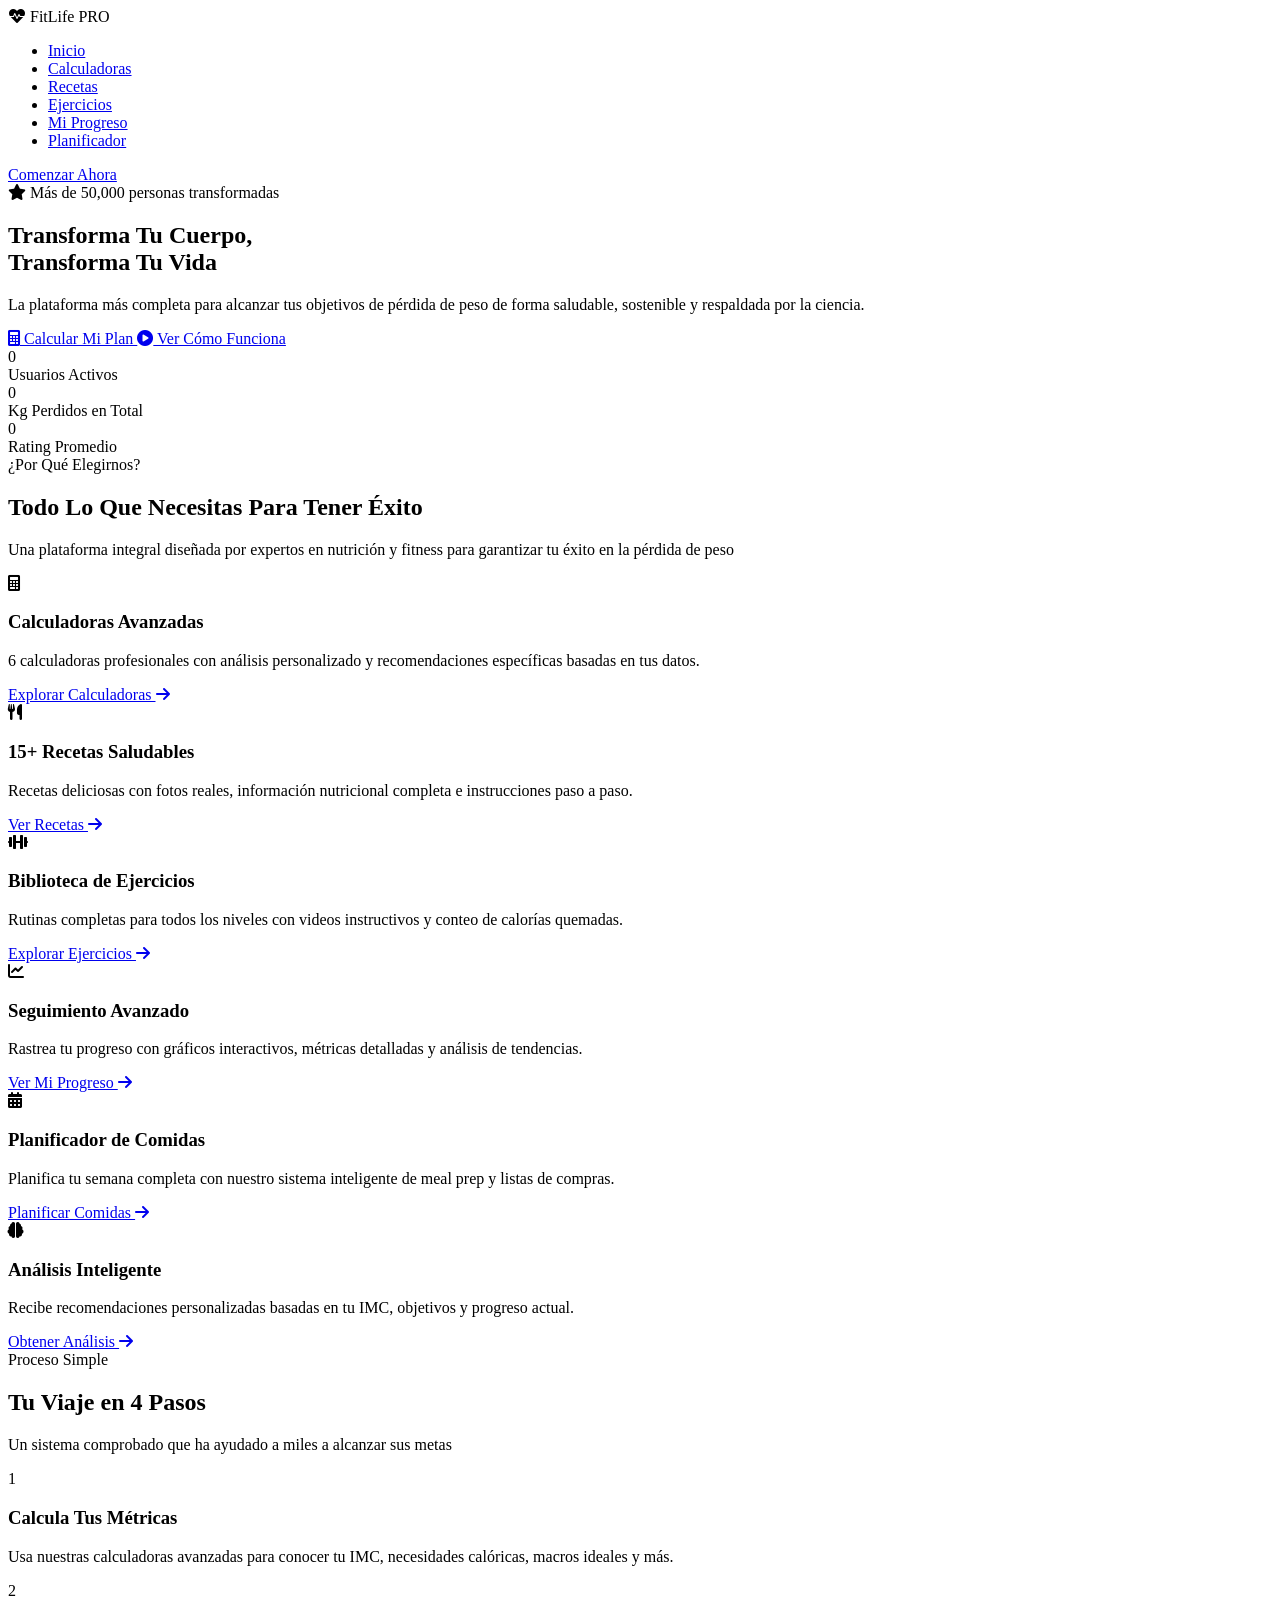
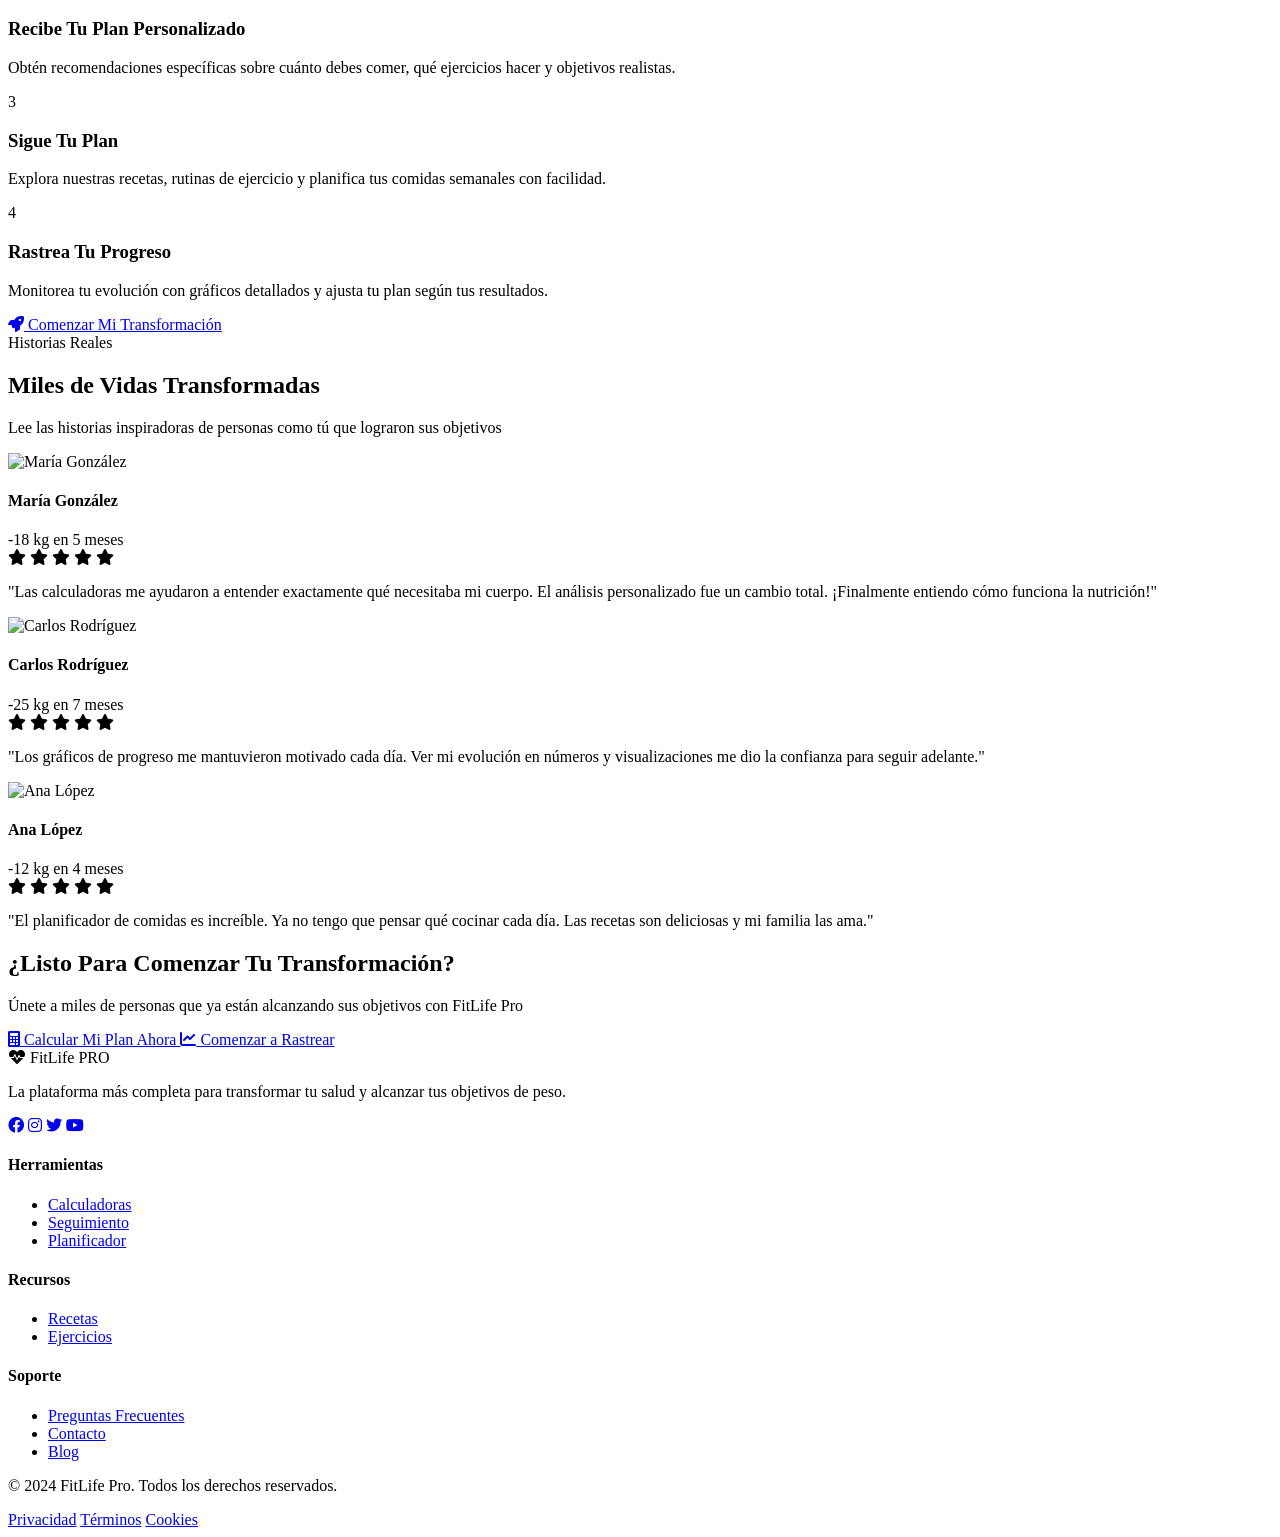
==== index.html @ 5fcda809 "Create professional multi-page weight loss platform foundation Landing Page (index.html): - Professi" ====
<!DOCTYPE html>
<html lang="es">
<head>
    <meta charset="UTF-8">
    <meta name="viewport" content="width=device-width, initial-scale=1.0">
    <title>FitLife Pro - Transforma Tu Vida | Sistema Completo de Pérdida de Peso</title>
    <meta name="description" content="La plataforma más completa para perder peso de forma saludable. Recetas, ejercicios, seguimiento y calculadoras personalizadas.">
    <link rel="stylesheet" href="styles.css">
    <link rel="stylesheet" href="https://cdnjs.cloudflare.com/ajax/libs/font-awesome/6.0.0/css/all.min.css">
</head>
<body>
    <!-- Navigation -->
    <nav class="navbar">
        <div class="nav-container">
            <div class="nav-logo">
                <i class="fas fa-heartbeat"></i>
                <span>FitLife <span class="pro-badge">PRO</span></span>
            </div>
            <ul class="nav-menu">
                <li><a href="index.html" class="active">Inicio</a></li>
                <li><a href="calculators.html">Calculadoras</a></li>
                <li><a href="recipes.html">Recetas</a></li>
                <li><a href="exercises.html">Ejercicios</a></li>
                <li><a href="tracker.html">Mi Progreso</a></li>
                <li><a href="meal-planner.html">Planificador</a></li>
            </ul>
            <div class="nav-cta">
                <a href="tracker.html" class="btn-primary">Comenzar Ahora</a>
            </div>
            <div class="hamburger">
                <span></span>
                <span></span>
                <span></span>
            </div>
        </div>
    </nav>

    <!-- Hero Section -->
    <section class="hero">
        <div class="hero-background"></div>
        <div class="hero-content">
            <div class="hero-badge">
                <i class="fas fa-star"></i>
                <span>Más de 50,000 personas transformadas</span>
            </div>
            <h1 class="hero-title">
                Transforma Tu Cuerpo,<br>
                <span class="gradient-text">Transforma Tu Vida</span>
            </h1>
            <p class="hero-subtitle">
                La plataforma más completa para alcanzar tus objetivos de pérdida de peso de forma saludable,
                sostenible y respaldada por la ciencia.
            </p>
            <div class="hero-cta">
                <a href="calculators.html" class="btn-large btn-primary">
                    <i class="fas fa-calculator"></i>
                    Calcular Mi Plan
                </a>
                <a href="#features" class="btn-large btn-secondary">
                    <i class="fas fa-play-circle"></i>
                    Ver Cómo Funciona
                </a>
            </div>
            <div class="hero-stats">
                <div class="stat-item">
                    <div class="stat-number" data-target="50000">0</div>
                    <div class="stat-label">Usuarios Activos</div>
                </div>
                <div class="stat-item">
                    <div class="stat-number" data-target="2500000">0</div>
                    <div class="stat-label">Kg Perdidos en Total</div>
                </div>
                <div class="stat-item">
                    <div class="stat-number" data-target="4.9">0</div>
                    <div class="stat-label">Rating Promedio</div>
                </div>
            </div>
        </div>
    </section>

    <!-- Features Section -->
    <section id="features" class="features">
        <div class="container">
            <div class="section-header">
                <span class="section-badge">¿Por Qué Elegirnos?</span>
                <h2 class="section-title">Todo Lo Que Necesitas Para Tener Éxito</h2>
                <p class="section-subtitle">
                    Una plataforma integral diseñada por expertos en nutrición y fitness para garantizar
                    tu éxito en la pérdida de peso
                </p>
            </div>

            <div class="features-grid">
                <div class="feature-card">
                    <div class="feature-icon">
                        <i class="fas fa-calculator"></i>
                    </div>
                    <h3>Calculadoras Avanzadas</h3>
                    <p>6 calculadoras profesionales con análisis personalizado y recomendaciones específicas basadas en tus datos.</p>
                    <a href="calculators.html" class="feature-link">
                        Explorar Calculadoras <i class="fas fa-arrow-right"></i>
                    </a>
                </div>

                <div class="feature-card">
                    <div class="feature-icon">
                        <i class="fas fa-utensils"></i>
                    </div>
                    <h3>15+ Recetas Saludables</h3>
                    <p>Recetas deliciosas con fotos reales, información nutricional completa e instrucciones paso a paso.</p>
                    <a href="recipes.html" class="feature-link">
                        Ver Recetas <i class="fas fa-arrow-right"></i>
                    </a>
                </div>

                <div class="feature-card">
                    <div class="feature-icon">
                        <i class="fas fa-dumbbell"></i>
                    </div>
                    <h3>Biblioteca de Ejercicios</h3>
                    <p>Rutinas completas para todos los niveles con videos instructivos y conteo de calorías quemadas.</p>
                    <a href="exercises.html" class="feature-link">
                        Explorar Ejercicios <i class="fas fa-arrow-right"></i>
                    </a>
                </div>

                <div class="feature-card">
                    <div class="feature-icon">
                        <i class="fas fa-chart-line"></i>
                    </div>
                    <h3>Seguimiento Avanzado</h3>
                    <p>Rastrea tu progreso con gráficos interactivos, métricas detalladas y análisis de tendencias.</p>
                    <a href="tracker.html" class="feature-link">
                        Ver Mi Progreso <i class="fas fa-arrow-right"></i>
                    </a>
                </div>

                <div class="feature-card">
                    <div class="feature-icon">
                        <i class="fas fa-calendar-alt"></i>
                    </div>
                    <h3>Planificador de Comidas</h3>
                    <p>Planifica tu semana completa con nuestro sistema inteligente de meal prep y listas de compras.</p>
                    <a href="meal-planner.html" class="feature-link">
                        Planificar Comidas <i class="fas fa-arrow-right"></i>
                    </a>
                </div>

                <div class="feature-card">
                    <div class="feature-icon">
                        <i class="fas fa-brain"></i>
                    </div>
                    <h3>Análisis Inteligente</h3>
                    <p>Recibe recomendaciones personalizadas basadas en tu IMC, objetivos y progreso actual.</p>
                    <a href="calculators.html" class="feature-link">
                        Obtener Análisis <i class="fas fa-arrow-right"></i>
                    </a>
                </div>
            </div>
        </div>
    </section>

    <!-- How It Works -->
    <section class="how-it-works">
        <div class="container">
            <div class="section-header">
                <span class="section-badge">Proceso Simple</span>
                <h2 class="section-title">Tu Viaje en 4 Pasos</h2>
                <p class="section-subtitle">
                    Un sistema comprobado que ha ayudado a miles a alcanzar sus metas
                </p>
            </div>

            <div class="steps">
                <div class="step">
                    <div class="step-number">1</div>
                    <div class="step-content">
                        <h3>Calcula Tus Métricas</h3>
                        <p>Usa nuestras calculadoras avanzadas para conocer tu IMC, necesidades calóricas, macros ideales y más.</p>
                    </div>
                </div>

                <div class="step">
                    <div class="step-number">2</div>
                    <div class="step-content">
                        <h3>Recibe Tu Plan Personalizado</h3>
                        <p>Obtén recomendaciones específicas sobre cuánto debes comer, qué ejercicios hacer y objetivos realistas.</p>
                    </div>
                </div>

                <div class="step">
                    <div class="step-number">3</div>
                    <div class="step-content">
                        <h3>Sigue Tu Plan</h3>
                        <p>Explora nuestras recetas, rutinas de ejercicio y planifica tus comidas semanales con facilidad.</p>
                    </div>
                </div>

                <div class="step">
                    <div class="step-number">4</div>
                    <div class="step-content">
                        <h3>Rastrea Tu Progreso</h3>
                        <p>Monitorea tu evolución con gráficos detallados y ajusta tu plan según tus resultados.</p>
                    </div>
                </div>
            </div>

            <div class="cta-center">
                <a href="calculators.html" class="btn-large btn-primary">
                    <i class="fas fa-rocket"></i>
                    Comenzar Mi Transformación
                </a>
            </div>
        </div>
    </section>

    <!-- Testimonials -->
    <section class="testimonials">
        <div class="container">
            <div class="section-header">
                <span class="section-badge">Historias Reales</span>
                <h2 class="section-title">Miles de Vidas Transformadas</h2>
                <p class="section-subtitle">
                    Lee las historias inspiradoras de personas como tú que lograron sus objetivos
                </p>
            </div>

            <div class="testimonials-grid">
                <div class="testimonial">
                    <div class="testimonial-header">
                        <img src="https://i.pravatar.cc/100?img=5" alt="María González" class="testimonial-avatar">
                        <div class="testimonial-info">
                            <h4>María González</h4>
                            <div class="testimonial-weight">
                                <span class="weight-lost">-18 kg</span>
                                <span class="weight-time">en 5 meses</span>
                            </div>
                        </div>
                        <div class="testimonial-rating">
                            <i class="fas fa-star"></i>
                            <i class="fas fa-star"></i>
                            <i class="fas fa-star"></i>
                            <i class="fas fa-star"></i>
                            <i class="fas fa-star"></i>
                        </div>
                    </div>
                    <p class="testimonial-text">
                        "Las calculadoras me ayudaron a entender exactamente qué necesitaba mi cuerpo.
                        El análisis personalizado fue un cambio total. ¡Finalmente entiendo cómo funciona la nutrición!"
                    </p>
                </div>

                <div class="testimonial">
                    <div class="testimonial-header">
                        <img src="https://i.pravatar.cc/100?img=12" alt="Carlos Rodríguez" class="testimonial-avatar">
                        <div class="testimonial-info">
                            <h4>Carlos Rodríguez</h4>
                            <div class="testimonial-weight">
                                <span class="weight-lost">-25 kg</span>
                                <span class="weight-time">en 7 meses</span>
                            </div>
                        </div>
                        <div class="testimonial-rating">
                            <i class="fas fa-star"></i>
                            <i class="fas fa-star"></i>
                            <i class="fas fa-star"></i>
                            <i class="fas fa-star"></i>
                            <i class="fas fa-star"></i>
                        </div>
                    </div>
                    <p class="testimonial-text">
                        "Los gráficos de progreso me mantuvieron motivado cada día. Ver mi evolución en números
                        y visualizaciones me dio la confianza para seguir adelante."
                    </p>
                </div>

                <div class="testimonial">
                    <div class="testimonial-header">
                        <img src="https://i.pravatar.cc/100?img=20" alt="Ana López" class="testimonial-avatar">
                        <div class="testimonial-info">
                            <h4>Ana López</h4>
                            <div class="testimonial-weight">
                                <span class="weight-lost">-12 kg</span>
                                <span class="weight-time">en 4 meses</span>
                            </div>
                        </div>
                        <div class="testimonial-rating">
                            <i class="fas fa-star"></i>
                            <i class="fas fa-star"></i>
                            <i class="fas fa-star"></i>
                            <i class="fas fa-star"></i>
                            <i class="fas fa-star"></i>
                        </div>
                    </div>
                    <p class="testimonial-text">
                        "El planificador de comidas es increíble. Ya no tengo que pensar qué cocinar cada día.
                        Las recetas son deliciosas y mi familia las ama."
                    </p>
                </div>
            </div>
        </div>
    </section>

    <!-- CTA Section -->
    <section class="cta-section">
        <div class="container">
            <div class="cta-content">
                <h2>¿Listo Para Comenzar Tu Transformación?</h2>
                <p>Únete a miles de personas que ya están alcanzando sus objetivos con FitLife Pro</p>
                <div class="cta-buttons">
                    <a href="calculators.html" class="btn-large btn-primary">
                        <i class="fas fa-calculator"></i>
                        Calcular Mi Plan Ahora
                    </a>
                    <a href="tracker.html" class="btn-large btn-outline">
                        <i class="fas fa-chart-line"></i>
                        Comenzar a Rastrear
                    </a>
                </div>
            </div>
        </div>
    </section>

    <!-- Footer -->
    <footer class="footer">
        <div class="container">
            <div class="footer-grid">
                <div class="footer-col">
                    <div class="footer-logo">
                        <i class="fas fa-heartbeat"></i>
                        <span>FitLife <span class="pro-badge">PRO</span></span>
                    </div>
                    <p>La plataforma más completa para transformar tu salud y alcanzar tus objetivos de peso.</p>
                    <div class="social-links">
                        <a href="#"><i class="fab fa-facebook"></i></a>
                        <a href="#"><i class="fab fa-instagram"></i></a>
                        <a href="#"><i class="fab fa-twitter"></i></a>
                        <a href="#"><i class="fab fa-youtube"></i></a>
                    </div>
                </div>

                <div class="footer-col">
                    <h4>Herramientas</h4>
                    <ul>
                        <li><a href="calculators.html">Calculadoras</a></li>
                        <li><a href="tracker.html">Seguimiento</a></li>
                        <li><a href="meal-planner.html">Planificador</a></li>
                    </ul>
                </div>

                <div class="footer-col">
                    <h4>Recursos</h4>
                    <ul>
                        <li><a href="recipes.html">Recetas</a></li>
                        <li><a href="exercises.html">Ejercicios</a></li>
                    </ul>
                </div>

                <div class="footer-col">
                    <h4>Soporte</h4>
                    <ul>
                        <li><a href="#">Preguntas Frecuentes</a></li>
                        <li><a href="#">Contacto</a></li>
                        <li><a href="#">Blog</a></li>
                    </ul>
                </div>
            </div>

            <div class="footer-bottom">
                <p>&copy; 2024 FitLife Pro. Todos los derechos reservados.</p>
                <div class="footer-links">
                    <a href="#">Privacidad</a>
                    <a href="#">Términos</a>
                    <a href="#">Cookies</a>
                </div>
            </div>
        </div>
    </footer>

    <script src="main.js"></script>
</body>
</html>
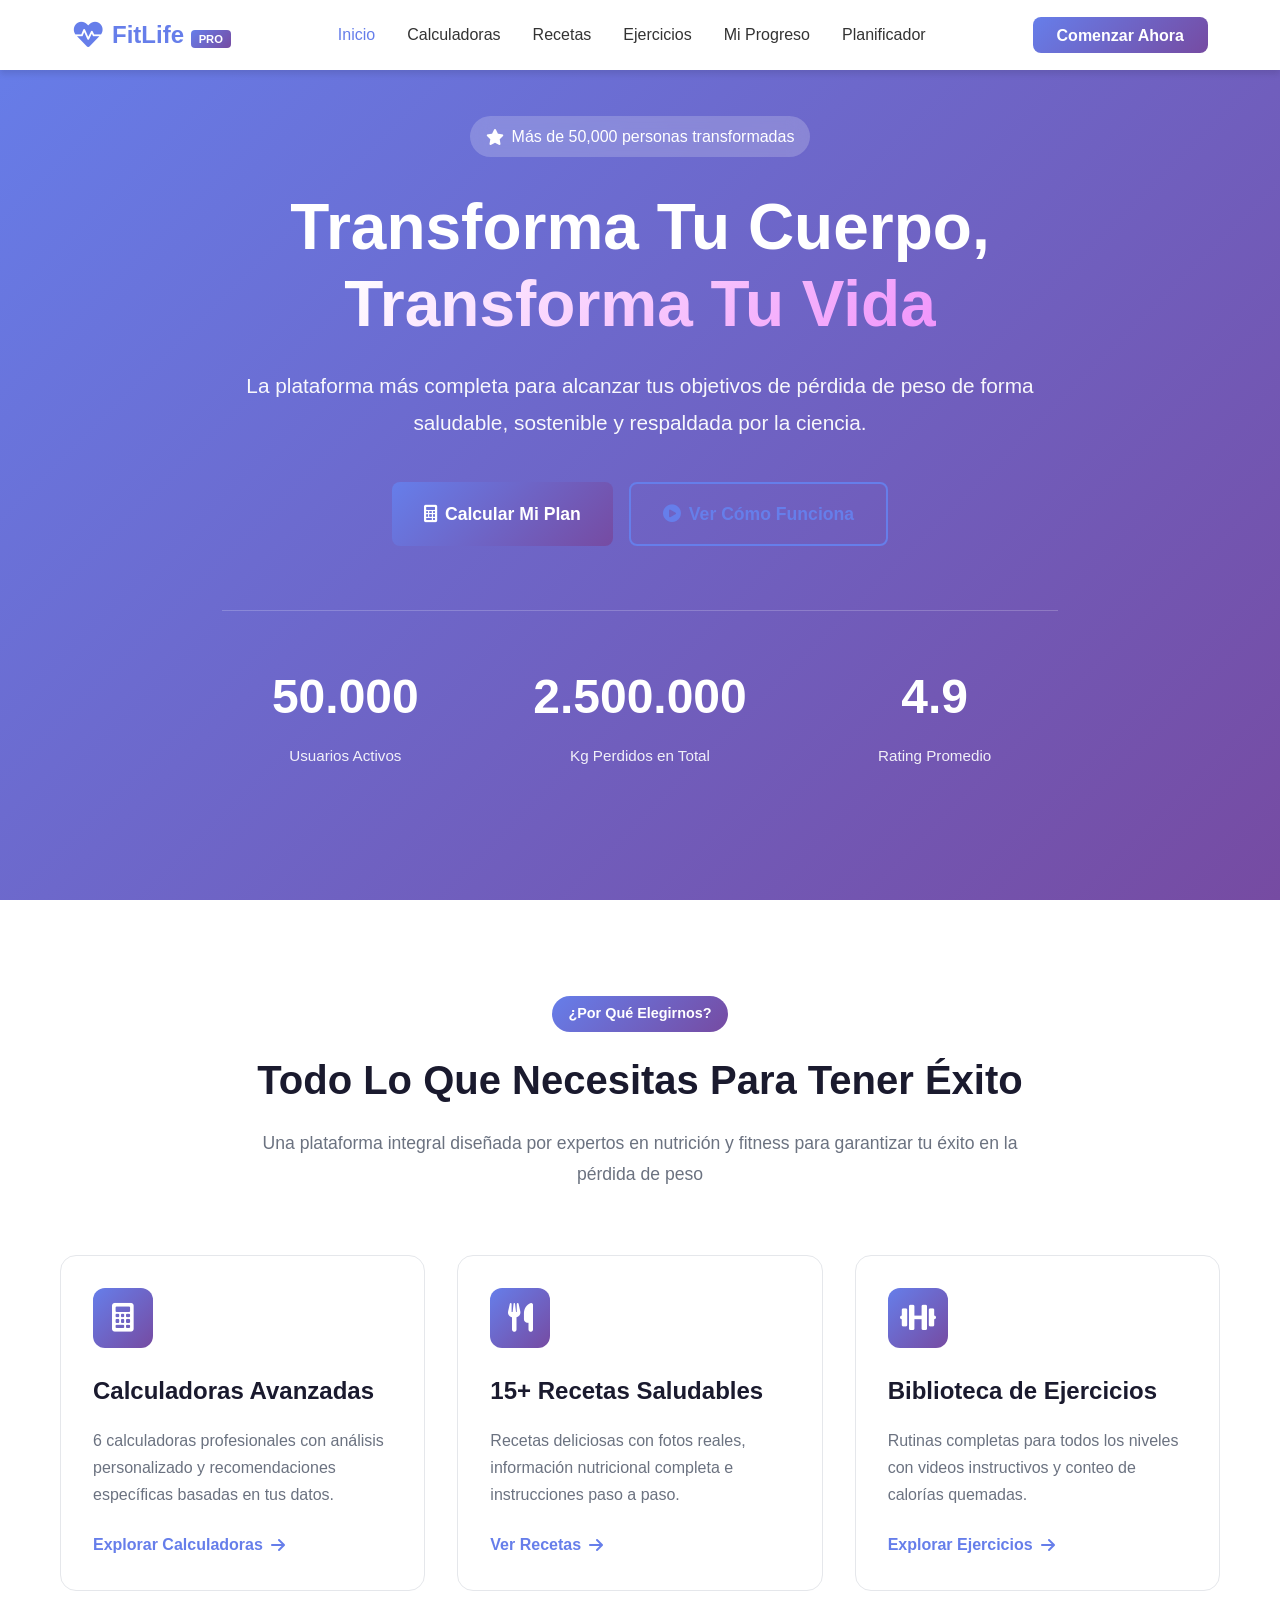
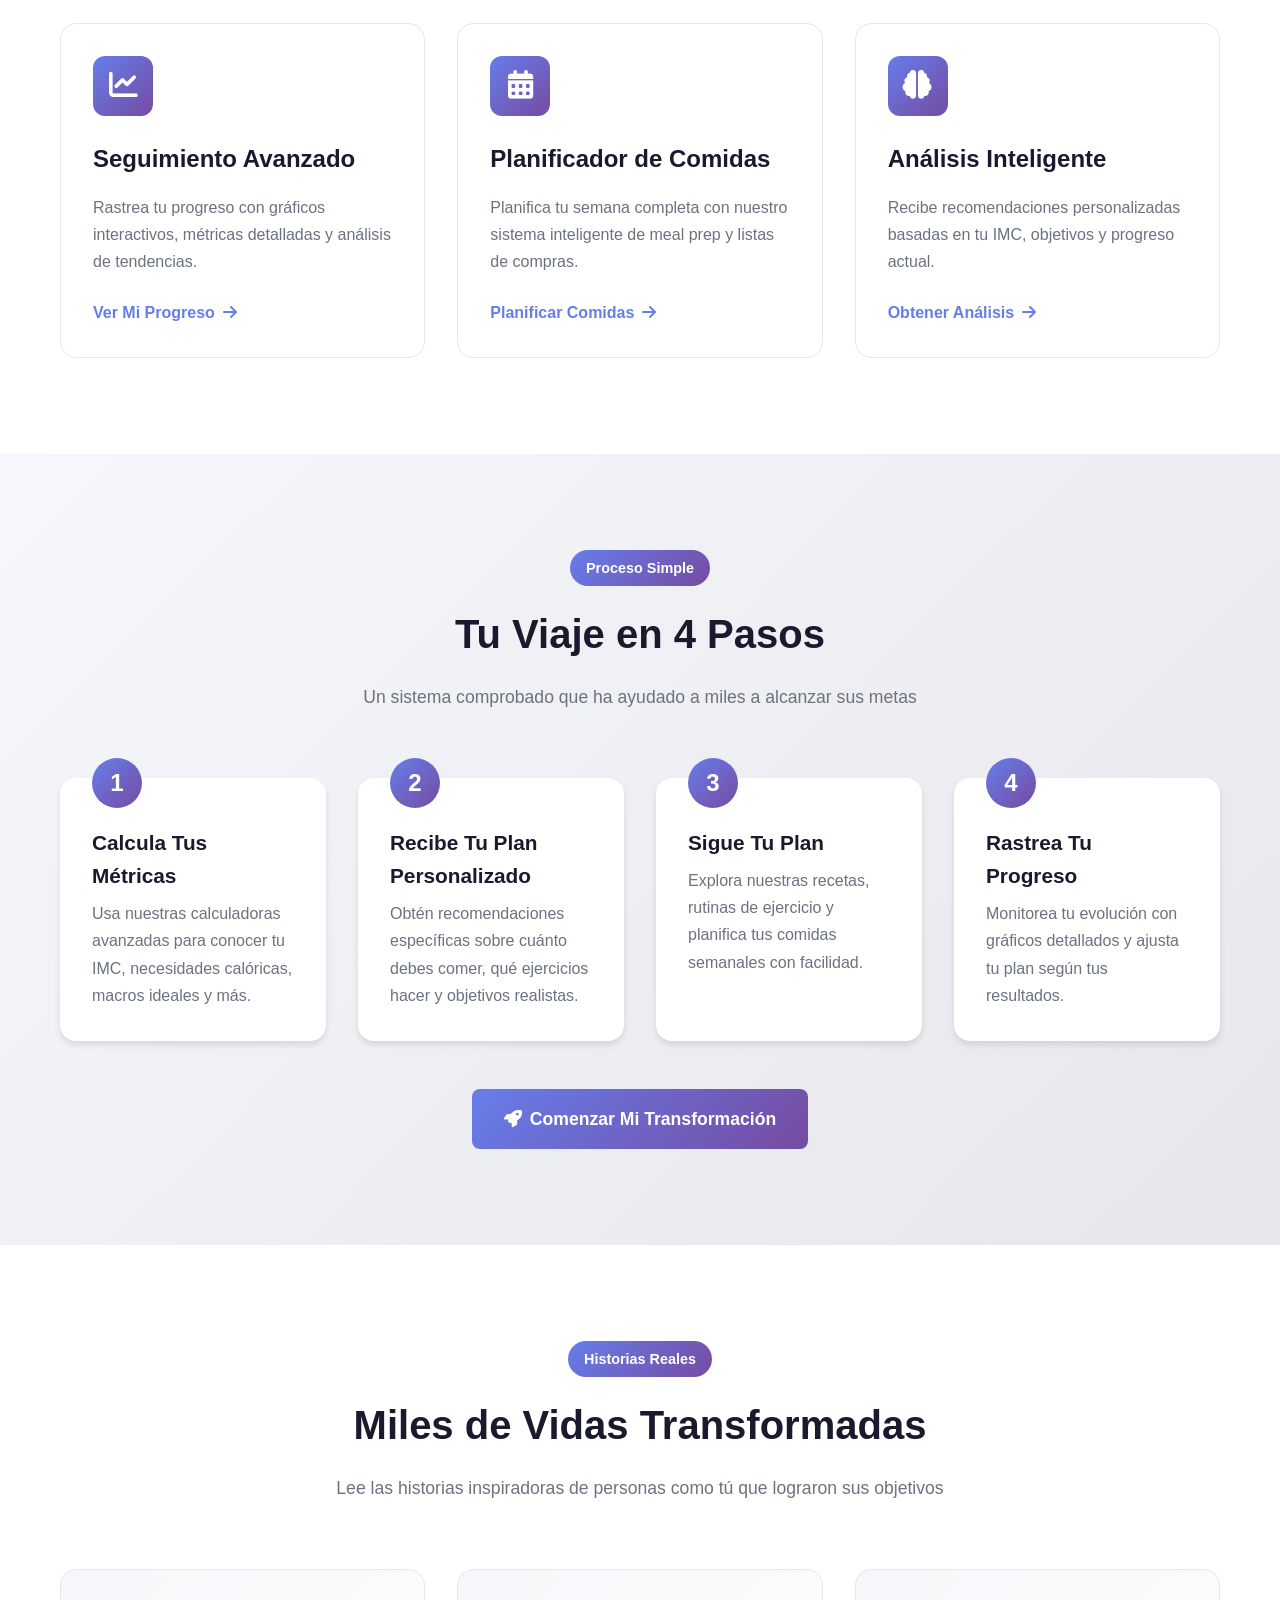
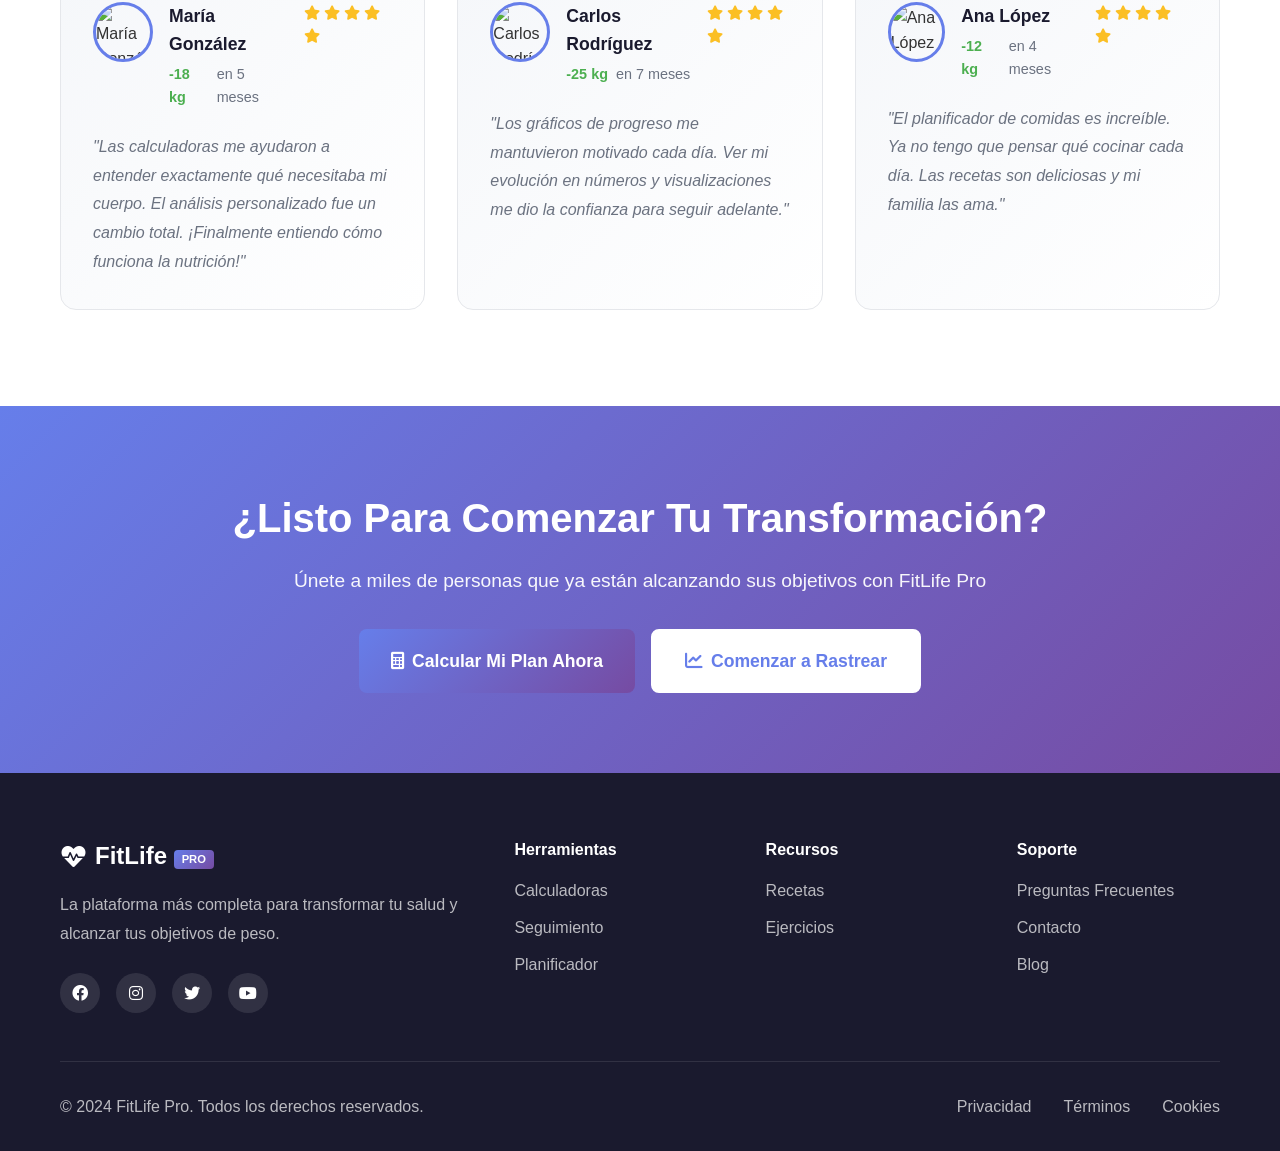
==== commit 65c05f46: "Fix CSS and JS loading issues - embed all assets - Embedded complete CSS from styles.css into calcul" ====
--- a/index.html
+++ b/index.html
@@ -5,8 +5,584 @@
     <meta name="viewport" content="width=device-width, initial-scale=1.0">
     <title>FitLife Pro - Transforma Tu Vida | Sistema Completo de Pérdida de Peso</title>
     <meta name="description" content="La plataforma más completa para perder peso de forma saludable. Recetas, ejercicios, seguimiento y calculadoras personalizadas.">
-    <link rel="stylesheet" href="styles.css">
     <link rel="stylesheet" href="https://cdnjs.cloudflare.com/ajax/libs/font-awesome/6.0.0/css/all.min.css">
+    <style>
+        * {
+            margin: 0;
+            padding: 0;
+            box-sizing: border-box;
+        }
+
+        :root {
+            --primary: #667eea;
+            --secondary: #764ba2;
+            --accent: #f093fb;
+            --success: #4caf50;
+            --warning: #ff9800;
+            --danger: #f5576c;
+            --dark: #1a1a2e;
+            --light: #f5f7fa;
+            --text: #333;
+            --text-light: #6b7280;
+            --border: #e5e7eb;
+        }
+
+        html {
+            scroll-behavior: smooth;
+            font-size: 16px;
+        }
+
+        body {
+            font-family: -apple-system, BlinkMacSystemFont, 'Segoe UI', Roboto, sans-serif;
+            line-height: 1.6;
+            color: var(--text);
+            background: var(--light);
+        }
+
+        .container {
+            max-width: 1200px;
+            margin: 0 auto;
+            padding: 0 20px;
+        }
+
+        /* Navigation */
+        .navbar {
+            position: fixed;
+            top: 0;
+            left: 0;
+            right: 0;
+            background: white;
+            box-shadow: 0 4px 6px rgba(0, 0, 0, 0.1);
+            z-index: 1000;
+        }
+
+        .nav-container {
+            max-width: 1200px;
+            margin: 0 auto;
+            padding: 1rem 2rem;
+            display: flex;
+            justify-content: space-between;
+            align-items: center;
+        }
+
+        .nav-logo {
+            display: flex;
+            align-items: center;
+            gap: 0.5rem;
+            font-size: 1.5rem;
+            font-weight: 700;
+            color: var(--primary);
+        }
+
+        .nav-logo i {
+            font-size: 1.8rem;
+        }
+
+        .pro-badge {
+            background: linear-gradient(135deg, var(--primary), var(--secondary));
+            color: white;
+            padding: 0.2rem 0.5rem;
+            border-radius: 4px;
+            font-size: 0.7rem;
+            font-weight: 700;
+        }
+
+        .nav-menu {
+            display: flex;
+            list-style: none;
+            gap: 2rem;
+        }
+
+        .nav-menu a {
+            color: var(--text);
+            text-decoration: none;
+            font-weight: 500;
+            transition: color 0.3s;
+        }
+
+        .nav-menu a:hover,
+        .nav-menu a.active {
+            color: var(--primary);
+        }
+
+        .btn-primary {
+            padding: 0.6rem 1.5rem;
+            background: linear-gradient(135deg, var(--primary), var(--secondary));
+            color: white;
+            border-radius: 8px;
+            text-decoration: none;
+            font-weight: 600;
+            transition: transform 0.3s;
+        }
+
+        .btn-primary:hover {
+            transform: translateY(-2px);
+        }
+
+        .btn-large {
+            padding: 1rem 2rem;
+            font-size: 1.1rem;
+            display: inline-flex;
+            align-items: center;
+            gap: 0.5rem;
+        }
+
+        .btn-secondary {
+            background: transparent;
+            color: var(--primary);
+            border: 2px solid var(--primary);
+        }
+
+        .btn-secondary:hover {
+            background: var(--primary);
+            color: white;
+        }
+
+        /* Hero */
+        .hero {
+            min-height: 100vh;
+            display: flex;
+            align-items: center;
+            background: linear-gradient(135deg, var(--primary) 0%, var(--secondary) 100%);
+            padding-top: 80px;
+            position: relative;
+            overflow: hidden;
+        }
+
+        .hero-content {
+            position: relative;
+            z-index: 1;
+            text-align: center;
+            color: white;
+            max-width: 900px;
+            margin: 0 auto;
+            padding: 2rem;
+        }
+
+        .hero-badge {
+            display: inline-flex;
+            align-items: center;
+            gap: 0.5rem;
+            background: rgba(255, 255, 255, 0.2);
+            backdrop-filter: blur(10px);
+            padding: 0.5rem 1rem;
+            border-radius: 50px;
+            margin-bottom: 2rem;
+        }
+
+        .hero-title {
+            font-size: 4rem;
+            font-weight: 800;
+            margin-bottom: 1.5rem;
+            line-height: 1.2;
+        }
+
+        .gradient-text {
+            background: linear-gradient(135deg, #fff 0%, #f093fb 100%);
+            -webkit-background-clip: text;
+            -webkit-text-fill-color: transparent;
+            background-clip: text;
+        }
+
+        .hero-subtitle {
+            font-size: 1.3rem;
+            margin-bottom: 2.5rem;
+            opacity: 0.95;
+            line-height: 1.8;
+        }
+
+        .hero-cta {
+            display: flex;
+            gap: 1rem;
+            justify-content: center;
+            flex-wrap: wrap;
+        }
+
+        .hero-stats {
+            display: grid;
+            grid-template-columns: repeat(3, 1fr);
+            gap: 3rem;
+            margin-top: 4rem;
+            padding-top: 3rem;
+            border-top: 1px solid rgba(255, 255, 255, 0.2);
+        }
+
+        .stat-item {
+            text-align: center;
+        }
+
+        .stat-number {
+            font-size: 3rem;
+            font-weight: 800;
+            margin-bottom: 0.5rem;
+        }
+
+        .stat-label {
+            font-size: 0.95rem;
+            opacity: 0.9;
+        }
+
+        /* Sections */
+        section {
+            padding: 6rem 0;
+        }
+
+        .section-header {
+            text-align: center;
+            max-width: 800px;
+            margin: 0 auto 4rem;
+        }
+
+        .section-badge {
+            display: inline-block;
+            background: linear-gradient(135deg, var(--primary), var(--secondary));
+            color: white;
+            padding: 0.4rem 1rem;
+            border-radius: 50px;
+            font-size: 0.9rem;
+            font-weight: 600;
+            margin-bottom: 1rem;
+        }
+
+        .section-title {
+            font-size: 2.5rem;
+            font-weight: 700;
+            color: var(--dark);
+            margin-bottom: 1rem;
+        }
+
+        .section-subtitle {
+            font-size: 1.1rem;
+            color: var(--text-light);
+            line-height: 1.8;
+        }
+
+        /* Features */
+        .features {
+            background: white;
+        }
+
+        .features-grid {
+            display: grid;
+            grid-template-columns: repeat(auto-fit, minmax(350px, 1fr));
+            gap: 2rem;
+        }
+
+        .feature-card {
+            background: white;
+            border: 1px solid var(--border);
+            border-radius: 16px;
+            padding: 2rem;
+            transition: all 0.3s;
+        }
+
+        .feature-card:hover {
+            transform: translateY(-8px);
+            box-shadow: 0 10px 30px rgba(0, 0, 0, 0.15);
+        }
+
+        .feature-icon {
+            width: 60px;
+            height: 60px;
+            border-radius: 12px;
+            background: linear-gradient(135deg, var(--primary), var(--secondary));
+            display: flex;
+            align-items: center;
+            justify-content: center;
+            margin-bottom: 1.5rem;
+            font-size: 1.8rem;
+            color: white;
+        }
+
+        .feature-card h3 {
+            font-size: 1.5rem;
+            margin-bottom: 1rem;
+            color: var(--dark);
+        }
+
+        .feature-card p {
+            color: var(--text-light);
+            margin-bottom: 1.5rem;
+            line-height: 1.7;
+        }
+
+        .feature-link {
+            color: var(--primary);
+            text-decoration: none;
+            font-weight: 600;
+            display: inline-flex;
+            align-items: center;
+            gap: 0.5rem;
+        }
+
+        /* Steps */
+        .how-it-works {
+            background: linear-gradient(135deg, #f5f7fa 0%, #e5e7eb 100%);
+        }
+
+        .steps {
+            display: grid;
+            grid-template-columns: repeat(auto-fit, minmax(250px, 1fr));
+            gap: 2rem;
+            margin-bottom: 3rem;
+        }
+
+        .step {
+            background: white;
+            border-radius: 16px;
+            padding: 2rem;
+            position: relative;
+            box-shadow: 0 4px 6px rgba(0, 0, 0, 0.1);
+        }
+
+        .step-number {
+            position: absolute;
+            top: -20px;
+            left: 2rem;
+            width: 50px;
+            height: 50px;
+            border-radius: 50%;
+            background: linear-gradient(135deg, var(--primary), var(--secondary));
+            color: white;
+            display: flex;
+            align-items: center;
+            justify-content: center;
+            font-size: 1.5rem;
+            font-weight: 700;
+        }
+
+        .step-content h3 {
+            font-size: 1.3rem;
+            margin-bottom: 0.5rem;
+            margin-top: 1rem;
+            color: var(--dark);
+        }
+
+        .step-content p {
+            color: var(--text-light);
+            line-height: 1.7;
+        }
+
+        .cta-center {
+            text-align: center;
+            margin-top: 3rem;
+        }
+
+        /* Testimonials */
+        .testimonials {
+            background: white;
+        }
+
+        .testimonials-grid {
+            display: grid;
+            grid-template-columns: repeat(auto-fit, minmax(350px, 1fr));
+            gap: 2rem;
+        }
+
+        .testimonial {
+            background: linear-gradient(135deg, #f5f7fa 0%, #ffffff 100%);
+            border-radius: 16px;
+            padding: 2rem;
+            border: 1px solid var(--border);
+        }
+
+        .testimonial-header {
+            display: flex;
+            align-items: flex-start;
+            gap: 1rem;
+            margin-bottom: 1.5rem;
+        }
+
+        .testimonial-avatar {
+            width: 60px;
+            height: 60px;
+            border-radius: 50%;
+            border: 3px solid var(--primary);
+        }
+
+        .testimonial-info h4 {
+            font-size: 1.1rem;
+            margin-bottom: 0.3rem;
+            color: var(--dark);
+        }
+
+        .testimonial-weight {
+            display: flex;
+            gap: 0.5rem;
+            font-size: 0.9rem;
+        }
+
+        .weight-lost {
+            color: var(--success);
+            font-weight: 700;
+        }
+
+        .weight-time {
+            color: var(--text-light);
+        }
+
+        .testimonial-rating {
+            color: #fbbf24;
+            font-size: 0.9rem;
+        }
+
+        .testimonial-text {
+            color: var(--text-light);
+            line-height: 1.8;
+            font-style: italic;
+        }
+
+        /* CTA Section */
+        .cta-section {
+            background: linear-gradient(135deg, var(--primary) 0%, var(--secondary) 100%);
+            color: white;
+            text-align: center;
+            padding: 5rem 2rem;
+        }
+
+        .cta-content h2 {
+            font-size: 2.5rem;
+            margin-bottom: 1rem;
+        }
+
+        .cta-content p {
+            font-size: 1.2rem;
+            margin-bottom: 2rem;
+            opacity: 0.95;
+        }
+
+        .cta-buttons {
+            display: flex;
+            gap: 1rem;
+            justify-content: center;
+            flex-wrap: wrap;
+        }
+
+        .btn-outline {
+            background: white;
+            color: var(--primary);
+            border: 2px solid white;
+        }
+
+        /* Footer */
+        .footer {
+            background: var(--dark);
+            color: white;
+            padding: 4rem 0 2rem;
+        }
+
+        .footer-grid {
+            display: grid;
+            grid-template-columns: 2fr 1fr 1fr 1fr;
+            gap: 3rem;
+            margin-bottom: 3rem;
+        }
+
+        .footer-logo {
+            display: flex;
+            align-items: center;
+            gap: 0.5rem;
+            font-size: 1.5rem;
+            font-weight: 700;
+            margin-bottom: 1rem;
+        }
+
+        .footer-col p {
+            color: rgba(255, 255, 255, 0.7);
+            line-height: 1.8;
+            margin-bottom: 1.5rem;
+        }
+
+        .social-links {
+            display: flex;
+            gap: 1rem;
+        }
+
+        .social-links a {
+            width: 40px;
+            height: 40px;
+            border-radius: 50%;
+            background: rgba(255, 255, 255, 0.1);
+            display: flex;
+            align-items: center;
+            justify-content: center;
+            color: white;
+            text-decoration: none;
+            transition: all 0.3s;
+        }
+
+        .social-links a:hover {
+            background: var(--primary);
+            transform: translateY(-3px);
+        }
+
+        .footer-col h4 {
+            margin-bottom: 1rem;
+        }
+
+        .footer-col ul {
+            list-style: none;
+        }
+
+        .footer-col ul li {
+            margin-bottom: 0.7rem;
+        }
+
+        .footer-col ul a {
+            color: rgba(255, 255, 255, 0.7);
+            text-decoration: none;
+        }
+
+        .footer-col ul a:hover {
+            color: white;
+        }
+
+        .footer-bottom {
+            padding-top: 2rem;
+            border-top: 1px solid rgba(255, 255, 255, 0.1);
+            display: flex;
+            justify-content: space-between;
+            align-items: center;
+            flex-wrap: wrap;
+        }
+
+        .footer-bottom p {
+            color: rgba(255, 255, 255, 0.7);
+        }
+
+        .footer-links {
+            display: flex;
+            gap: 2rem;
+        }
+
+        .footer-links a {
+            color: rgba(255, 255, 255, 0.7);
+            text-decoration: none;
+        }
+
+        @media (max-width: 968px) {
+            .nav-menu {
+                display: none;
+            }
+
+            .hero-title {
+                font-size: 2.5rem;
+            }
+
+            .hero-stats {
+                grid-template-columns: 1fr;
+                gap: 2rem;
+            }
+
+            .features-grid {
+                grid-template-columns: 1fr;
+            }
+
+            .footer-grid {
+                grid-template-columns: 1fr;
+            }
+        }
+    </style>
 </head>
 <body>
     <!-- Navigation -->
@@ -27,17 +603,11 @@
             <div class="nav-cta">
                 <a href="tracker.html" class="btn-primary">Comenzar Ahora</a>
             </div>
-            <div class="hamburger">
-                <span></span>
-                <span></span>
-                <span></span>
-            </div>
         </div>
     </nav>
 
     <!-- Hero Section -->
     <section class="hero">
-        <div class="hero-background"></div>
         <div class="hero-content">
             <div class="hero-badge">
                 <i class="fas fa-star"></i>
@@ -56,22 +626,22 @@
                     <i class="fas fa-calculator"></i>
                     Calcular Mi Plan
                 </a>
-                <a href="#features" class="btn-large btn-secondary">
+                <a href="#features" class="btn-large btn-primary btn-secondary">
                     <i class="fas fa-play-circle"></i>
                     Ver Cómo Funciona
                 </a>
             </div>
             <div class="hero-stats">
                 <div class="stat-item">
-                    <div class="stat-number" data-target="50000">0</div>
+                    <div class="stat-number" id="stat1">50,000</div>
                     <div class="stat-label">Usuarios Activos</div>
                 </div>
                 <div class="stat-item">
-                    <div class="stat-number" data-target="2500000">0</div>
+                    <div class="stat-number" id="stat2">2,500,000</div>
                     <div class="stat-label">Kg Perdidos en Total</div>
                 </div>
                 <div class="stat-item">
-                    <div class="stat-number" data-target="4.9">0</div>
+                    <div class="stat-number" id="stat3">4.9</div>
                     <div class="stat-label">Rating Promedio</div>
                 </div>
             </div>
@@ -312,7 +882,7 @@
                         <i class="fas fa-calculator"></i>
                         Calcular Mi Plan Ahora
                     </a>
-                    <a href="tracker.html" class="btn-large btn-outline">
+                    <a href="tracker.html" class="btn-large btn-primary btn-outline">
                         <i class="fas fa-chart-line"></i>
                         Comenzar a Rastrear
                     </a>
@@ -377,6 +947,18 @@
         </div>
     </footer>
 
-    <script src="main.js"></script>
+    <script>
+        // Formato de números para las estadísticas
+        function formatNumber(num) {
+            return num.toLocaleString('es-ES');
+        }
+
+        // Mostrar estadísticas inmediatamente
+        document.getElementById('stat1').textContent = formatNumber(50000);
+        document.getElementById('stat2').textContent = formatNumber(2500000);
+        document.getElementById('stat3').textContent = '4.9';
+
+        console.log('✅ FitLife Pro cargado correctamente');
+    </script>
 </body>
 </html>
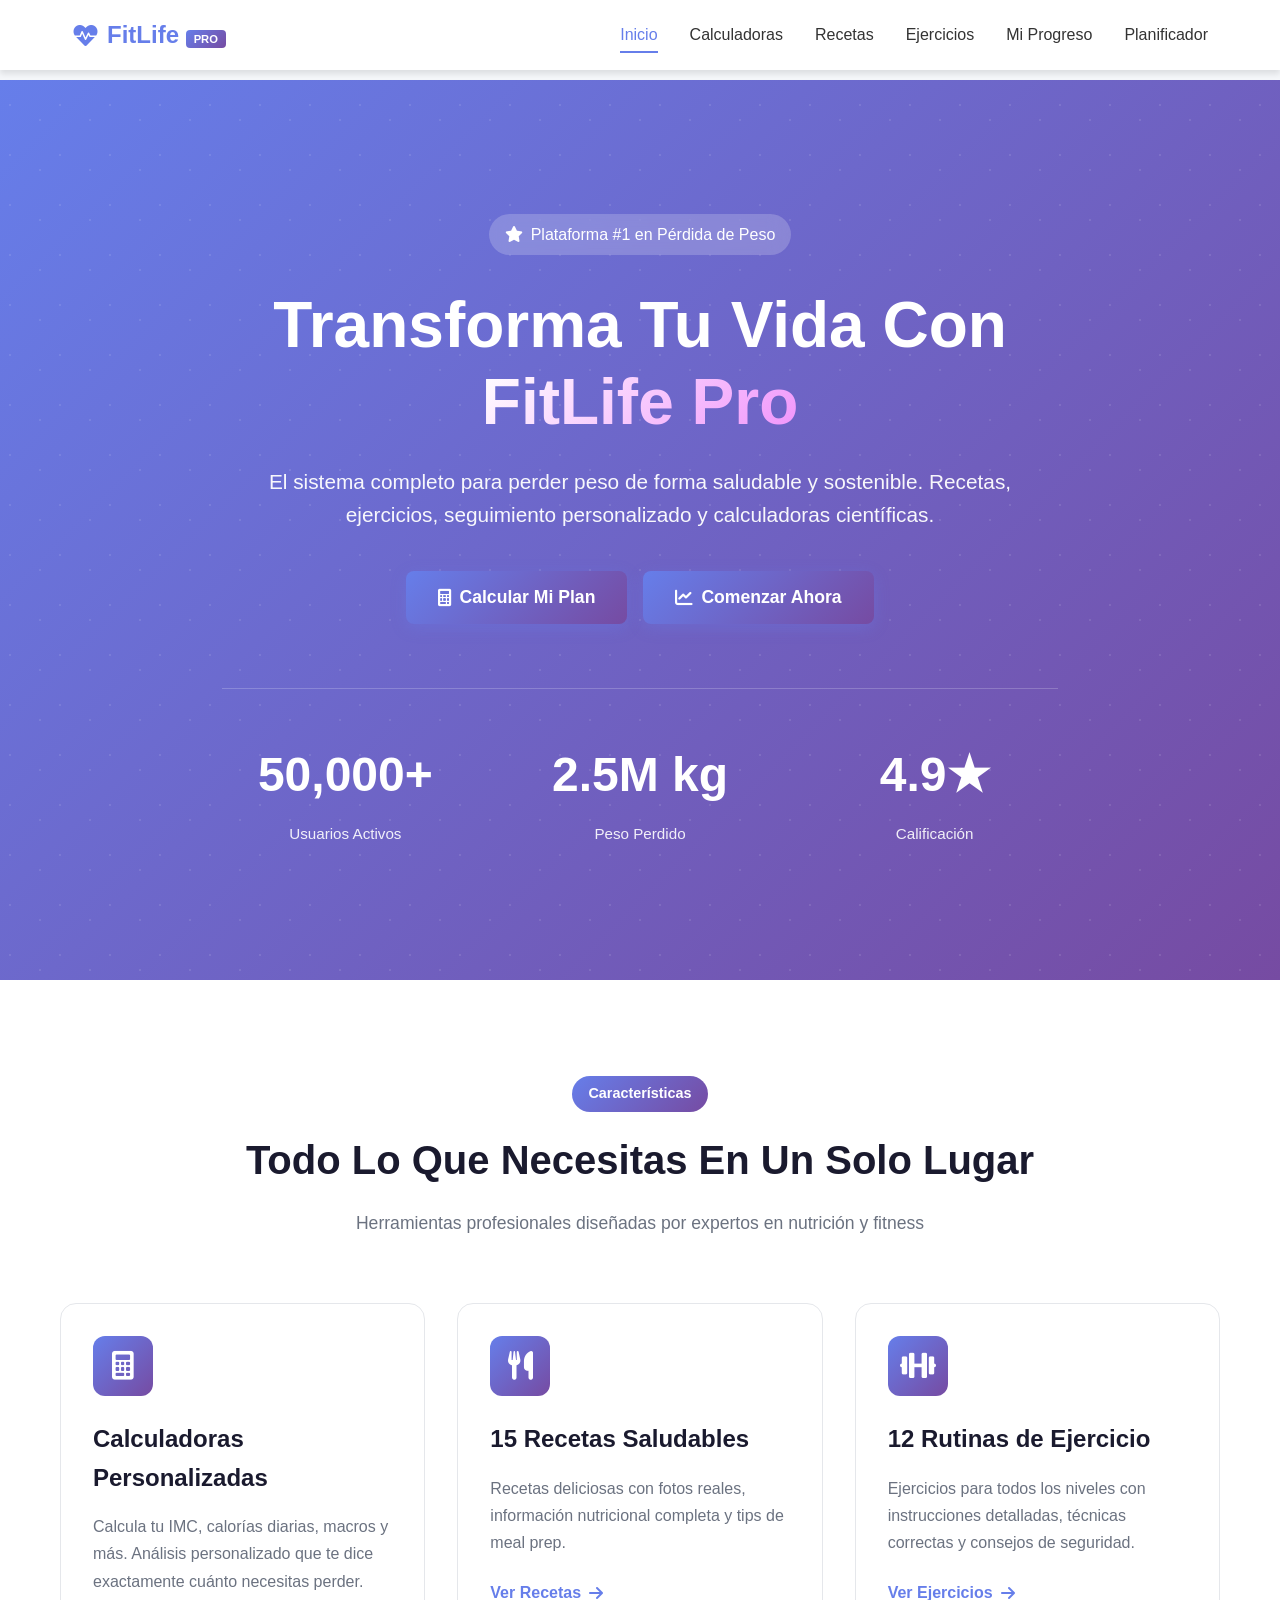
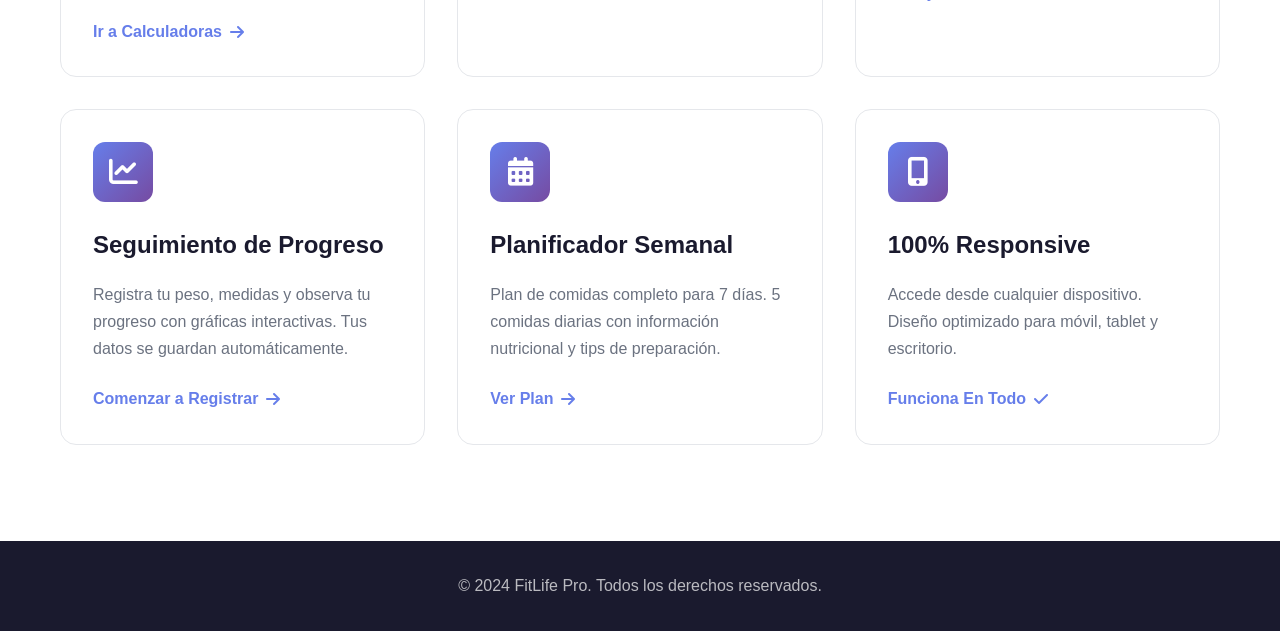
==== commit 87c93e06: "Create single-page app structure with tab navigation" ====
--- a/index.html
+++ b/index.html
@@ -3,8 +3,7 @@
 <head>
     <meta charset="UTF-8">
     <meta name="viewport" content="width=device-width, initial-scale=1.0">
-    <title>FitLife Pro - Transforma Tu Vida | Sistema Completo de Pérdida de Peso</title>
-    <meta name="description" content="La plataforma más completa para perder peso de forma saludable. Recetas, ejercicios, seguimiento y calculadoras personalizadas.">
+    <title>FitLife Pro - Plataforma Completa de Pérdida de Peso</title>
     <link rel="stylesheet" href="https://cdnjs.cloudflare.com/ajax/libs/font-awesome/6.0.0/css/all.min.css">
     <style>
         * {
@@ -25,11 +24,12 @@
             --text: #333;
             --text-light: #6b7280;
             --border: #e5e7eb;
+            --shadow: 0 4px 6px rgba(0, 0, 0, 0.1);
+            --shadow-lg: 0 10px 30px rgba(0, 0, 0, 0.15);
         }
 
         html {
             scroll-behavior: smooth;
-            font-size: 16px;
         }
 
         body {
@@ -52,7 +52,7 @@
             left: 0;
             right: 0;
             background: white;
-            box-shadow: 0 4px 6px rgba(0, 0, 0, 0.1);
+            box-shadow: var(--shadow);
             z-index: 1000;
         }
 
@@ -72,10 +72,7 @@
             font-size: 1.5rem;
             font-weight: 700;
             color: var(--primary);
-        }
-
-        .nav-logo i {
-            font-size: 1.8rem;
+            cursor: pointer;
         }
 
         .pro-badge {
@@ -93,67 +90,106 @@
             gap: 2rem;
         }
 
-        .nav-menu a {
+        .nav-menu li {
+            cursor: pointer;
             color: var(--text);
-            text-decoration: none;
             font-weight: 500;
             transition: color 0.3s;
-        }
-
-        .nav-menu a:hover,
-        .nav-menu a.active {
+            position: relative;
+        }
+
+        .nav-menu li:after {
+            content: '';
+            position: absolute;
+            bottom: -5px;
+            left: 0;
+            width: 0;
+            height: 2px;
+            background: var(--primary);
+            transition: width 0.3s;
+        }
+
+        .nav-menu li:hover,
+        .nav-menu li.active {
             color: var(--primary);
         }
 
+        .nav-menu li:hover:after,
+        .nav-menu li.active:after {
+            width: 100%;
+        }
+
+        /* Page Sections */
+        .page-section {
+            display: none;
+            min-height: 100vh;
+            padding-top: 80px;
+        }
+
+        .page-section.active {
+            display: block;
+        }
+
+        /* Buttons */
+        .btn-primary,
+        .btn-secondary {
+            display: inline-flex;
+            align-items: center;
+            gap: 0.5rem;
+            padding: 0.75rem 1.5rem;
+            border-radius: 8px;
+            font-weight: 600;
+            text-decoration: none;
+            transition: all 0.3s;
+            cursor: pointer;
+            border: none;
+            font-size: 1rem;
+        }
+
         .btn-primary {
-            padding: 0.6rem 1.5rem;
             background: linear-gradient(135deg, var(--primary), var(--secondary));
             color: white;
-            border-radius: 8px;
-            text-decoration: none;
-            font-weight: 600;
-            transition: transform 0.3s;
+            box-shadow: 0 4px 15px rgba(102, 126, 234, 0.3);
         }
 
         .btn-primary:hover {
             transform: translateY(-2px);
+            box-shadow: 0 6px 20px rgba(102, 126, 234, 0.4);
         }
 
         .btn-large {
             padding: 1rem 2rem;
             font-size: 1.1rem;
-            display: inline-flex;
-            align-items: center;
-            gap: 0.5rem;
-        }
-
-        .btn-secondary {
-            background: transparent;
-            color: var(--primary);
-            border: 2px solid var(--primary);
-        }
-
-        .btn-secondary:hover {
-            background: var(--primary);
-            color: white;
-        }
-
-        /* Hero */
+        }
+
+        /* Hero Section */
         .hero {
             min-height: 100vh;
             display: flex;
             align-items: center;
             background: linear-gradient(135deg, var(--primary) 0%, var(--secondary) 100%);
-            padding-top: 80px;
+            color: white;
             position: relative;
             overflow: hidden;
+        }
+
+        .hero-background {
+            position: absolute;
+            top: 0;
+            left: 0;
+            right: 0;
+            bottom: 0;
+            opacity: 0.1;
+            background-image:
+                radial-gradient(circle at 20% 50%, white 1px, transparent 1px),
+                radial-gradient(circle at 80% 80%, white 1px, transparent 1px);
+            background-size: 50px 50px;
         }
 
         .hero-content {
             position: relative;
             z-index: 1;
             text-align: center;
-            color: white;
             max-width: 900px;
             margin: 0 auto;
             padding: 2rem;
@@ -168,6 +204,7 @@
             padding: 0.5rem 1rem;
             border-radius: 50px;
             margin-bottom: 2rem;
+            animation: fadeInDown 0.8s ease;
         }
 
         .hero-title {
@@ -175,6 +212,7 @@
             font-weight: 800;
             margin-bottom: 1.5rem;
             line-height: 1.2;
+            animation: fadeInUp 0.8s ease 0.2s backwards;
         }
 
         .gradient-text {
@@ -188,7 +226,7 @@
             font-size: 1.3rem;
             margin-bottom: 2.5rem;
             opacity: 0.95;
-            line-height: 1.8;
+            animation: fadeInUp 0.8s ease 0.4s backwards;
         }
 
         .hero-cta {
@@ -196,6 +234,7 @@
             gap: 1rem;
             justify-content: center;
             flex-wrap: wrap;
+            animation: fadeInUp 0.8s ease 0.6s backwards;
         }
 
         .hero-stats {
@@ -205,6 +244,7 @@
             margin-top: 4rem;
             padding-top: 3rem;
             border-top: 1px solid rgba(255, 255, 255, 0.2);
+            animation: fadeInUp 0.8s ease 0.8s backwards;
         }
 
         .stat-item {
@@ -222,8 +262,9 @@
             opacity: 0.9;
         }
 
-        /* Sections */
-        section {
+        /* Features Section */
+        .features {
+            background: white;
             padding: 6rem 0;
         }
 
@@ -257,11 +298,6 @@
             line-height: 1.8;
         }
 
-        /* Features */
-        .features {
-            background: white;
-        }
-
         .features-grid {
             display: grid;
             grid-template-columns: repeat(auto-fit, minmax(350px, 1fr));
@@ -274,11 +310,29 @@
             border-radius: 16px;
             padding: 2rem;
             transition: all 0.3s;
+            position: relative;
+            overflow: hidden;
+        }
+
+        .feature-card:before {
+            content: '';
+            position: absolute;
+            top: 0;
+            left: 0;
+            width: 100%;
+            height: 4px;
+            background: linear-gradient(90deg, var(--primary), var(--secondary));
+            transform: scaleX(0);
+            transition: transform 0.3s;
         }
 
         .feature-card:hover {
             transform: translateY(-8px);
-            box-shadow: 0 10px 30px rgba(0, 0, 0, 0.15);
+            box-shadow: var(--shadow-lg);
+        }
+
+        .feature-card:hover:before {
+            transform: scaleX(1);
         }
 
         .feature-icon {
@@ -313,274 +367,66 @@
             display: inline-flex;
             align-items: center;
             gap: 0.5rem;
-        }
-
-        /* Steps */
-        .how-it-works {
-            background: linear-gradient(135deg, #f5f7fa 0%, #e5e7eb 100%);
-        }
-
-        .steps {
-            display: grid;
-            grid-template-columns: repeat(auto-fit, minmax(250px, 1fr));
-            gap: 2rem;
-            margin-bottom: 3rem;
-        }
-
-        .step {
-            background: white;
-            border-radius: 16px;
-            padding: 2rem;
-            position: relative;
-            box-shadow: 0 4px 6px rgba(0, 0, 0, 0.1);
-        }
-
-        .step-number {
-            position: absolute;
-            top: -20px;
-            left: 2rem;
-            width: 50px;
-            height: 50px;
-            border-radius: 50%;
-            background: linear-gradient(135deg, var(--primary), var(--secondary));
-            color: white;
-            display: flex;
-            align-items: center;
-            justify-content: center;
-            font-size: 1.5rem;
-            font-weight: 700;
-        }
-
-        .step-content h3 {
-            font-size: 1.3rem;
-            margin-bottom: 0.5rem;
-            margin-top: 1rem;
-            color: var(--dark);
-        }
-
-        .step-content p {
-            color: var(--text-light);
-            line-height: 1.7;
-        }
-
-        .cta-center {
-            text-align: center;
-            margin-top: 3rem;
-        }
-
-        /* Testimonials */
-        .testimonials {
-            background: white;
-        }
-
-        .testimonials-grid {
-            display: grid;
-            grid-template-columns: repeat(auto-fit, minmax(350px, 1fr));
-            gap: 2rem;
-        }
-
-        .testimonial {
-            background: linear-gradient(135deg, #f5f7fa 0%, #ffffff 100%);
-            border-radius: 16px;
-            padding: 2rem;
-            border: 1px solid var(--border);
-        }
-
-        .testimonial-header {
-            display: flex;
-            align-items: flex-start;
+            cursor: pointer;
+            transition: gap 0.3s;
+        }
+
+        .feature-link:hover {
             gap: 1rem;
-            margin-bottom: 1.5rem;
-        }
-
-        .testimonial-avatar {
-            width: 60px;
-            height: 60px;
-            border-radius: 50%;
-            border: 3px solid var(--primary);
-        }
-
-        .testimonial-info h4 {
-            font-size: 1.1rem;
-            margin-bottom: 0.3rem;
-            color: var(--dark);
-        }
-
-        .testimonial-weight {
-            display: flex;
-            gap: 0.5rem;
-            font-size: 0.9rem;
-        }
-
-        .weight-lost {
-            color: var(--success);
-            font-weight: 700;
-        }
-
-        .weight-time {
-            color: var(--text-light);
-        }
-
-        .testimonial-rating {
-            color: #fbbf24;
-            font-size: 0.9rem;
-        }
-
-        .testimonial-text {
-            color: var(--text-light);
-            line-height: 1.8;
-            font-style: italic;
-        }
-
-        /* CTA Section */
-        .cta-section {
-            background: linear-gradient(135deg, var(--primary) 0%, var(--secondary) 100%);
-            color: white;
-            text-align: center;
-            padding: 5rem 2rem;
-        }
-
-        .cta-content h2 {
-            font-size: 2.5rem;
-            margin-bottom: 1rem;
-        }
-
-        .cta-content p {
-            font-size: 1.2rem;
-            margin-bottom: 2rem;
-            opacity: 0.95;
-        }
-
-        .cta-buttons {
-            display: flex;
-            gap: 1rem;
-            justify-content: center;
-            flex-wrap: wrap;
-        }
-
-        .btn-outline {
-            background: white;
-            color: var(--primary);
-            border: 2px solid white;
+        }
+
+        @keyframes fadeInUp {
+            from {
+                opacity: 0;
+                transform: translateY(30px);
+            }
+            to {
+                opacity: 1;
+                transform: translateY(0);
+            }
+        }
+
+        @keyframes fadeInDown {
+            from {
+                opacity: 0;
+                transform: translateY(-30px);
+            }
+            to {
+                opacity: 1;
+                transform: translateY(0);
+            }
+        }
+
+        /* Responsive */
+        @media (max-width: 968px) {
+            .nav-menu {
+                display: none;
+            }
+
+            .hero-title {
+                font-size: 2.5rem;
+            }
+
+            .hero-stats {
+                grid-template-columns: 1fr;
+                gap: 2rem;
+            }
+
+            .features-grid {
+                grid-template-columns: 1fr;
+            }
         }
 
         /* Footer */
         .footer {
             background: var(--dark);
             color: white;
-            padding: 4rem 0 2rem;
-        }
-
-        .footer-grid {
-            display: grid;
-            grid-template-columns: 2fr 1fr 1fr 1fr;
-            gap: 3rem;
-            margin-bottom: 3rem;
-        }
-
-        .footer-logo {
-            display: flex;
-            align-items: center;
-            gap: 0.5rem;
-            font-size: 1.5rem;
-            font-weight: 700;
-            margin-bottom: 1rem;
-        }
-
-        .footer-col p {
+            padding: 2rem 0;
+            text-align: center;
+        }
+
+        .footer p {
             color: rgba(255, 255, 255, 0.7);
-            line-height: 1.8;
-            margin-bottom: 1.5rem;
-        }
-
-        .social-links {
-            display: flex;
-            gap: 1rem;
-        }
-
-        .social-links a {
-            width: 40px;
-            height: 40px;
-            border-radius: 50%;
-            background: rgba(255, 255, 255, 0.1);
-            display: flex;
-            align-items: center;
-            justify-content: center;
-            color: white;
-            text-decoration: none;
-            transition: all 0.3s;
-        }
-
-        .social-links a:hover {
-            background: var(--primary);
-            transform: translateY(-3px);
-        }
-
-        .footer-col h4 {
-            margin-bottom: 1rem;
-        }
-
-        .footer-col ul {
-            list-style: none;
-        }
-
-        .footer-col ul li {
-            margin-bottom: 0.7rem;
-        }
-
-        .footer-col ul a {
-            color: rgba(255, 255, 255, 0.7);
-            text-decoration: none;
-        }
-
-        .footer-col ul a:hover {
-            color: white;
-        }
-
-        .footer-bottom {
-            padding-top: 2rem;
-            border-top: 1px solid rgba(255, 255, 255, 0.1);
-            display: flex;
-            justify-content: space-between;
-            align-items: center;
-            flex-wrap: wrap;
-        }
-
-        .footer-bottom p {
-            color: rgba(255, 255, 255, 0.7);
-        }
-
-        .footer-links {
-            display: flex;
-            gap: 2rem;
-        }
-
-        .footer-links a {
-            color: rgba(255, 255, 255, 0.7);
-            text-decoration: none;
-        }
-
-        @media (max-width: 968px) {
-            .nav-menu {
-                display: none;
-            }
-
-            .hero-title {
-                font-size: 2.5rem;
-            }
-
-            .hero-stats {
-                grid-template-columns: 1fr;
-                gap: 2rem;
-            }
-
-            .features-grid {
-                grid-template-columns: 1fr;
-            }
-
-            .footer-grid {
-                grid-template-columns: 1fr;
-            }
         }
     </style>
 </head>
@@ -588,377 +434,255 @@
     <!-- Navigation -->
     <nav class="navbar">
         <div class="nav-container">
-            <div class="nav-logo">
+            <div class="nav-logo" onclick="showSection('home')">
                 <i class="fas fa-heartbeat"></i>
                 <span>FitLife <span class="pro-badge">PRO</span></span>
             </div>
             <ul class="nav-menu">
-                <li><a href="index.html" class="active">Inicio</a></li>
-                <li><a href="calculators.html">Calculadoras</a></li>
-                <li><a href="recipes.html">Recetas</a></li>
-                <li><a href="exercises.html">Ejercicios</a></li>
-                <li><a href="tracker.html">Mi Progreso</a></li>
-                <li><a href="meal-planner.html">Planificador</a></li>
+                <li class="active" onclick="showSection('home')" data-section="home">Inicio</li>
+                <li onclick="showSection('calculators')" data-section="calculators">Calculadoras</li>
+                <li onclick="showSection('recipes')" data-section="recipes">Recetas</li>
+                <li onclick="showSection('exercises')" data-section="exercises">Ejercicios</li>
+                <li onclick="showSection('tracker')" data-section="tracker">Mi Progreso</li>
+                <li onclick="showSection('planner')" data-section="planner">Planificador</li>
             </ul>
-            <div class="nav-cta">
-                <a href="tracker.html" class="btn-primary">Comenzar Ahora</a>
-            </div>
         </div>
     </nav>
 
-    <!-- Hero Section -->
-    <section class="hero">
-        <div class="hero-content">
-            <div class="hero-badge">
-                <i class="fas fa-star"></i>
-                <span>Más de 50,000 personas transformadas</span>
-            </div>
-            <h1 class="hero-title">
-                Transforma Tu Cuerpo,<br>
-                <span class="gradient-text">Transforma Tu Vida</span>
-            </h1>
-            <p class="hero-subtitle">
-                La plataforma más completa para alcanzar tus objetivos de pérdida de peso de forma saludable,
-                sostenible y respaldada por la ciencia.
-            </p>
-            <div class="hero-cta">
-                <a href="calculators.html" class="btn-large btn-primary">
-                    <i class="fas fa-calculator"></i>
-                    Calcular Mi Plan
-                </a>
-                <a href="#features" class="btn-large btn-primary btn-secondary">
-                    <i class="fas fa-play-circle"></i>
-                    Ver Cómo Funciona
-                </a>
-            </div>
-            <div class="hero-stats">
-                <div class="stat-item">
-                    <div class="stat-number" id="stat1">50,000</div>
-                    <div class="stat-label">Usuarios Activos</div>
+    <!-- HOME SECTION -->
+    <div id="home-section" class="page-section active">
+        <!-- Hero -->
+        <section class="hero">
+            <div class="hero-background"></div>
+            <div class="hero-content">
+                <div class="hero-badge">
+                    <i class="fas fa-star"></i>
+                    <span>Plataforma #1 en Pérdida de Peso</span>
                 </div>
-                <div class="stat-item">
-                    <div class="stat-number" id="stat2">2,500,000</div>
-                    <div class="stat-label">Kg Perdidos en Total</div>
+                <h1 class="hero-title">
+                    Transforma Tu Vida Con<br>
+                    <span class="gradient-text">FitLife Pro</span>
+                </h1>
+                <p class="hero-subtitle">
+                    El sistema completo para perder peso de forma saludable y sostenible.
+                    Recetas, ejercicios, seguimiento personalizado y calculadoras científicas.
+                </p>
+                <div class="hero-cta">
+                    <button class="btn-primary btn-large" onclick="showSection('calculators')">
+                        <i class="fas fa-calculator"></i>
+                        Calcular Mi Plan
+                    </button>
+                    <button class="btn-primary btn-large" onclick="showSection('tracker')">
+                        <i class="fas fa-chart-line"></i>
+                        Comenzar Ahora
+                    </button>
                 </div>
-                <div class="stat-item">
-                    <div class="stat-number" id="stat3">4.9</div>
-                    <div class="stat-label">Rating Promedio</div>
+                <div class="hero-stats">
+                    <div class="stat-item">
+                        <div class="stat-number">50,000+</div>
+                        <div class="stat-label">Usuarios Activos</div>
+                    </div>
+                    <div class="stat-item">
+                        <div class="stat-number">2.5M kg</div>
+                        <div class="stat-label">Peso Perdido</div>
+                    </div>
+                    <div class="stat-item">
+                        <div class="stat-number">4.9★</div>
+                        <div class="stat-label">Calificación</div>
+                    </div>
                 </div>
             </div>
-        </div>
-    </section>
-
-    <!-- Features Section -->
-    <section id="features" class="features">
-        <div class="container">
-            <div class="section-header">
-                <span class="section-badge">¿Por Qué Elegirnos?</span>
-                <h2 class="section-title">Todo Lo Que Necesitas Para Tener Éxito</h2>
-                <p class="section-subtitle">
-                    Una plataforma integral diseñada por expertos en nutrición y fitness para garantizar
-                    tu éxito en la pérdida de peso
-                </p>
-            </div>
-
-            <div class="features-grid">
-                <div class="feature-card">
-                    <div class="feature-icon">
-                        <i class="fas fa-calculator"></i>
-                    </div>
-                    <h3>Calculadoras Avanzadas</h3>
-                    <p>6 calculadoras profesionales con análisis personalizado y recomendaciones específicas basadas en tus datos.</p>
-                    <a href="calculators.html" class="feature-link">
-                        Explorar Calculadoras <i class="fas fa-arrow-right"></i>
-                    </a>
+        </section>
+
+        <!-- Features -->
+        <section class="features">
+            <div class="container">
+                <div class="section-header">
+                    <div class="section-badge">Características</div>
+                    <h2 class="section-title">Todo Lo Que Necesitas En Un Solo Lugar</h2>
+                    <p class="section-subtitle">
+                        Herramientas profesionales diseñadas por expertos en nutrición y fitness
+                    </p>
                 </div>
-
-                <div class="feature-card">
-                    <div class="feature-icon">
-                        <i class="fas fa-utensils"></i>
-                    </div>
-                    <h3>15+ Recetas Saludables</h3>
-                    <p>Recetas deliciosas con fotos reales, información nutricional completa e instrucciones paso a paso.</p>
-                    <a href="recipes.html" class="feature-link">
-                        Ver Recetas <i class="fas fa-arrow-right"></i>
-                    </a>
-                </div>
-
-                <div class="feature-card">
-                    <div class="feature-icon">
-                        <i class="fas fa-dumbbell"></i>
-                    </div>
-                    <h3>Biblioteca de Ejercicios</h3>
-                    <p>Rutinas completas para todos los niveles con videos instructivos y conteo de calorías quemadas.</p>
-                    <a href="exercises.html" class="feature-link">
-                        Explorar Ejercicios <i class="fas fa-arrow-right"></i>
-                    </a>
-                </div>
-
-                <div class="feature-card">
-                    <div class="feature-icon">
-                        <i class="fas fa-chart-line"></i>
-                    </div>
-                    <h3>Seguimiento Avanzado</h3>
-                    <p>Rastrea tu progreso con gráficos interactivos, métricas detalladas y análisis de tendencias.</p>
-                    <a href="tracker.html" class="feature-link">
-                        Ver Mi Progreso <i class="fas fa-arrow-right"></i>
-                    </a>
-                </div>
-
-                <div class="feature-card">
-                    <div class="feature-icon">
-                        <i class="fas fa-calendar-alt"></i>
-                    </div>
-                    <h3>Planificador de Comidas</h3>
-                    <p>Planifica tu semana completa con nuestro sistema inteligente de meal prep y listas de compras.</p>
-                    <a href="meal-planner.html" class="feature-link">
-                        Planificar Comidas <i class="fas fa-arrow-right"></i>
-                    </a>
-                </div>
-
-                <div class="feature-card">
-                    <div class="feature-icon">
-                        <i class="fas fa-brain"></i>
-                    </div>
-                    <h3>Análisis Inteligente</h3>
-                    <p>Recibe recomendaciones personalizadas basadas en tu IMC, objetivos y progreso actual.</p>
-                    <a href="calculators.html" class="feature-link">
-                        Obtener Análisis <i class="fas fa-arrow-right"></i>
-                    </a>
+                <div class="features-grid">
+                    <div class="feature-card">
+                        <div class="feature-icon">
+                            <i class="fas fa-calculator"></i>
+                        </div>
+                        <h3>Calculadoras Personalizadas</h3>
+                        <p>Calcula tu IMC, calorías diarias, macros y más. Análisis personalizado que te dice exactamente cuánto necesitas perder.</p>
+                        <span class="feature-link" onclick="showSection('calculators')">
+                            Ir a Calculadoras <i class="fas fa-arrow-right"></i>
+                        </span>
+                    </div>
+                    <div class="feature-card">
+                        <div class="feature-icon">
+                            <i class="fas fa-utensils"></i>
+                        </div>
+                        <h3>15 Recetas Saludables</h3>
+                        <p>Recetas deliciosas con fotos reales, información nutricional completa y tips de meal prep.</p>
+                        <span class="feature-link" onclick="showSection('recipes')">
+                            Ver Recetas <i class="fas fa-arrow-right"></i>
+                        </span>
+                    </div>
+                    <div class="feature-card">
+                        <div class="feature-icon">
+                            <i class="fas fa-dumbbell"></i>
+                        </div>
+                        <h3>12 Rutinas de Ejercicio</h3>
+                        <p>Ejercicios para todos los niveles con instrucciones detalladas, técnicas correctas y consejos de seguridad.</p>
+                        <span class="feature-link" onclick="showSection('exercises')">
+                            Ver Ejercicios <i class="fas fa-arrow-right"></i>
+                        </span>
+                    </div>
+                    <div class="feature-card">
+                        <div class="feature-icon">
+                            <i class="fas fa-chart-line"></i>
+                        </div>
+                        <h3>Seguimiento de Progreso</h3>
+                        <p>Registra tu peso, medidas y observa tu progreso con gráficas interactivas. Tus datos se guardan automáticamente.</p>
+                        <span class="feature-link" onclick="showSection('tracker')">
+                            Comenzar a Registrar <i class="fas fa-arrow-right"></i>
+                        </span>
+                    </div>
+                    <div class="feature-card">
+                        <div class="feature-icon">
+                            <i class="fas fa-calendar-alt"></i>
+                        </div>
+                        <h3>Planificador Semanal</h3>
+                        <p>Plan de comidas completo para 7 días. 5 comidas diarias con información nutricional y tips de preparación.</p>
+                        <span class="feature-link" onclick="showSection('planner')">
+                            Ver Plan <i class="fas fa-arrow-right"></i>
+                        </span>
+                    </div>
+                    <div class="feature-card">
+                        <div class="feature-icon">
+                            <i class="fas fa-mobile-alt"></i>
+                        </div>
+                        <h3>100% Responsive</h3>
+                        <p>Accede desde cualquier dispositivo. Diseño optimizado para móvil, tablet y escritorio.</p>
+                        <span class="feature-link">
+                            Funciona En Todo <i class="fas fa-check"></i>
+                        </span>
+                    </div>
                 </div>
             </div>
-        </div>
-    </section>
-
-    <!-- How It Works -->
-    <section class="how-it-works">
-        <div class="container">
-            <div class="section-header">
-                <span class="section-badge">Proceso Simple</span>
-                <h2 class="section-title">Tu Viaje en 4 Pasos</h2>
-                <p class="section-subtitle">
-                    Un sistema comprobado que ha ayudado a miles a alcanzar sus metas
-                </p>
-            </div>
-
-            <div class="steps">
-                <div class="step">
-                    <div class="step-number">1</div>
-                    <div class="step-content">
-                        <h3>Calcula Tus Métricas</h3>
-                        <p>Usa nuestras calculadoras avanzadas para conocer tu IMC, necesidades calóricas, macros ideales y más.</p>
-                    </div>
-                </div>
-
-                <div class="step">
-                    <div class="step-number">2</div>
-                    <div class="step-content">
-                        <h3>Recibe Tu Plan Personalizado</h3>
-                        <p>Obtén recomendaciones específicas sobre cuánto debes comer, qué ejercicios hacer y objetivos realistas.</p>
-                    </div>
-                </div>
-
-                <div class="step">
-                    <div class="step-number">3</div>
-                    <div class="step-content">
-                        <h3>Sigue Tu Plan</h3>
-                        <p>Explora nuestras recetas, rutinas de ejercicio y planifica tus comidas semanales con facilidad.</p>
-                    </div>
-                </div>
-
-                <div class="step">
-                    <div class="step-number">4</div>
-                    <div class="step-content">
-                        <h3>Rastrea Tu Progreso</h3>
-                        <p>Monitorea tu evolución con gráficos detallados y ajusta tu plan según tus resultados.</p>
-                    </div>
-                </div>
-            </div>
-
-            <div class="cta-center">
-                <a href="calculators.html" class="btn-large btn-primary">
-                    <i class="fas fa-rocket"></i>
-                    Comenzar Mi Transformación
-                </a>
-            </div>
-        </div>
-    </section>
-
-    <!-- Testimonials -->
-    <section class="testimonials">
-        <div class="container">
-            <div class="section-header">
-                <span class="section-badge">Historias Reales</span>
-                <h2 class="section-title">Miles de Vidas Transformadas</h2>
-                <p class="section-subtitle">
-                    Lee las historias inspiradoras de personas como tú que lograron sus objetivos
-                </p>
-            </div>
-
-            <div class="testimonials-grid">
-                <div class="testimonial">
-                    <div class="testimonial-header">
-                        <img src="https://i.pravatar.cc/100?img=5" alt="María González" class="testimonial-avatar">
-                        <div class="testimonial-info">
-                            <h4>María González</h4>
-                            <div class="testimonial-weight">
-                                <span class="weight-lost">-18 kg</span>
-                                <span class="weight-time">en 5 meses</span>
-                            </div>
-                        </div>
-                        <div class="testimonial-rating">
-                            <i class="fas fa-star"></i>
-                            <i class="fas fa-star"></i>
-                            <i class="fas fa-star"></i>
-                            <i class="fas fa-star"></i>
-                            <i class="fas fa-star"></i>
-                        </div>
-                    </div>
-                    <p class="testimonial-text">
-                        "Las calculadoras me ayudaron a entender exactamente qué necesitaba mi cuerpo.
-                        El análisis personalizado fue un cambio total. ¡Finalmente entiendo cómo funciona la nutrición!"
-                    </p>
-                </div>
-
-                <div class="testimonial">
-                    <div class="testimonial-header">
-                        <img src="https://i.pravatar.cc/100?img=12" alt="Carlos Rodríguez" class="testimonial-avatar">
-                        <div class="testimonial-info">
-                            <h4>Carlos Rodríguez</h4>
-                            <div class="testimonial-weight">
-                                <span class="weight-lost">-25 kg</span>
-                                <span class="weight-time">en 7 meses</span>
-                            </div>
-                        </div>
-                        <div class="testimonial-rating">
-                            <i class="fas fa-star"></i>
-                            <i class="fas fa-star"></i>
-                            <i class="fas fa-star"></i>
-                            <i class="fas fa-star"></i>
-                            <i class="fas fa-star"></i>
-                        </div>
-                    </div>
-                    <p class="testimonial-text">
-                        "Los gráficos de progreso me mantuvieron motivado cada día. Ver mi evolución en números
-                        y visualizaciones me dio la confianza para seguir adelante."
-                    </p>
-                </div>
-
-                <div class="testimonial">
-                    <div class="testimonial-header">
-                        <img src="https://i.pravatar.cc/100?img=20" alt="Ana López" class="testimonial-avatar">
-                        <div class="testimonial-info">
-                            <h4>Ana López</h4>
-                            <div class="testimonial-weight">
-                                <span class="weight-lost">-12 kg</span>
-                                <span class="weight-time">en 4 meses</span>
-                            </div>
-                        </div>
-                        <div class="testimonial-rating">
-                            <i class="fas fa-star"></i>
-                            <i class="fas fa-star"></i>
-                            <i class="fas fa-star"></i>
-                            <i class="fas fa-star"></i>
-                            <i class="fas fa-star"></i>
-                        </div>
-                    </div>
-                    <p class="testimonial-text">
-                        "El planificador de comidas es increíble. Ya no tengo que pensar qué cocinar cada día.
-                        Las recetas son deliciosas y mi familia las ama."
-                    </p>
-                </div>
-            </div>
-        </div>
-    </section>
-
-    <!-- CTA Section -->
-    <section class="cta-section">
-        <div class="container">
-            <div class="cta-content">
-                <h2>¿Listo Para Comenzar Tu Transformación?</h2>
-                <p>Únete a miles de personas que ya están alcanzando sus objetivos con FitLife Pro</p>
-                <div class="cta-buttons">
-                    <a href="calculators.html" class="btn-large btn-primary">
-                        <i class="fas fa-calculator"></i>
-                        Calcular Mi Plan Ahora
-                    </a>
-                    <a href="tracker.html" class="btn-large btn-primary btn-outline">
-                        <i class="fas fa-chart-line"></i>
-                        Comenzar a Rastrear
-                    </a>
-                </div>
-            </div>
-        </div>
-    </section>
+        </section>
+    </div>
+
+    <!-- CALCULATORS SECTION -->
+    <div id="calculators-section" class="page-section">
+        <p style="padding: 100px 20px; text-align: center; font-size: 24px;">
+            <i class="fas fa-spinner fa-spin"></i> Cargando Calculadoras...
+        </p>
+    </div>
+
+    <!-- RECIPES SECTION -->
+    <div id="recipes-section" class="page-section">
+        <p style="padding: 100px 20px; text-align: center; font-size: 24px;">
+            <i class="fas fa-spinner fa-spin"></i> Cargando Recetas...
+        </p>
+    </div>
+
+    <!-- EXERCISES SECTION -->
+    <div id="exercises-section" class="page-section">
+        <p style="padding: 100px 20px; text-align: center; font-size: 24px;">
+            <i class="fas fa-spinner fa-spin"></i> Cargando Ejercicios...
+        </p>
+    </div>
+
+    <!-- TRACKER SECTION -->
+    <div id="tracker-section" class="page-section">
+        <p style="padding: 100px 20px; text-align: center; font-size: 24px;">
+            <i class="fas fa-spinner fa-spin"></i> Cargando Tracker...
+        </p>
+    </div>
+
+    <!-- PLANNER SECTION -->
+    <div id="planner-section" class="page-section">
+        <p style="padding: 100px 20px; text-align: center; font-size: 24px;">
+            <i class="fas fa-spinner fa-spin"></i> Cargando Planificador...
+        </p>
+    </div>
 
     <!-- Footer -->
     <footer class="footer">
         <div class="container">
-            <div class="footer-grid">
-                <div class="footer-col">
-                    <div class="footer-logo">
-                        <i class="fas fa-heartbeat"></i>
-                        <span>FitLife <span class="pro-badge">PRO</span></span>
-                    </div>
-                    <p>La plataforma más completa para transformar tu salud y alcanzar tus objetivos de peso.</p>
-                    <div class="social-links">
-                        <a href="#"><i class="fab fa-facebook"></i></a>
-                        <a href="#"><i class="fab fa-instagram"></i></a>
-                        <a href="#"><i class="fab fa-twitter"></i></a>
-                        <a href="#"><i class="fab fa-youtube"></i></a>
-                    </div>
-                </div>
-
-                <div class="footer-col">
-                    <h4>Herramientas</h4>
-                    <ul>
-                        <li><a href="calculators.html">Calculadoras</a></li>
-                        <li><a href="tracker.html">Seguimiento</a></li>
-                        <li><a href="meal-planner.html">Planificador</a></li>
-                    </ul>
-                </div>
-
-                <div class="footer-col">
-                    <h4>Recursos</h4>
-                    <ul>
-                        <li><a href="recipes.html">Recetas</a></li>
-                        <li><a href="exercises.html">Ejercicios</a></li>
-                    </ul>
-                </div>
-
-                <div class="footer-col">
-                    <h4>Soporte</h4>
-                    <ul>
-                        <li><a href="#">Preguntas Frecuentes</a></li>
-                        <li><a href="#">Contacto</a></li>
-                        <li><a href="#">Blog</a></li>
-                    </ul>
-                </div>
-            </div>
-
-            <div class="footer-bottom">
-                <p>&copy; 2024 FitLife Pro. Todos los derechos reservados.</p>
-                <div class="footer-links">
-                    <a href="#">Privacidad</a>
-                    <a href="#">Términos</a>
-                    <a href="#">Cookies</a>
-                </div>
-            </div>
+            <p>&copy; 2024 FitLife Pro. Todos los derechos reservados.</p>
         </div>
     </footer>
 
     <script>
-        // Formato de números para las estadísticas
-        function formatNumber(num) {
-            return num.toLocaleString('es-ES');
-        }
-
-        // Mostrar estadísticas inmediatamente
-        document.getElementById('stat1').textContent = formatNumber(50000);
-        document.getElementById('stat2').textContent = formatNumber(2500000);
-        document.getElementById('stat3').textContent = '4.9';
-
-        console.log('✅ FitLife Pro cargado correctamente');
+        // Navigation System
+        function showSection(sectionName) {
+            // Hide all sections
+            document.querySelectorAll('.page-section').forEach(section => {
+                section.classList.remove('active');
+            });
+
+            // Remove active class from all menu items
+            document.querySelectorAll('.nav-menu li').forEach(item => {
+                item.classList.remove('active');
+            });
+
+            // Show selected section
+            document.getElementById(sectionName + '-section').classList.add('active');
+
+            // Add active class to selected menu item
+            document.querySelector(`[data-section="${sectionName}"]`)?.classList.add('active');
+
+            // Scroll to top
+            window.scrollTo({ top: 0, behavior: 'smooth' });
+
+            // Load section content if not loaded
+            loadSectionContent(sectionName);
+        }
+
+        // Lazy load section content
+        function loadSectionContent(sectionName) {
+            const section = document.getElementById(sectionName + '-section');
+
+            // Check if already loaded
+            if (section.dataset.loaded === 'true') return;
+
+            // Load appropriate content
+            if (sectionName === 'calculators') {
+                loadCalculators();
+            } else if (sectionName === 'recipes') {
+                loadRecipes();
+            } else if (sectionName === 'exercises') {
+                loadExercises();
+            } else if (sectionName === 'tracker') {
+                loadTracker();
+            } else if (sectionName === 'planner') {
+                loadPlanner();
+            }
+
+            section.dataset.loaded = 'true';
+        }
+
+        function loadCalculators() {
+            // Content will be loaded dynamically
+            document.getElementById('calculators-section').innerHTML = '<div style="padding: 100px 20px; text-align: center;"><h2>Calculadoras cargándose...</h2></div>';
+        }
+
+        function loadRecipes() {
+            document.getElementById('recipes-section').innerHTML = '<div style="padding: 100px 20px; text-align: center;"><h2>Recetas cargándose...</h2></div>';
+        }
+
+        function loadExercises() {
+            document.getElementById('exercises-section').innerHTML = '<div style="padding: 100px 20px; text-align: center;"><h2>Ejercicios cargándose...</h2></div>';
+        }
+
+        function loadTracker() {
+            document.getElementById('tracker-section').innerHTML = '<div style="padding: 100px 20px; text-align: center;"><h2>Tracker cargándose...</h2></div>';
+        }
+
+        function loadPlanner() {
+            document.getElementById('planner-section').innerHTML = '<div style="padding: 100px 20px; text-align: center;"><h2>Planificador cargándose...</h2></div>';
+        }
+
+        console.log('✅ FitLife Pro - Single Page App Loaded!');
     </script>
 </body>
-</html>+</html>
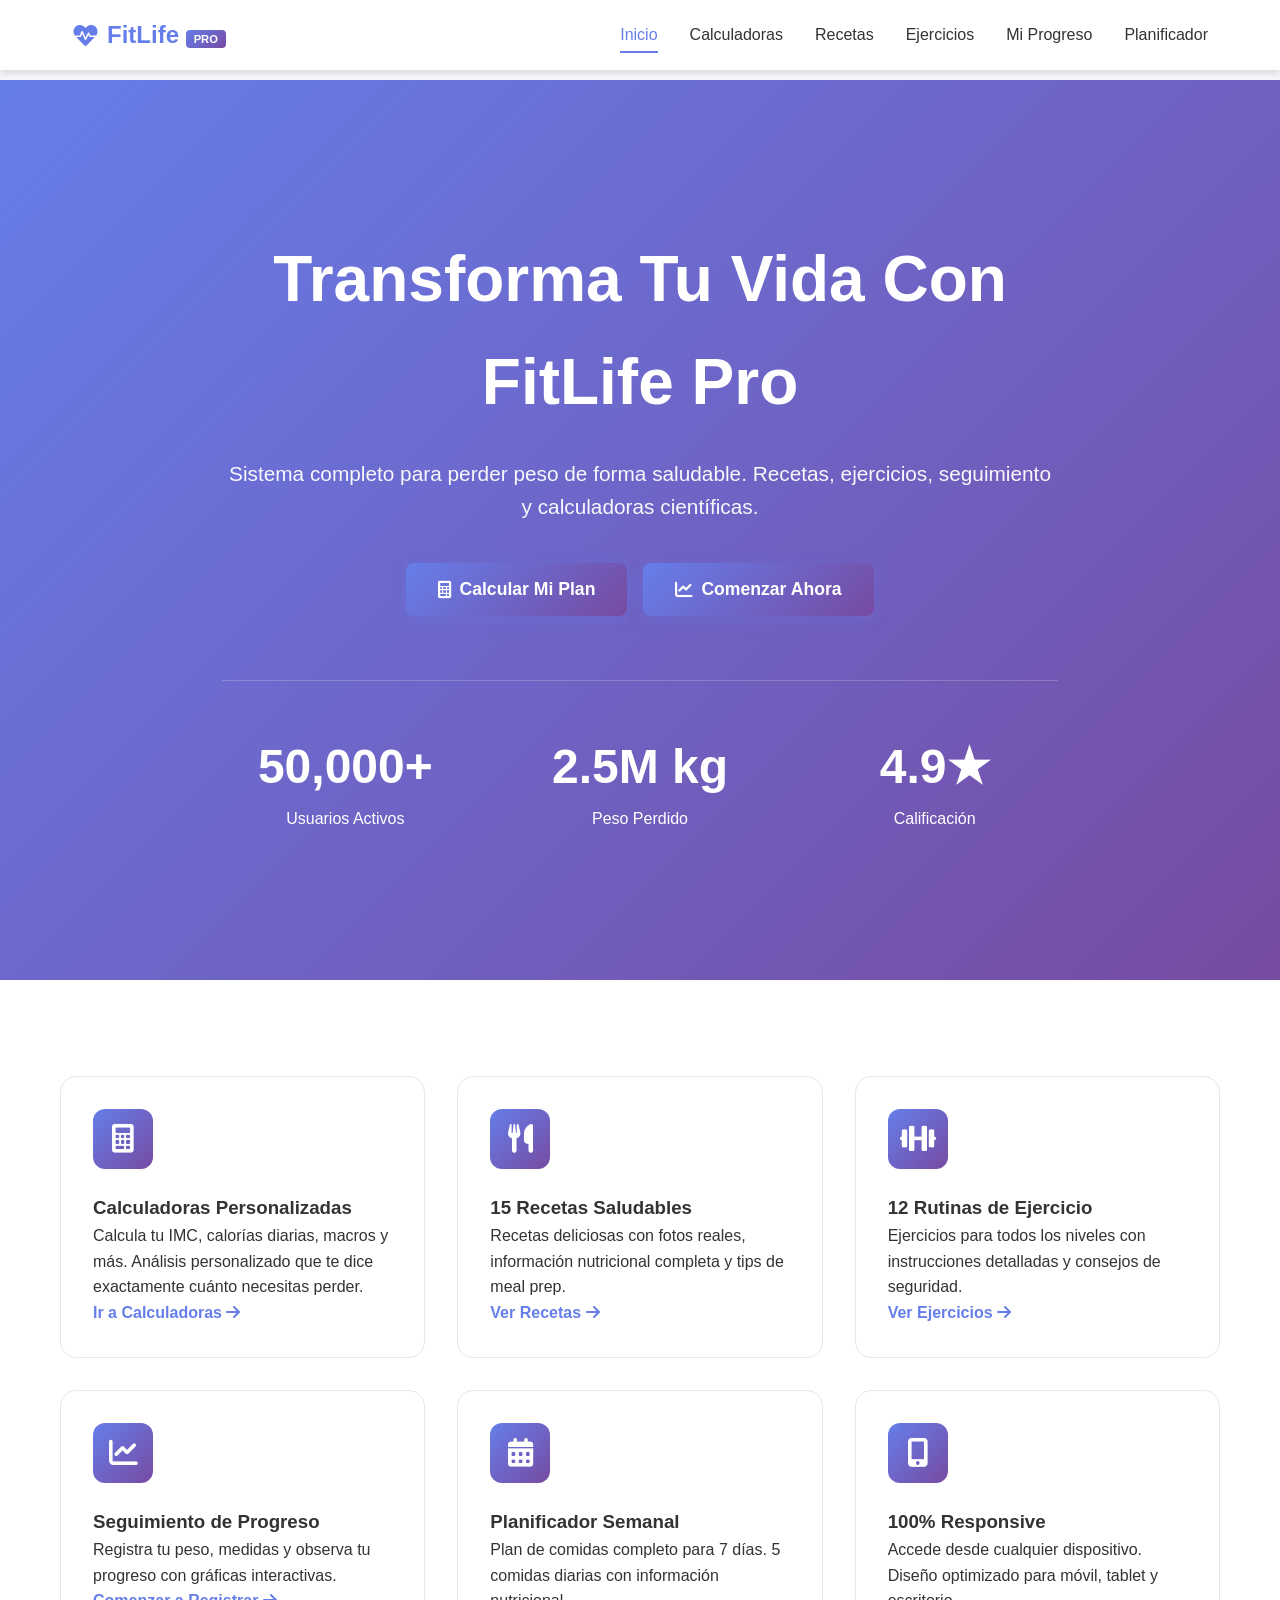
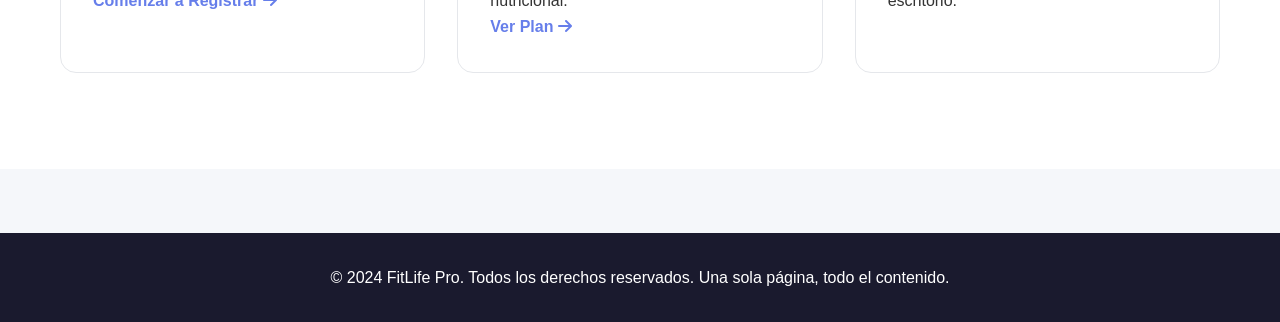
==== commit 32fdf605: "✨ COMPLETE: Single-page app with ALL content integrated - ONE index.html file with everything - Calc" ====
--- a/index.html
+++ b/index.html
@@ -3,19 +3,14 @@
 <head>
     <meta charset="UTF-8">
     <meta name="viewport" content="width=device-width, initial-scale=1.0">
-    <title>FitLife Pro - Plataforma Completa de Pérdida de Peso</title>
+    <title>FitLife Pro - Tu Plataforma Completa de Pérdida de Peso</title>
     <link rel="stylesheet" href="https://cdnjs.cloudflare.com/ajax/libs/font-awesome/6.0.0/css/all.min.css">
     <style>
-        * {
-            margin: 0;
-            padding: 0;
-            box-sizing: border-box;
-        }
-
+        * { margin: 0; padding: 0; box-sizing: border-box; }
+        
         :root {
             --primary: #667eea;
             --secondary: #764ba2;
-            --accent: #f093fb;
             --success: #4caf50;
             --warning: #ff9800;
             --danger: #f5576c;
@@ -27,406 +22,78 @@
             --shadow: 0 4px 6px rgba(0, 0, 0, 0.1);
             --shadow-lg: 0 10px 30px rgba(0, 0, 0, 0.15);
         }
-
-        html {
-            scroll-behavior: smooth;
-        }
-
-        body {
-            font-family: -apple-system, BlinkMacSystemFont, 'Segoe UI', Roboto, sans-serif;
-            line-height: 1.6;
-            color: var(--text);
-            background: var(--light);
-        }
-
-        .container {
-            max-width: 1200px;
-            margin: 0 auto;
-            padding: 0 20px;
-        }
-
+        
+        html { scroll-behavior: smooth; }
+        body { font-family: -apple-system, BlinkMacSystemFont, 'Segoe UI', Roboto, sans-serif; line-height: 1.6; color: var(--text); background: var(--light); }
+        .container { max-width: 1200px; margin: 0 auto; padding: 0 20px; }
+        
         /* Navigation */
-        .navbar {
-            position: fixed;
-            top: 0;
-            left: 0;
-            right: 0;
-            background: white;
-            box-shadow: var(--shadow);
-            z-index: 1000;
-        }
-
-        .nav-container {
-            max-width: 1200px;
-            margin: 0 auto;
-            padding: 1rem 2rem;
-            display: flex;
-            justify-content: space-between;
-            align-items: center;
-        }
-
-        .nav-logo {
-            display: flex;
-            align-items: center;
-            gap: 0.5rem;
-            font-size: 1.5rem;
-            font-weight: 700;
-            color: var(--primary);
-            cursor: pointer;
-        }
-
-        .pro-badge {
-            background: linear-gradient(135deg, var(--primary), var(--secondary));
-            color: white;
-            padding: 0.2rem 0.5rem;
-            border-radius: 4px;
-            font-size: 0.7rem;
-            font-weight: 700;
-        }
-
-        .nav-menu {
-            display: flex;
-            list-style: none;
-            gap: 2rem;
-        }
-
-        .nav-menu li {
-            cursor: pointer;
-            color: var(--text);
-            font-weight: 500;
-            transition: color 0.3s;
-            position: relative;
-        }
-
-        .nav-menu li:after {
-            content: '';
-            position: absolute;
-            bottom: -5px;
-            left: 0;
-            width: 0;
-            height: 2px;
-            background: var(--primary);
-            transition: width 0.3s;
-        }
-
-        .nav-menu li:hover,
-        .nav-menu li.active {
-            color: var(--primary);
-        }
-
-        .nav-menu li:hover:after,
-        .nav-menu li.active:after {
-            width: 100%;
-        }
-
-        /* Page Sections */
-        .page-section {
-            display: none;
-            min-height: 100vh;
-            padding-top: 80px;
-        }
-
-        .page-section.active {
-            display: block;
-        }
-
+        .navbar { position: fixed; top: 0; left: 0; right: 0; background: white; box-shadow: var(--shadow); z-index: 1000; }
+        .nav-container { max-width: 1200px; margin: 0 auto; padding: 1rem 2rem; display: flex; justify-content: space-between; align-items: center; }
+        .nav-logo { display: flex; align-items: center; gap: 0.5rem; font-size: 1.5rem; font-weight: 700; color: var(--primary); cursor: pointer; }
+        .pro-badge { background: linear-gradient(135deg, var(--primary), var(--secondary)); color: white; padding: 0.2rem 0.5rem; border-radius: 4px; font-size: 0.7rem; font-weight: 700; }
+        .nav-menu { display: flex; list-style: none; gap: 2rem; }
+        .nav-menu li { cursor: pointer; color: var(--text); font-weight: 500; transition: all 0.3s; position: relative; }
+        .nav-menu li:hover, .nav-menu li.active { color: var(--primary); }
+        .nav-menu li:after { content: ''; position: absolute; bottom: -5px; left: 0; width: 0; height: 2px; background: var(--primary); transition: width 0.3s; }
+        .nav-menu li:hover:after, .nav-menu li.active:after { width: 100%; }
+        
+        /* Sections */
+        .page-section { display: none; min-height: 100vh; padding-top: 80px; }
+        .page-section.active { display: block; }
+        
         /* Buttons */
-        .btn-primary,
-        .btn-secondary {
-            display: inline-flex;
-            align-items: center;
-            gap: 0.5rem;
-            padding: 0.75rem 1.5rem;
-            border-radius: 8px;
-            font-weight: 600;
-            text-decoration: none;
-            transition: all 0.3s;
-            cursor: pointer;
-            border: none;
-            font-size: 1rem;
-        }
-
-        .btn-primary {
-            background: linear-gradient(135deg, var(--primary), var(--secondary));
-            color: white;
-            box-shadow: 0 4px 15px rgba(102, 126, 234, 0.3);
-        }
-
-        .btn-primary:hover {
-            transform: translateY(-2px);
-            box-shadow: 0 6px 20px rgba(102, 126, 234, 0.4);
-        }
-
-        .btn-large {
-            padding: 1rem 2rem;
-            font-size: 1.1rem;
-        }
-
-        /* Hero Section */
-        .hero {
-            min-height: 100vh;
-            display: flex;
-            align-items: center;
-            background: linear-gradient(135deg, var(--primary) 0%, var(--secondary) 100%);
-            color: white;
-            position: relative;
-            overflow: hidden;
-        }
-
-        .hero-background {
-            position: absolute;
-            top: 0;
-            left: 0;
-            right: 0;
-            bottom: 0;
-            opacity: 0.1;
-            background-image:
-                radial-gradient(circle at 20% 50%, white 1px, transparent 1px),
-                radial-gradient(circle at 80% 80%, white 1px, transparent 1px);
-            background-size: 50px 50px;
-        }
-
-        .hero-content {
-            position: relative;
-            z-index: 1;
-            text-align: center;
-            max-width: 900px;
-            margin: 0 auto;
-            padding: 2rem;
-        }
-
-        .hero-badge {
-            display: inline-flex;
-            align-items: center;
-            gap: 0.5rem;
-            background: rgba(255, 255, 255, 0.2);
-            backdrop-filter: blur(10px);
-            padding: 0.5rem 1rem;
-            border-radius: 50px;
-            margin-bottom: 2rem;
-            animation: fadeInDown 0.8s ease;
-        }
-
-        .hero-title {
-            font-size: 4rem;
-            font-weight: 800;
-            margin-bottom: 1.5rem;
-            line-height: 1.2;
-            animation: fadeInUp 0.8s ease 0.2s backwards;
-        }
-
-        .gradient-text {
-            background: linear-gradient(135deg, #fff 0%, #f093fb 100%);
-            -webkit-background-clip: text;
-            -webkit-text-fill-color: transparent;
-            background-clip: text;
-        }
-
-        .hero-subtitle {
-            font-size: 1.3rem;
-            margin-bottom: 2.5rem;
-            opacity: 0.95;
-            animation: fadeInUp 0.8s ease 0.4s backwards;
-        }
-
-        .hero-cta {
-            display: flex;
-            gap: 1rem;
-            justify-content: center;
-            flex-wrap: wrap;
-            animation: fadeInUp 0.8s ease 0.6s backwards;
-        }
-
-        .hero-stats {
-            display: grid;
-            grid-template-columns: repeat(3, 1fr);
-            gap: 3rem;
-            margin-top: 4rem;
-            padding-top: 3rem;
-            border-top: 1px solid rgba(255, 255, 255, 0.2);
-            animation: fadeInUp 0.8s ease 0.8s backwards;
-        }
-
-        .stat-item {
-            text-align: center;
-        }
-
-        .stat-number {
-            font-size: 3rem;
-            font-weight: 800;
-            margin-bottom: 0.5rem;
-        }
-
-        .stat-label {
-            font-size: 0.95rem;
-            opacity: 0.9;
-        }
-
-        /* Features Section */
-        .features {
-            background: white;
-            padding: 6rem 0;
-        }
-
-        .section-header {
-            text-align: center;
-            max-width: 800px;
-            margin: 0 auto 4rem;
-        }
-
-        .section-badge {
-            display: inline-block;
-            background: linear-gradient(135deg, var(--primary), var(--secondary));
-            color: white;
-            padding: 0.4rem 1rem;
-            border-radius: 50px;
-            font-size: 0.9rem;
-            font-weight: 600;
-            margin-bottom: 1rem;
-        }
-
-        .section-title {
-            font-size: 2.5rem;
-            font-weight: 700;
-            color: var(--dark);
-            margin-bottom: 1rem;
-        }
-
-        .section-subtitle {
-            font-size: 1.1rem;
-            color: var(--text-light);
-            line-height: 1.8;
-        }
-
-        .features-grid {
-            display: grid;
-            grid-template-columns: repeat(auto-fit, minmax(350px, 1fr));
-            gap: 2rem;
-        }
-
-        .feature-card {
-            background: white;
-            border: 1px solid var(--border);
-            border-radius: 16px;
-            padding: 2rem;
-            transition: all 0.3s;
-            position: relative;
-            overflow: hidden;
-        }
-
-        .feature-card:before {
-            content: '';
-            position: absolute;
-            top: 0;
-            left: 0;
-            width: 100%;
-            height: 4px;
-            background: linear-gradient(90deg, var(--primary), var(--secondary));
-            transform: scaleX(0);
-            transition: transform 0.3s;
-        }
-
-        .feature-card:hover {
-            transform: translateY(-8px);
-            box-shadow: var(--shadow-lg);
-        }
-
-        .feature-card:hover:before {
-            transform: scaleX(1);
-        }
-
-        .feature-icon {
-            width: 60px;
-            height: 60px;
-            border-radius: 12px;
-            background: linear-gradient(135deg, var(--primary), var(--secondary));
-            display: flex;
-            align-items: center;
-            justify-content: center;
-            margin-bottom: 1.5rem;
-            font-size: 1.8rem;
-            color: white;
-        }
-
-        .feature-card h3 {
-            font-size: 1.5rem;
-            margin-bottom: 1rem;
-            color: var(--dark);
-        }
-
-        .feature-card p {
-            color: var(--text-light);
-            margin-bottom: 1.5rem;
-            line-height: 1.7;
-        }
-
-        .feature-link {
-            color: var(--primary);
-            text-decoration: none;
-            font-weight: 600;
-            display: inline-flex;
-            align-items: center;
-            gap: 0.5rem;
-            cursor: pointer;
-            transition: gap 0.3s;
-        }
-
-        .feature-link:hover {
-            gap: 1rem;
-        }
-
-        @keyframes fadeInUp {
-            from {
-                opacity: 0;
-                transform: translateY(30px);
-            }
-            to {
-                opacity: 1;
-                transform: translateY(0);
-            }
-        }
-
-        @keyframes fadeInDown {
-            from {
-                opacity: 0;
-                transform: translateY(-30px);
-            }
-            to {
-                opacity: 1;
-                transform: translateY(0);
-            }
-        }
-
+        .btn-primary, .btn-secondary { display: inline-flex; align-items: center; gap: 0.5rem; padding: 0.75rem 1.5rem; border-radius: 8px; font-weight: 600; transition: all 0.3s; cursor: pointer; border: none; font-size: 1rem; }
+        .btn-primary { background: linear-gradient(135deg, var(--primary), var(--secondary)); color: white; box-shadow: 0 4px 15px rgba(102, 126, 234, 0.3); }
+        .btn-primary:hover { transform: translateY(-2px); box-shadow: 0 6px 20px rgba(102, 126, 234, 0.4); }
+        .btn-large { padding: 1rem 2rem; font-size: 1.1rem; }
+        
+        /* Hero */
+        .hero { min-height: 100vh; display: flex; align-items: center; background: linear-gradient(135deg, var(--primary) 0%, var(--secondary) 100%); color: white; position: relative; overflow: hidden; }
+        .hero-content { position: relative; z-index: 1; text-align: center; max-width: 900px; margin: 0 auto; padding: 2rem; }
+        .hero-title { font-size: 4rem; font-weight: 800; margin-bottom: 1.5rem; }
+        .hero-subtitle { font-size: 1.3rem; margin-bottom: 2.5rem; opacity: 0.95; }
+        .hero-cta { display: flex; gap: 1rem; justify-content: center; flex-wrap: wrap; }
+        .hero-stats { display: grid; grid-template-columns: repeat(3, 1fr); gap: 3rem; margin-top: 4rem; padding-top: 3rem; border-top: 1px solid rgba(255, 255, 255, 0.2); }
+        .stat-number { font-size: 3rem; font-weight: 800; }
+        
+        /* Features */
+        .features { background: white; padding: 6rem 0; }
+        .features-grid { display: grid; grid-template-columns: repeat(auto-fit, minmax(350px, 1fr)); gap: 2rem; }
+        .feature-card { background: white; border: 1px solid var(--border); border-radius: 16px; padding: 2rem; transition: all 0.3s; }
+        .feature-card:hover { transform: translateY(-8px); box-shadow: var(--shadow-lg); }
+        .feature-icon { width: 60px; height: 60px; border-radius: 12px; background: linear-gradient(135deg, var(--primary), var(--secondary)); display: flex; align-items: center; justify-content: center; margin-bottom: 1.5rem; font-size: 1.8rem; color: white; }
+        .feature-link { color: var(--primary); font-weight: 600; cursor: pointer; }
+        
+        /* Section styling */
+        .section-hero { background: linear-gradient(135deg, var(--primary), var(--secondary)); color: white; padding: 6rem 2rem 4rem; text-align: center; }
+        .section-hero h1 { font-size: 3rem; margin-bottom: 1rem; }
+        .section-content { padding: 4rem 0; }
+        
+        /* Forms */
+        .form-grid { display: grid; grid-template-columns: repeat(auto-fit, minmax(200px, 1fr)); gap: 1rem; margin-bottom: 1.5rem; }
+        .form-group { display: flex; flex-direction: column; }
+        .form-group label { margin-bottom: 0.5rem; font-weight: 500; }
+        .form-group input, .form-group select { padding: 0.8rem; border: 2px solid var(--border); border-radius: 8px; font-size: 1rem; }
+        .form-group input:focus { outline: none; border-color: var(--primary); }
+        
+        /* Cards */
+        .card { background: white; border-radius: 16px; box-shadow: var(--shadow); padding: 2rem; margin-bottom: 2rem; }
+        .card-title { font-size: 1.5rem; margin-bottom: 1.5rem; color: var(--dark); display: flex; align-items: center; gap: 0.5rem; }
+        
+        /* Grid */
+        .grid-3 { display: grid; grid-template-columns: repeat(auto-fit, minmax(300px, 1fr)); gap: 2rem; }
+        .grid-4 { display: grid; grid-template-columns: repeat(auto-fit, minmax(250px, 1fr)); gap: 2rem; }
+        
+        /* Footer */
+        .footer { background: var(--dark); color: white; padding: 2rem 0; text-align: center; margin-top: 4rem; }
+        
         /* Responsive */
         @media (max-width: 968px) {
-            .nav-menu {
-                display: none;
-            }
-
-            .hero-title {
-                font-size: 2.5rem;
-            }
-
-            .hero-stats {
-                grid-template-columns: 1fr;
-                gap: 2rem;
-            }
-
-            .features-grid {
-                grid-template-columns: 1fr;
-            }
-        }
-
-        /* Footer */
-        .footer {
-            background: var(--dark);
-            color: white;
-            padding: 2rem 0;
-            text-align: center;
-        }
-
-        .footer p {
-            color: rgba(255, 255, 255, 0.7);
+            .nav-menu { display: none; }
+            .hero-title { font-size: 2.5rem; }
+            .hero-stats { grid-template-columns: 1fr; }
+            .features-grid, .grid-3, .grid-4 { grid-template-columns: 1fr; }
         }
     </style>
 </head>
@@ -451,119 +118,58 @@
 
     <!-- HOME SECTION -->
     <div id="home-section" class="page-section active">
-        <!-- Hero -->
         <section class="hero">
-            <div class="hero-background"></div>
             <div class="hero-content">
-                <div class="hero-badge">
-                    <i class="fas fa-star"></i>
-                    <span>Plataforma #1 en Pérdida de Peso</span>
-                </div>
-                <h1 class="hero-title">
-                    Transforma Tu Vida Con<br>
-                    <span class="gradient-text">FitLife Pro</span>
-                </h1>
-                <p class="hero-subtitle">
-                    El sistema completo para perder peso de forma saludable y sostenible.
-                    Recetas, ejercicios, seguimiento personalizado y calculadoras científicas.
-                </p>
+                <h1 class="hero-title">Transforma Tu Vida Con <br>FitLife Pro</h1>
+                <p class="hero-subtitle">Sistema completo para perder peso de forma saludable. Recetas, ejercicios, seguimiento y calculadoras científicas.</p>
                 <div class="hero-cta">
-                    <button class="btn-primary btn-large" onclick="showSection('calculators')">
-                        <i class="fas fa-calculator"></i>
-                        Calcular Mi Plan
-                    </button>
-                    <button class="btn-primary btn-large" onclick="showSection('tracker')">
-                        <i class="fas fa-chart-line"></i>
-                        Comenzar Ahora
-                    </button>
+                    <button class="btn-primary btn-large" onclick="showSection('calculators')"><i class="fas fa-calculator"></i> Calcular Mi Plan</button>
+                    <button class="btn-primary btn-large" onclick="showSection('tracker')"><i class="fas fa-chart-line"></i> Comenzar Ahora</button>
                 </div>
                 <div class="hero-stats">
-                    <div class="stat-item">
-                        <div class="stat-number">50,000+</div>
-                        <div class="stat-label">Usuarios Activos</div>
-                    </div>
-                    <div class="stat-item">
-                        <div class="stat-number">2.5M kg</div>
-                        <div class="stat-label">Peso Perdido</div>
-                    </div>
-                    <div class="stat-item">
-                        <div class="stat-number">4.9★</div>
-                        <div class="stat-label">Calificación</div>
-                    </div>
+                    <div><div class="stat-number">50,000+</div><div>Usuarios Activos</div></div>
+                    <div><div class="stat-number">2.5M kg</div><div>Peso Perdido</div></div>
+                    <div><div class="stat-number">4.9★</div><div>Calificación</div></div>
                 </div>
             </div>
         </section>
-
-        <!-- Features -->
         <section class="features">
             <div class="container">
-                <div class="section-header">
-                    <div class="section-badge">Características</div>
-                    <h2 class="section-title">Todo Lo Que Necesitas En Un Solo Lugar</h2>
-                    <p class="section-subtitle">
-                        Herramientas profesionales diseñadas por expertos en nutrición y fitness
-                    </p>
-                </div>
                 <div class="features-grid">
                     <div class="feature-card">
-                        <div class="feature-icon">
-                            <i class="fas fa-calculator"></i>
-                        </div>
+                        <div class="feature-icon"><i class="fas fa-calculator"></i></div>
                         <h3>Calculadoras Personalizadas</h3>
                         <p>Calcula tu IMC, calorías diarias, macros y más. Análisis personalizado que te dice exactamente cuánto necesitas perder.</p>
-                        <span class="feature-link" onclick="showSection('calculators')">
-                            Ir a Calculadoras <i class="fas fa-arrow-right"></i>
-                        </span>
+                        <span class="feature-link" onclick="showSection('calculators')">Ir a Calculadoras <i class="fas fa-arrow-right"></i></span>
                     </div>
                     <div class="feature-card">
-                        <div class="feature-icon">
-                            <i class="fas fa-utensils"></i>
-                        </div>
+                        <div class="feature-icon"><i class="fas fa-utensils"></i></div>
                         <h3>15 Recetas Saludables</h3>
                         <p>Recetas deliciosas con fotos reales, información nutricional completa y tips de meal prep.</p>
-                        <span class="feature-link" onclick="showSection('recipes')">
-                            Ver Recetas <i class="fas fa-arrow-right"></i>
-                        </span>
+                        <span class="feature-link" onclick="showSection('recipes')">Ver Recetas <i class="fas fa-arrow-right"></i></span>
                     </div>
                     <div class="feature-card">
-                        <div class="feature-icon">
-                            <i class="fas fa-dumbbell"></i>
-                        </div>
+                        <div class="feature-icon"><i class="fas fa-dumbbell"></i></div>
                         <h3>12 Rutinas de Ejercicio</h3>
-                        <p>Ejercicios para todos los niveles con instrucciones detalladas, técnicas correctas y consejos de seguridad.</p>
-                        <span class="feature-link" onclick="showSection('exercises')">
-                            Ver Ejercicios <i class="fas fa-arrow-right"></i>
-                        </span>
+                        <p>Ejercicios para todos los niveles con instrucciones detalladas y consejos de seguridad.</p>
+                        <span class="feature-link" onclick="showSection('exercises')">Ver Ejercicios <i class="fas fa-arrow-right"></i></span>
                     </div>
                     <div class="feature-card">
-                        <div class="feature-icon">
-                            <i class="fas fa-chart-line"></i>
-                        </div>
+                        <div class="feature-icon"><i class="fas fa-chart-line"></i></div>
                         <h3>Seguimiento de Progreso</h3>
-                        <p>Registra tu peso, medidas y observa tu progreso con gráficas interactivas. Tus datos se guardan automáticamente.</p>
-                        <span class="feature-link" onclick="showSection('tracker')">
-                            Comenzar a Registrar <i class="fas fa-arrow-right"></i>
-                        </span>
+                        <p>Registra tu peso, medidas y observa tu progreso con gráficas interactivas.</p>
+                        <span class="feature-link" onclick="showSection('tracker')">Comenzar a Registrar <i class="fas fa-arrow-right"></i></span>
                     </div>
                     <div class="feature-card">
-                        <div class="feature-icon">
-                            <i class="fas fa-calendar-alt"></i>
-                        </div>
+                        <div class="feature-icon"><i class="fas fa-calendar-alt"></i></div>
                         <h3>Planificador Semanal</h3>
-                        <p>Plan de comidas completo para 7 días. 5 comidas diarias con información nutricional y tips de preparación.</p>
-                        <span class="feature-link" onclick="showSection('planner')">
-                            Ver Plan <i class="fas fa-arrow-right"></i>
-                        </span>
+                        <p>Plan de comidas completo para 7 días. 5 comidas diarias con información nutricional.</p>
+                        <span class="feature-link" onclick="showSection('planner')">Ver Plan <i class="fas fa-arrow-right"></i></span>
                     </div>
                     <div class="feature-card">
-                        <div class="feature-icon">
-                            <i class="fas fa-mobile-alt"></i>
-                        </div>
+                        <div class="feature-icon"><i class="fas fa-mobile-alt"></i></div>
                         <h3>100% Responsive</h3>
                         <p>Accede desde cualquier dispositivo. Diseño optimizado para móvil, tablet y escritorio.</p>
-                        <span class="feature-link">
-                            Funciona En Todo <i class="fas fa-check"></i>
-                        </span>
                     </div>
                 </div>
             </div>
@@ -572,117 +178,927 @@
 
     <!-- CALCULATORS SECTION -->
     <div id="calculators-section" class="page-section">
-        <p style="padding: 100px 20px; text-align: center; font-size: 24px;">
-            <i class="fas fa-spinner fa-spin"></i> Cargando Calculadoras...
-        </p>
+        <div class="section-hero">
+            <h1><i class="fas fa-calculator"></i> Calculadoras de Salud</h1>
+            <p>Herramientas científicas para calcular tu IMC, calorías diarias y más</p>
+        </div>
+        <div class="container section-content">
+            <div class="card">
+                <h2 class="card-title"><i class="fas fa-weight"></i> Calculadora de IMC</h2>
+                <form onsubmit="calculateBMI(event)">
+                    <div class="form-grid">
+                        <div class="form-group">
+                            <label>Altura (cm)</label>
+                            <input type="number" id="bmi-height" required placeholder="175">
+                        </div>
+                        <div class="form-group">
+                            <label>Peso (kg)</label>
+                            <input type="number" step="0.1" id="bmi-weight" required placeholder="75">
+                        </div>
+                    </div>
+                    <button type="submit" class="btn-primary"><i class="fas fa-calculator"></i> Calcular IMC</button>
+                </form>
+                <div id="bmi-result" style="margin-top: 2rem;"></div>
+            </div>
+            <div class="card">
+                <h2 class="card-title"><i class="fas fa-fire"></i> Calculadora de Calorías</h2>
+                <form onsubmit="calculateCalories(event)">
+                    <div class="form-grid">
+                        <div class="form-group">
+                            <label>Edad (años)</label>
+                            <input type="number" id="cal-age" required placeholder="30">
+                        </div>
+                        <div class="form-group">
+                            <label>Género</label>
+                            <select id="cal-gender" required>
+                                <option value="male">Masculino</option>
+                                <option value="female">Femenino</option>
+                            </select>
+                        </div>
+                        <div class="form-group">
+                            <label>Peso (kg)</label>
+                            <input type="number" step="0.1" id="cal-weight" required placeholder="75">
+                        </div>
+                        <div class="form-group">
+                            <label>Altura (cm)</label>
+                            <input type="number" id="cal-height" required placeholder="175">
+                        </div>
+                        <div class="form-group">
+                            <label>Nivel de Actividad</label>
+                            <select id="cal-activity" required>
+                                <option value="1.2">Sedentario</option>
+                                <option value="1.375">Ligeramente activo</option>
+                                <option value="1.55">Moderadamente activo</option>
+                                <option value="1.725">Muy activo</option>
+                                <option value="1.9">Extremadamente activo</option>
+                            </select>
+                        </div>
+                        <div class="form-group">
+                            <label>Objetivo</label>
+                            <select id="cal-goal" required>
+                                <option value="lose">Perder peso</option>
+                                <option value="maintain">Mantener peso</option>
+                                <option value="gain">Ganar peso</option>
+                            </select>
+                        </div>
+                    </div>
+                    <button type="submit" class="btn-primary"><i class="fas fa-calculator"></i> Calcular Calorías</button>
+                </form>
+                <div id="cal-result" style="margin-top: 2rem;"></div>
+            </div>
+        </div>
     </div>
 
     <!-- RECIPES SECTION -->
     <div id="recipes-section" class="page-section">
-        <p style="padding: 100px 20px; text-align: center; font-size: 24px;">
-            <i class="fas fa-spinner fa-spin"></i> Cargando Recetas...
-        </p>
+        <div class="section-hero">
+            <h1><i class="fas fa-utensils"></i> Recetas Saludables</h1>
+            <p>15 recetas nutritivas con información completa</p>
+        </div>
+        <div class="container section-content">
+            <div class="grid-3" id="recipes-grid"></div>
+        </div>
     </div>
 
     <!-- EXERCISES SECTION -->
     <div id="exercises-section" class="page-section">
-        <p style="padding: 100px 20px; text-align: center; font-size: 24px;">
-            <i class="fas fa-spinner fa-spin"></i> Cargando Ejercicios...
-        </p>
+        <div class="section-hero">
+            <h1><i class="fas fa-dumbbell"></i> Ejercicios</h1>
+            <p>12 ejercicios para todos los niveles</p>
+        </div>
+        <div class="container section-content">
+            <div class="grid-3" id="exercises-grid"></div>
+        </div>
     </div>
 
     <!-- TRACKER SECTION -->
     <div id="tracker-section" class="page-section">
-        <p style="padding: 100px 20px; text-align: center; font-size: 24px;">
-            <i class="fas fa-spinner fa-spin"></i> Cargando Tracker...
-        </p>
+        <div class="section-hero">
+            <h1><i class="fas fa-chart-line"></i> Seguimiento de Progreso</h1>
+            <p>Registra tu peso y observa tu transformación</p>
+        </div>
+        <div class="container section-content">
+            <div class="grid-4" id="stats-cards"></div>
+            <div class="card">
+                <h2 class="card-title"><i class="fas fa-plus-circle"></i> Agregar Registro</h2>
+                <form onsubmit="addEntry(event)">
+                    <div class="form-grid">
+                        <div class="form-group">
+                            <label>Fecha</label>
+                            <input type="date" id="entry-date" required>
+                        </div>
+                        <div class="form-group">
+                            <label>Peso (kg)</label>
+                            <input type="number" step="0.1" id="entry-weight" required placeholder="75.5">
+                        </div>
+                    </div>
+                    <button type="submit" class="btn-primary"><i class="fas fa-save"></i> Guardar Registro</button>
+                </form>
+            </div>
+            <div class="card">
+                <h2 class="card-title"><i class="fas fa-chart-area"></i> Tu Progreso</h2>
+                <canvas id="progress-chart" width="800" height="400"></canvas>
+            </div>
+        </div>
     </div>
 
     <!-- PLANNER SECTION -->
     <div id="planner-section" class="page-section">
-        <p style="padding: 100px 20px; text-align: center; font-size: 24px;">
-            <i class="fas fa-spinner fa-spin"></i> Cargando Planificador...
-        </p>
+        <div class="section-hero">
+            <h1><i class="fas fa-calendar-alt"></i> Planificador Semanal</h1>
+            <p>Plan de comidas para 7 días</p>
+        </div>
+        <div class="container section-content">
+            <div id="planner-content"></div>
+        </div>
     </div>
 
     <!-- Footer -->
     <footer class="footer">
         <div class="container">
-            <p>&copy; 2024 FitLife Pro. Todos los derechos reservados.</p>
+            <p>&copy; 2024 FitLife Pro. Todos los derechos reservados. Una sola página, todo el contenido.</p>
         </div>
     </footer>
 
     <script>
-        // Navigation System
-        function showSection(sectionName) {
-            // Hide all sections
-            document.querySelectorAll('.page-section').forEach(section => {
-                section.classList.remove('active');
+        // ==================== NAVIGATION ====================
+        function showSection(section) {
+            document.querySelectorAll('.page-section').forEach(s => s.classList.remove('active'));
+            document.querySelectorAll('.nav-menu li').forEach(li => li.classList.remove('active'));
+            document.getElementById(section + '-section').classList.add('active');
+            document.querySelector(`[data-section="${section}"]`)?.classList.add('active');
+            window.scrollTo({ top: 0, behavior: 'smooth' });
+            if (section === 'recipes' && !window.recipesLoaded) loadRecipes();
+            if (section === 'exercises' && !window.exercisesLoaded) loadExercises();
+            if (section === 'planner' && !window.plannerLoaded) loadPlanner();
+        }
+
+        // ==================== CALCULATORS ====================
+        function calculateBMI(e) {
+            e.preventDefault();
+            const height = parseFloat(document.getElementById('bmi-height').value);
+            const weight = parseFloat(document.getElementById('bmi-weight').value);
+            const heightM = height / 100;
+            const bmi = weight / (heightM * heightM);
+            const normalMax = 24.9;
+            const targetWeight = normalMax * (heightM * heightM);
+            const diff = weight - targetWeight;
+            
+            let category, color, message;
+            if (bmi < 18.5) { category = 'Bajo peso'; color = '#ff9800'; message = 'Necesitas ganar peso'; }
+            else if (bmi < 25) { category = 'Peso normal'; color = '#4caf50'; message = '¡Excelente! Estás en tu peso ideal'; }
+            else if (bmi < 30) { category = 'Sobrepeso'; color = '#ff9800'; message = `Te faltan ${diff.toFixed(1)} kg para salir del sobrepeso`; }
+            else { category = 'Obesidad'; color = '#f44336'; message = `Necesitas perder ${diff.toFixed(1)} kg para un peso saludable`; }
+            
+            document.getElementById('bmi-result').innerHTML = `
+                <div style="padding: 2rem; background: ${color}22; border-left: 4px solid ${color}; border-radius: 8px;">
+                    <h3 style="color: ${color}; margin-bottom: 1rem;">Tu IMC: ${bmi.toFixed(1)} - ${category}</h3>
+                    <p style="font-size: 1.1rem; margin-bottom: 0.5rem;">${message}</p>
+                    <p>Peso objetivo: ${targetWeight.toFixed(1)} kg</p>
+                </div>
+            `;
+        }
+        
+        function calculateCalories(e) {
+            e.preventDefault();
+            const age = parseInt(document.getElementById('cal-age').value);
+            const gender = document.getElementById('cal-gender').value;
+            const weight = parseFloat(document.getElementById('cal-weight').value);
+            const height = parseFloat(document.getElementById('cal-height').value);
+            const activity = parseFloat(document.getElementById('cal-activity').value);
+            const goal = document.getElementById('cal-goal').value;
+            
+            let bmr = gender === 'male' 
+                ? 10 * weight + 6.25 * height - 5 * age + 5
+                : 10 * weight + 6.25 * height - 5 * age - 161;
+            
+            const tdee = Math.round(bmr * activity);
+            let target = tdee;
+            if (goal === 'lose') target = tdee - 500;
+            else if (goal === 'gain') target = tdee + 300;
+            
+            document.getElementById('cal-result').innerHTML = `
+                <div style="padding: 2rem; background: linear-gradient(135deg, #667eea22, #764ba222); border-radius: 8px;">
+                    <h3 style="margin-bottom: 1rem;">Tu Plan Calórico</h3>
+                    <p><strong>Metabolismo Basal (BMR):</strong> ${Math.round(bmr)} cal/día</p>
+                    <p><strong>Gasto Total (TDEE):</strong> ${tdee} cal/día</p>
+                    <p style="font-size: 1.2rem; margin-top: 1rem;"><strong>Calorías Objetivo:</strong> ${target} cal/día</p>
+                </div>
+            `;
+        }
+
+        // ==================== RECIPES DATA ====================
+const recipes = [
+    {
+        id: 1,
+        title: "Ensalada de Pollo a la Parrilla",
+        image: "https://images.unsplash.com/photo-1546069901-ba9599a7e63c?w=800&q=80",
+        time: "20 mins",
+        calories: 350,
+        difficulty: "Fácil",
+        nutrition: {
+            protein: "35g",
+            carbs: "15g",
+            fat: "12g",
+            fiber: "8g"
+        },
+        ingredients: [
+            "200g pechuga de pollo a la parrilla",
+            "2 tazas de hojas verdes mixtas",
+            "1/2 taza de tomates cherry",
+            "1/4 pepino, rebanado",
+            "2 cucharadas de aceite de oliva",
+            "1 cucharada de vinagre balsámico",
+            "Sal y pimienta al gusto"
+        ],
+        instructions: [
+            "Calienta una sartén o parrilla a fuego medio-alto. Sazona la pechuga de pollo con sal, pimienta y tus especias favoritas.",
+            "Cocina el pollo durante 6-7 minutos por cada lado hasta que esté completamente cocido (temperatura interna de 74°C).",
+            "Mientras el pollo se cocina, lava y seca las hojas verdes. Corta los tomates cherry por la mitad y el pepino en rodajas.",
+            "Deja reposar el pollo cocido durante 5 minutos, luego córtalo en tiras o cubos.",
+            "En un bowl grande, combina las hojas verdes, tomates y pepino.",
+            "Mezcla el aceite de oliva con el vinagre balsámico, sal y pimienta para hacer el aderezo.",
+            "Coloca el pollo sobre las verduras y rocía con el aderezo. Sirve inmediatamente."
+        ],
+        mealPrepTips: [
+            "Puedes cocinar el pollo con anticipación y guardarlo en el refrigerador hasta por 4 días.",
+            "Prepara el aderezo en un frasco y agítalo antes de usar.",
+            "Mantén las verduras y el pollo separados hasta el momento de servir para evitar que se ablanden."
+        ]
+    },
+    {
+        id: 2,
+        title: "Bowl de Quinoa Buddha",
+        image: "https://images.unsplash.com/photo-1512621776951-a57141f2eefd?w=800&q=80",
+        time: "25 mins",
+        calories: 400,
+        difficulty: "Media",
+        nutrition: {
+            protein: "18g",
+            carbs: "55g",
+            fat: "10g",
+            fiber: "12g"
+        },
+        ingredients: [
+            "1 taza de quinoa cocida",
+            "1 taza de garbanzos asados",
+            "1 taza de batata asada",
+            "1 taza de espinaca",
+            "1/4 aguacate",
+            "2 cucharadas de aderezo de tahini",
+            "Semillas de sésamo para decorar"
+        ],
+        instructions: [
+            "Cocina la quinoa según las instrucciones del paquete (generalmente 15 minutos). Deja enfriar.",
+            "Precalienta el horno a 200°C. Pela y corta la batata en cubos de 2cm.",
+            "En un bowl, mezcla los garbanzos escurridos con 1 cucharada de aceite de oliva, comino, pimentón y una pizca de sal.",
+            "Coloca la batata y los garbanzos en una bandeja de horno. Asa durante 20-25 minutos, volteando a la mitad.",
+            "Mientras tanto, prepara el aderezo de tahini mezclando 2 cucharadas de tahini, jugo de limón, ajo picado y agua hasta obtener consistencia cremosa.",
+            "Lava y seca las hojas de espinaca.",
+            "En un bowl, coloca una base de quinoa. Añade los garbanzos y batata asados, espinaca fresca y aguacate en rodajas.",
+            "Rocía con el aderezo de tahini y espolvorea semillas de sésamo. ¡Disfruta!"
+        ],
+        mealPrepTips: [
+            "Prepara grandes cantidades de quinoa y guárdala en el refrigerador hasta por 5 días.",
+            "Los garbanzos y batata asados se mantienen bien hasta por 4 días en un contenedor hermético.",
+            "Agrega el aguacate y el aderezo justo antes de comer para mantener la frescura."
+        ]
+    },
+    {
+        id: 3,
+        title: "Parfait de Yogur Griego",
+        image: "https://images.unsplash.com/photo-1488477181946-6428a0291777?w=800&q=80",
+        time: "5 mins",
+        calories: 250,
+        difficulty: "Fácil",
+        nutrition: {
+            protein: "20g",
+            carbs: "30g",
+            fat: "5g",
+            fiber: "6g"
+        },
+        ingredients: [
+            "200g yogur griego 0% grasa",
+            "1/2 taza de frutos rojos mixtos",
+            "2 cucharadas de granola",
+            "1 cucharada de miel",
+            "1 cucharada de semillas de chía",
+            "Hojas de menta para decorar"
+        ],
+        instructions: [
+            "En un vaso o bowl transparente, coloca la mitad del yogur griego en el fondo.",
+            "Añade una capa de frutos rojos (fresas, arándanos, frambuesas).",
+            "Espolvorea la mitad de la granola y semillas de chía.",
+            "Repite con otra capa de yogur, frutos rojos y granola.",
+            "Rocía con miel por encima.",
+            "Decora con hojas de menta fresca. Sirve inmediatamente y disfruta."
+        ],
+        mealPrepTips: [
+            "Puedes preparar los parfaits en frascos de vidrio la noche anterior, pero agrega la granola justo antes de comer para mantenerla crujiente.",
+            "Usa frutos rojos congelados si no tienes frescos - son igual de nutritivos.",
+            "Sustituye la miel con jarabe de arce puro para una opción vegana."
+        ]
+    },
+    {
+        id: 4,
+        title: "Salmón al Horno con Verduras",
+        image: "https://images.unsplash.com/photo-1467003909585-2f8a72700288?w=800&q=80",
+        time: "30 mins",
+        calories: 450,
+        difficulty: "Media",
+        nutrition: {
+            protein: "40g",
+            carbs: "20g",
+            fat: "22g",
+            fiber: "7g"
+        },
+        ingredients: [
+            "200g filete de salmón",
+            "2 tazas de floretes de brócoli",
+            "1 taza de espárragos",
+            "1 limón, rebanado",
+            "2 cucharadas de aceite de oliva",
+            "Ajo, hierbas y especias"
+        ],
+        instructions: [
+            "Precalienta el horno a 200°C. Forra una bandeja de horno con papel pergamino.",
+            "Lava y corta las verduras: separa los floretes de brócoli y corta los extremos duros de los espárragos.",
+            "Coloca el salmón en el centro de la bandeja. Rodéalo con el brócoli y los espárragos.",
+            "Rocía todo con aceite de oliva. Sazona el salmón con sal, pimienta, ajo en polvo y eneldo.",
+            "Coloca rodajas de limón sobre el salmón y entre las verduras.",
+            "Hornea durante 15-18 minutos hasta que el salmón esté opaco y se desmenuce fácilmente con un tenedor.",
+            "Las verduras deben estar tiernas pero aún crujientes. Sirve caliente y disfruta los omega-3."
+        ],
+        mealPrepTips: [
+            "El salmón cocido se mantiene bien en el refrigerador hasta por 3 días.",
+            "Puedes usar cualquier combinación de verduras que tengas: zanahorias, pimientos o calabacín.",
+            "Para recalentar, usa el horno a baja temperatura para mantener la textura del pescado."
+        ]
+    },
+    {
+        id: 5,
+        title: "Salteado de Vegetales",
+        image: "https://images.unsplash.com/photo-1512621776951-a57141f2eefd?w=800&q=80",
+        time: "15 mins",
+        calories: 280,
+        difficulty: "Fácil",
+        nutrition: {
+            protein: "12g",
+            carbs: "35g",
+            fat: "10g",
+            fiber: "9g"
+        },
+        ingredients: [
+            "1 taza de pimientos morrones",
+            "1 taza de ejotes",
+            "1 taza de champiñones",
+            "1/2 taza de zanahorias juliana",
+            "2 cucharadas de salsa de soya baja en sodio",
+            "1 cucharada de aceite de sésamo",
+            "Jengibre y ajo"
+        ],
+        instructions: [
+            "Prepara todos los ingredientes: lava las verduras, corta los pimientos en tiras, los champiñones en láminas y las zanahorias en juliana.",
+            "Pica finamente 1 cucharada de jengibre fresco y 2 dientes de ajo.",
+            "Calienta un wok o sartén grande a fuego alto. Añade el aceite de sésamo.",
+            "Saltea el ajo y jengibre durante 30 segundos hasta que estén fragantes.",
+            "Añade primero las zanahorias y cocina por 2 minutos, luego los champiñones y pimientos.",
+            "Agrega los ejotes y cocina por 2-3 minutos más, moviendo constantemente.",
+            "Vierte la salsa de soya, mezcla bien y cocina por 1 minuto adicional. Las verduras deben estar crujientes.",
+            "Sirve inmediatamente sobre arroz integral o fideos de arroz para una comida completa."
+        ],
+        mealPrepTips: [
+            "Corta todas las verduras el día anterior y guárdalas en contenedores separados.",
+            "Este salteado se mantiene bien hasta por 4 días. Recalienta en sartén a fuego alto.",
+            "Añade tofu, pollo o camarones para aumentar el contenido de proteína."
+        ]
+    },
+    {
+        id: 6,
+        title: "Bowl de Smoothie de Proteína",
+        image: "https://images.unsplash.com/photo-1590301157890-4810ed352733?w=800&q=80",
+        time: "10 mins",
+        calories: 320,
+        difficulty: "Fácil",
+        nutrition: {
+            protein: "25g",
+            carbs: "40g",
+            fat: "8g",
+            fiber: "10g"
+        },
+        ingredients: [
+            "1 scoop de proteína en polvo",
+            "1 plátano congelado",
+            "1/2 taza de frutos rojos congelados",
+            "1 taza de leche de almendras",
+            "1 cucharada de mantequilla de almendras",
+            "Toppings: granola, frutas, semillas"
+        ],
+        instructions: [
+            "Congela el plátano cortado en rodajas al menos 2 horas antes (o usa uno ya congelado).",
+            "En una licuadora, añade la leche de almendras primero para evitar que se pegue.",
+            "Agrega el plátano congelado, frutos rojos, proteína en polvo y mantequilla de almendras.",
+            "Licúa a velocidad baja inicialmente, luego aumenta a alta velocidad hasta obtener una consistencia espesa y cremosa.",
+            "Si está muy espeso, añade más leche de almendras poco a poco. Si está muy líquido, agrega más fruta congelada o hielo.",
+            "Vierte en un bowl grande.",
+            "Decora con tus toppings favoritos: granola, rodajas de plátano fresco, fresas, arándanos, semillas de chía, coco rallado y mantequilla de almendras.",
+            "Sirve inmediatamente con una cuchara y disfruta este desayuno nutritivo y delicioso."
+        ],
+        mealPrepTips: [
+            "Prepara bolsas con porciones de frutas congeladas para smoothies rápidos.",
+            "La mantequilla de almendras se puede sustituir por mantequilla de maní o girasol.",
+            "Añade espinaca o col rizada para nutrientes extra sin cambiar mucho el sabor."
+        ]
+    },
+    {
+        id: 7,
+        title: "Tacos de Pescado al Estilo Baja",
+        image: "https://images.unsplash.com/photo-1565299585323-38d6b0865b47?w=800&q=80",
+        time: "25 mins",
+        calories: 380,
+        difficulty: "Media",
+        nutrition: {
+            protein: "32g",
+            carbs: "38g",
+            fat: "12g",
+            fiber: "8g"
+        },
+        ingredients: [
+            "300g pescado blanco (tilapia o cod)",
+            "6 tortillas de maíz pequeñas",
+            "1 taza de repollo morado rallado",
+            "1/2 taza de cilantro fresco",
+            "1 limón",
+            "Salsa de yogur: yogur griego, lima, comino",
+            "Pico de gallo fresco"
+        ],
+        instructions: [
+            "Prepara la salsa mezclando 1/2 taza de yogur griego, jugo de 1 lima, 1/2 cucharadita de comino y una pizca de sal.",
+            "Sazona el pescado con sal, pimienta, pimentón y comino.",
+            "Calienta una sartén con aceite de oliva a fuego medio-alto. Cocina el pescado 3-4 minutos por lado hasta que esté opaco.",
+            "Mientras el pescado se cocina, calienta las tortillas en una sartén seca o directamente sobre la llama de la estufa.",
+            "Ralla finamente el repollo morado y pica el cilantro fresco.",
+            "Una vez cocido, desmenúzalo en trozos grandes.",
+            "Ensambla los tacos: coloca pescado en cada tortilla, agrega repollo rallado, cilantro, un chorrito de salsa de yogur y pico de gallo.",
+            "Exprime limón fresco por encima. ¡Sirve inmediatamente y disfruta!"
+        ],
+        mealPrepTips: [
+            "Prepara todos los componentes por separado y ensambla justo antes de comer.",
+            "El repollo rallado se mantiene crujiente hasta por 3 días en el refrigerador.",
+            "Puedes usar salmón, camarones o incluso pollo como alternativa al pescado blanco."
+        ]
+    },
+    {
+        id: 8,
+        title: "Ensalada Mediterránea de Garbanzos",
+        image: "https://images.unsplash.com/photo-1505253716362-afaea1d3d1af?w=800&q=80",
+        time: "15 mins",
+        calories: 320,
+        difficulty: "Fácil",
+        nutrition: {
+            protein: "15g",
+            carbs: "42g",
+            fat: "11g",
+            fiber: "12g"
+        },
+        ingredients: [
+            "1 lata de garbanzos escurridos",
+            "1 taza de tomates cherry",
+            "1/2 pepino en cubos",
+            "1/4 cebolla morada rebanada",
+            "1/2 taza de queso feta desmoronado",
+            "Aceitunas kalamata",
+            "Aderezo: aceite oliva, limón, orégano"
+        ],
+        instructions: [
+            "Escurre y enjuaga bien los garbanzos. Sécalos con papel toalla.",
+            "Corta los tomates cherry por la mitad, el pepino en cubos pequeños y la cebolla morada en rodajas finas.",
+            "En un bowl grande, combina los garbanzos, tomates, pepino, cebolla y aceitunas.",
+            "Prepara el aderezo en un frasco: 3 cucharadas de aceite de oliva, jugo de 1 limón, 1 cucharadita de orégano seco, 1 diente de ajo picado, sal y pimienta.",
+            "Agita vigorosamente el frasco para emulsionar el aderezo.",
+            "Vierte el aderezo sobre la ensalada y mezcla bien para que todos los ingredientes se impregnen.",
+            "Añade el queso feta desmoronado por encima.",
+            "Deja reposar 10 minutos para que los sabores se integren. Sirve fría o a temperatura ambiente."
+        ],
+        mealPrepTips: [
+            "Esta ensalada mejora con el tiempo - el sabor se intensifica después de unas horas.",
+            "Se mantiene perfecta en el refrigerador hasta por 4 días.",
+            "Sirve sobre hojas verdes, con pan pita integral o como relleno para wraps."
+        ]
+    },
+    {
+        id: 9,
+        title: "Pechuga de Pollo a la Plancha con Hierbas",
+        image: "https://images.unsplash.com/photo-1532550907401-a500c9a57435?w=800&q=80",
+        time: "20 mins",
+        calories: 280,
+        difficulty: "Fácil",
+        nutrition: {
+            protein: "45g",
+            carbs: "5g",
+            fat: "9g",
+            fiber: "1g"
+        },
+        ingredients: [
+            "200g pechuga de pollo",
+            "2 cucharadas de aceite de oliva",
+            "Romero fresco",
+            "Tomillo fresco",
+            "Ajo en polvo",
+            "Jugo de limón",
+            "Sal y pimienta"
+        ],
+        instructions: [
+            "Golpea suavemente la pechuga de pollo con un mazo para emparejar el grosor (esto asegura cocción uniforme).",
+            "En un bowl, mezcla aceite de oliva, jugo de medio limón, 1 cucharadita de romero picado, 1 cucharadita de tomillo, ajo en polvo, sal y pimienta.",
+            "Marina el pollo en esta mezcla durante al menos 15 minutos (o hasta 4 horas en el refrigerador).",
+            "Calienta una sartén o plancha a fuego medio-alto.",
+            "Coloca el pollo en la sartén caliente y cocina sin mover durante 6-7 minutos.",
+            "Voltea el pollo y cocina otros 6-7 minutos hasta que la temperatura interna alcance 74°C.",
+            "Deja reposar el pollo 5 minutos antes de cortar para que los jugos se redistribuyan.",
+            "Sirve con verduras asadas o ensalada fresca. Rocía con jugo de limón adicional."
+        ],
+        mealPrepTips: [
+            "Cocina varias pechugas a la vez para meal prep de la semana.",
+            "El pollo cocido se mantiene fresco hasta por 4 días en el refrigerador.",
+            "Rebana el pollo cocido para usarlo en ensaladas, wraps o bowls."
+        ]
+    },
+    {
+        id: 10,
+        title: "Bowl de Arroz Integral con Tofu",
+        image: "https://images.unsplash.com/photo-1546069901-eacef0df6022?w=800&q=80",
+        time: "30 mins",
+        calories: 420,
+        difficulty: "Media",
+        nutrition: {
+            protein: "22g",
+            carbs: "58g",
+            fat: "14g",
+            fiber: "10g"
+        },
+        ingredients: [
+            "1 taza de arroz integral cocido",
+            "200g tofu extra firme",
+            "1 taza de edamame",
+            "1 zanahoria en juliana",
+            "1/2 taza de pepino",
+            "Salsa teriyaki casera",
+            "Semillas de sésamo y alga nori"
+        ],
+        instructions: [
+            "Cocina el arroz integral según instrucciones del paquete (40-45 minutos). Mantén caliente.",
+            "Escurre el tofu y presiónalo entre toallas de papel durante 15 minutos para eliminar exceso de agua.",
+            "Corta el tofu en cubos de 2cm. Marina con salsa teriyaki durante 10 minutos.",
+            "Calienta una sartén con aceite de sésamo. Cocina el tofu 3-4 minutos por lado hasta que esté dorado.",
+            "Mientras tanto, hierve el edamame según instrucciones (usualmente 5 minutos) y corta las verduras.",
+            "Prepara la salsa teriyaki casera: mezcla salsa de soya, mirin, jengibre rallado y un toque de miel.",
+            "En un bowl, coloca una base de arroz integral. Añade el tofu, edamame, zanahoria y pepino en secciones.",
+            "Rocía con la salsa teriyaki, espolvorea semillas de sésamo y tiras de alga nori. ¡Disfruta!"
+        ],
+        mealPrepTips: [
+            "El arroz integral se puede cocinar en grandes cantidades y congelar en porciones.",
+            "Marinar el tofu la noche anterior intensifica mucho el sabor.",
+            "Todos los componentes se mantienen bien separados hasta por 4 días."
+        ]
+    },
+    {
+        id: 11,
+        title: "Wrap de Pavo y Aguacate",
+        image: "https://images.unsplash.com/photo-1626700051175-6818013e1d4f?w=800&q=80",
+        time: "10 mins",
+        calories: 360,
+        difficulty: "Fácil",
+        nutrition: {
+            protein: "28g",
+            carbs: "32g",
+            fat: "14g",
+            fiber: "9g"
+        },
+        ingredients: [
+            "1 tortilla integral grande",
+            "100g pechuga de pavo rebanada",
+            "1/2 aguacate maduro",
+            "Hojas de lechuga",
+            "Tomate rebanado",
+            "Mostaza Dijon",
+            "Brotes de alfalfa"
+        ],
+        instructions: [
+            "Calienta ligeramente la tortilla integral en una sartén seca durante 20 segundos por lado.",
+            "Coloca la tortilla en una superficie plana. Unta una fina capa de mostaza Dijon en el centro.",
+            "Machaca el aguacate con un tenedor y extiéndelo sobre la tortilla, dejando 2cm en los bordes.",
+            "Coloca las hojas de lechuga lavadas y secas sobre el aguacate.",
+            "Añade las rebanadas de pavo, tomate y brotes de alfalfa.",
+            "Para enrollar: dobla los lados izquierdo y derecho hacia el centro, luego enrolla firmemente desde abajo hacia arriba.",
+            "Corta el wrap por la mitad en diagonal para una presentación atractiva.",
+            "Sirve inmediatamente o envuelve en papel aluminio para llevar."
+        ],
+        mealPrepTips: [
+            "Prepara todos los ingredientes la noche anterior, pero ensambla el wrap por la mañana.",
+            "Usa papel pergamino para envolver y mantener la forma del wrap.",
+            "Añade hummus o queso bajo en grasa para más sabor y proteína."
+        ]
+    },
+    {
+        id: 12,
+        title: "Sopa de Lentejas Nutritiva",
+        image: "https://images.unsplash.com/photo-1547592166-23ac45744acd?w=800&q=80",
+        time: "35 mins",
+        calories: 290,
+        difficulty: "Fácil",
+        nutrition: {
+            protein: "18g",
+            carbs: "48g",
+            fat: "4g",
+            fiber: "16g"
+        },
+        ingredients: [
+            "1 taza de lentejas secas",
+            "1 cebolla picada",
+            "2 zanahorias en cubos",
+            "2 tallos de apio picados",
+            "3 dientes de ajo picados",
+            "4 tazas de caldo de verduras",
+            "Comino, cúrcuma, pimentón"
+        ],
+        instructions: [
+            "Enjuaga bien las lentejas bajo agua fría. Elimina cualquier piedrita o residuo.",
+            "En una olla grande, calienta aceite de oliva a fuego medio. Añade la cebolla picada y saltea 5 minutos.",
+            "Agrega las zanahorias, apio y ajo. Cocina 5 minutos más hasta que estén fragantes.",
+            "Añade las especias: 1 cucharadita de comino, 1/2 cucharadita de cúrcuma y pimentón. Mezcla bien.",
+            "Incorpora las lentejas y el caldo de verduras. Aumenta el fuego y lleva a ebullición.",
+            "Reduce el fuego a bajo, tapa parcialmente y cocina a fuego lento durante 25-30 minutos.",
+            "Las lentejas deben estar tiernas pero no deshechas. Añade más caldo si está muy espesa.",
+            "Prueba y ajusta sazón. Sirve caliente con cilantro fresco y un chorrito de limón."
+        ],
+        mealPrepTips: [
+            "Esta sopa mejora con el tiempo - sabe mejor al día siguiente.",
+            "Se mantiene en el refrigerador hasta 5 días y congela perfectamente.",
+            "Sirve con pan integral tostado o sobre arroz integral para una comida completa."
+        ]
+    },
+    {
+        id: 13,
+        title: "Omelette de Claras con Verduras",
+        image: "https://images.unsplash.com/photo-1525351484163-7529414344d8?w=800&q=80",
+        time: "12 mins",
+        calories: 180,
+        difficulty: "Fácil",
+        nutrition: {
+            protein: "24g",
+            carbs: "8g",
+            fat: "6g",
+            fiber: "3g"
+        },
+        ingredients: [
+            "4 claras de huevo",
+            "1 huevo entero",
+            "1/4 taza de pimientos morrones",
+            "1/4 taza de espinacas",
+            "1/4 taza de champiñones",
+            "1/4 taza de queso bajo en grasa",
+            "Sal, pimienta y hierbas"
+        ],
+        instructions: [
+            "Pica finamente todos los vegetales: pimientos, espinacas y champiñones.",
+            "En un bowl, bate las 4 claras con 1 huevo entero. Añade sal, pimienta y tus hierbas favoritas.",
+            "Calienta una sartén antiadherente a fuego medio. Rocía con spray de cocina.",
+            "Saltea los vegetales durante 2-3 minutos hasta que estén tiernos. Retira y reserva.",
+            "Vierte la mezcla de huevo en la sartén caliente. Inclina la sartén para distribuir uniformemente.",
+            "Cuando los bordes estén cocidos pero el centro aún líquido, añade los vegetales y queso en una mitad.",
+            "Con una espátula, dobla la omelette por la mitad cubriendo el relleno.",
+            "Cocina 1 minuto más, voltea con cuidado y cocina otro minuto. Sirve inmediatamente."
+        ],
+        mealPrepTips: [
+            "Pica todas las verduras el día anterior para un desayuno super rápido.",
+            "Puedes usar cualquier combinación de verduras que tengas a mano.",
+            "Las omelettes se pueden guardar en el refrigerador hasta 2 días y recalentar en microondas."
+        ]
+    },
+    {
+        id: 14,
+        title: "Poke Bowl de Atún",
+        image: "https://images.unsplash.com/photo-1546833998-877b37c2e5c6?w=800&q=80",
+        time: "20 mins",
+        calories: 410,
+        difficulty: "Media",
+        nutrition: {
+            protein: "38g",
+            carbs: "45g",
+            fat: "12g",
+            fiber: "8g"
+        },
+        ingredients: [
+            "200g atún fresco grado sushi",
+            "1 taza de arroz para sushi cocido",
+            "1/2 aguacate rebanado",
+            "Edamame, pepino, alga wakame",
+            "Salsa de soya, sésamo",
+            "Jengibre encurtido",
+            "Cebollín picado"
+        ],
+        instructions: [
+            "Cocina el arroz para sushi según instrucciones. Mientras cocina, sazona con vinagre de arroz, sal y azúcar.",
+            "Corta el atún fresco en cubos de 2cm. Asegúrate de que sea grado sushi y esté muy fresco.",
+            "Marina el atún: mezcla 2 cucharadas de salsa de soya, 1 cucharadita de aceite de sésamo, un poco de jengibre rallado.",
+            "Hidrata el alga wakame en agua fría durante 5 minutos. Escurre bien.",
+            "Corta el pepino en medias lunas, el aguacate en rebanadas y pica el cebollín finamente.",
+            "En un bowl, coloca una base de arroz de sushi. Organiza el atún marinado, aguacate, edamame, pepino y alga en secciones.",
+            "Añade jengibre encurtido, espolvorea semillas de sésamo y cebollín.",
+            "Sirve con salsa de soya extra y wasabi al lado. ¡Un festín fresco y delicioso!"
+        ],
+        mealPrepTips: [
+            "Compra atún fresco el mismo día que planees prepararlo.",
+            "El arroz se puede preparar con anticipación y refrigerar.",
+            "Todos los vegetales se pueden picar con un día de anticipación."
+        ]
+    },
+    {
+        id: 15,
+        title: "Batido Verde Energizante",
+        image: "https://images.unsplash.com/photo-1610970881699-44a5587cabec?w=800&q=80",
+        time: "5 mins",
+        calories: 220,
+        difficulty: "Fácil",
+        nutrition: {
+            protein: "15g",
+            carbs: "32g",
+            fat: "6g",
+            fiber: "8g"
+        },
+        ingredients: [
+            "1 taza de espinaca fresca",
+            "1 plátano maduro",
+            "1/2 taza de piña congelada",
+            "1 scoop de proteína de vainilla",
+            "1 taza de leche de coco light",
+            "1 cucharada de semillas de linaza",
+            "Hielo al gusto"
+        ],
+        instructions: [
+            "Lava bien las hojas de espinaca y sécalas. No te preocupes, ¡no sabrás que están ahí!",
+            "Pela el plátano y córtalo en trozos grandes.",
+            "En la licuadora, añade primero el líquido (leche de coco) para facilitar el licuado.",
+            "Agrega las espinacas, plátano, piña congelada y semillas de linaza.",
+            "Añade el scoop de proteína en polvo por último.",
+            "Licúa a velocidad baja por 15 segundos, luego a velocidad alta durante 45-60 segundos.",
+            "Si está muy espeso, añade más leche. Si prefieres más frío, agrega hielo y licúa de nuevo.",
+            "Vierte en un vaso grande y disfruta inmediatamente para máxima frescura y nutrientes."
+        ],
+        mealPrepTips: [
+            "Prepara bolsas de smoothie: coloca todos los ingredientes sólidos en bolsas ziplock y congela.",
+            "Por la mañana, solo añade el líquido y licúa.",
+            "Puedes sustituir espinaca por col rizada para variar los nutrientes."
+        ]
+    }
+
+        // ==================== LOAD RECIPES ====================
+        function loadRecipes() {
+            const grid = document.getElementById('recipes-grid');
+            grid.innerHTML = recipes.map(r => `
+                <div class="card" style="cursor: pointer;">
+                    <img src="${r.image}" style="width: 100%; height: 200px; object-fit: cover; border-radius: 8px; margin-bottom: 1rem;">
+                    <h3>${r.title}</h3>
+                    <p style="color: var(--text-light); margin: 0.5rem 0;"><i class="fas fa-clock"></i> ${r.time} | <i class="fas fa-fire"></i> ${r.calories} cal</p>
+                    <p style="margin: 1rem 0;"><strong>Proteína:</strong> ${r.nutrition.protein} | <strong>Dificultad:</strong> ${r.difficulty}</p>
+                </div>
+            `).join('');
+            window.recipesLoaded = true;
+        }
+
+        // ==================== EXERCISES ====================
+        const exercises = [
+            {name: "Sentadillas", icon: "🏋️", type: "Fuerza", level: "Principiante", time: "15 mins", calories: 180, desc: "Ejercicio completo para piernas y glúteos"},
+            {name: "Flexiones", icon: "💪", type: "Fuerza", level: "Intermedio", time: "10 mins", calories: 150, desc: "Fortalece pecho, brazos y core"},
+            {name: "Plancha", icon: "🧘", type: "Core", level: "Principiante", time: "5 mins", calories: 80, desc: "Fortalece todo el core"},
+            {name: "Burpees", icon: "🔥", type: "Cardio", level: "Avanzado", time: "15 mins", calories: 250, desc: "Ejercicio completo de cuerpo entero"},
+            {name: "Zancadas", icon: "🦵", type: "Fuerza", level: "Principiante", time: "15 mins", calories: 160, desc: "Excelente para piernas"},
+            {name: "Mountain Climbers", icon: "⛰️", type: "Cardio", level: "Intermedio", time: "10 mins", calories: 200, desc: "Cardio intenso y core"},
+            {name: "Jumping Jacks", icon: "🏃", type: "Cardio", level: "Principiante", time: "10 mins", calories: 150, desc: "Calentamiento perfecto"},
+            {name: "Abdominales", icon: "🎯", type: "Core", level: "Principiante", time: "10 mins", calories: 90, desc: "Fortalece abdominales"},
+            {name: "Peso Muerto", icon: "🏋️", type: "Fuerza", level: "Intermedio", time: "15 mins", calories: 170, desc: "Trabaja toda la cadena posterior"},
+            {name: "Yoga", icon: "🧘‍♀️", type: "Flexibilidad", level: "Principiante", time: "10 mins", calories: 50, desc: "Mejora flexibilidad"},
+            {name: "Puente de Glúteos", icon: "🍑", type: "Fuerza", level: "Principiante", time: "10 mins", calories: 100, desc: "Fortalece glúteos"},
+            {name: "High Knees", icon: "🏃‍♂️", type: "Cardio", level: "Intermedio", time: "10 mins", calories: 180, desc: "Cardio de alto impacto"}
+        ];
+        
+        function loadExercises() {
+            const grid = document.getElementById('exercises-grid');
+            grid.innerHTML = exercises.map(ex => `
+                <div class="card">
+                    <div style="font-size: 4rem; text-align: center; margin-bottom: 1rem;">${ex.icon}</div>
+                    <h3>${ex.name}</h3>
+                    <p style="margin: 0.5rem 0;"><strong>${ex.type}</strong> | ${ex.level}</p>
+                    <p style="color: var(--text-light);"><i class="fas fa-clock"></i> ${ex.time} | <i class="fas fa-fire"></i> ${ex.calories} cal</p>
+                    <p style="margin-top: 1rem;">${ex.desc}</p>
+                </div>
+            `).join('');
+            window.exercisesLoaded = true;
+        }
+
+        // ==================== TRACKER ====================
+        function addEntry(e) {
+            e.preventDefault();
+            const date = document.getElementById('entry-date').value;
+            const weight = parseFloat(document.getElementById('entry-weight').value);
+            
+            let entries = JSON.parse(localStorage.getItem('fitlife_entries') || '[]');
+            entries.push({date, weight, id: Date.now()});
+            entries.sort((a,b) => new Date(a.date) - new Date(b.date));
+            localStorage.setItem('fitlife_entries', JSON.stringify(entries));
+            
+            alert('✅ Registro guardado!');
+            e.target.reset();
+            updateStats();
+            drawChart();
+        }
+        
+        function updateStats() {
+            const entries = JSON.parse(localStorage.getItem('fitlife_entries') || '[]');
+            const grid = document.getElementById('stats-cards');
+            if (entries.length === 0) {
+                grid.innerHTML = '<div class="card"><p>No hay registros aún. ¡Agrega tu primer registro!</p></div>';
+                return;
+            }
+            const latest = entries[entries.length - 1];
+            const first = entries[0];
+            const loss = first.weight - latest.weight;
+            grid.innerHTML = `
+                <div class="card"><h3>${latest.weight} kg</h3><p>Peso Actual</p></div>
+                <div class="card"><h3>${loss >= 0 ? '-' : '+'}${Math.abs(loss).toFixed(1)} kg</h3><p>Cambio Total</p></div>
+                <div class="card"><h3>${entries.length}</h3><p>Registros</p></div>
+                <div class="card"><h3>${((loss / first.weight) * 100).toFixed(1)}%</h3><p>Porcentaje</p></div>
+            `;
+        }
+        
+        function drawChart() {
+            const entries = JSON.parse(localStorage.getItem('fitlife_entries') || '[]');
+            const canvas = document.getElementById('progress-chart');
+            const ctx = canvas.getContext('2d');
+            ctx.clearRect(0, 0, canvas.width, canvas.height);
+            if (entries.length < 2) {
+                ctx.fillText('Necesitas al menos 2 registros para ver la gráfica', 300, 200);
+                return;
+            }
+            const weights = entries.map(e => e.weight);
+            const min = Math.min(...weights) - 2;
+            const max = Math.max(...weights) + 2;
+            const padding = 50;
+            const width = canvas.width - padding * 2;
+            const height = canvas.height - padding * 2;
+            
+            ctx.strokeStyle = '#667eea';
+            ctx.lineWidth = 3;
+            ctx.beginPath();
+            entries.forEach((e, i) => {
+                const x = padding + (width / (entries.length - 1)) * i;
+                const y = padding + height - ((e.weight - min) / (max - min)) * height;
+                if (i === 0) ctx.moveTo(x, y);
+                else ctx.lineTo(x, y);
+                ctx.fillStyle = '#667eea';
+                ctx.beginPath();
+                ctx.arc(x, y, 5, 0, Math.PI * 2);
+                ctx.fill();
             });
-
-            // Remove active class from all menu items
-            document.querySelectorAll('.nav-menu li').forEach(item => {
-                item.classList.remove('active');
-            });
-
-            // Show selected section
-            document.getElementById(sectionName + '-section').classList.add('active');
-
-            // Add active class to selected menu item
-            document.querySelector(`[data-section="${sectionName}"]`)?.classList.add('active');
-
-            // Scroll to top
-            window.scrollTo({ top: 0, behavior: 'smooth' });
-
-            // Load section content if not loaded
-            loadSectionContent(sectionName);
+            ctx.stroke();
         }
 
-        // Lazy load section content
-        function loadSectionContent(sectionName) {
-            const section = document.getElementById(sectionName + '-section');
-
-            // Check if already loaded
-            if (section.dataset.loaded === 'true') return;
-
-            // Load appropriate content
-            if (sectionName === 'calculators') {
-                loadCalculators();
-            } else if (sectionName === 'recipes') {
-                loadRecipes();
-            } else if (sectionName === 'exercises') {
-                loadExercises();
-            } else if (sectionName === 'tracker') {
-                loadTracker();
-            } else if (sectionName === 'planner') {
-                loadPlanner();
-            }
-
-            section.dataset.loaded = 'true';
+        // ==================== PLANNER ====================
+        function loadPlanner() {
+            const days = ['Lunes','Martes','Miércoles','Jueves','Viernes','Sábado','Domingo'];
+            const meals = [
+                ['🥤 Smoothie Bowl (320 cal)','🍎 Manzana (80 cal)','🥗 Ensalada Pollo (450 cal)','🫐 Yogur (180 cal)','🐟 Salmón Verduras (500 cal)'],
+                ['🍳 Omelette (280 cal)','🥜 Nueces (170 cal)','🥙 Buddha Bowl (500 cal)','🥬 Batido Verde (150 cal)','🌮 Tacos Pescado (480 cal)'],
+                ['🍨 Parfait Yogur (300 cal)','🥕 Hummus (150 cal)','🍗 Pollo Hierbas (450 cal)','🥤 Smoothie (220 cal)','🍚 Bowl Tofu (480 cal)'],
+                ['💚 Batido Verde (280 cal)','🍍 Cottage (180 cal)','🥗 Ensalada Garbanzos (450 cal)','🍫 Barrita (190 cal)','🍱 Poke Bowl (520 cal)'],
+                ['🥑 Tostada Aguacate (350 cal)','🫛 Edamame (120 cal)','🌯 Wrap Pavo (450 cal)','🍓 Frutas (150 cal)','🥘 Salteado (480 cal)'],
+                ['🥞 Pancakes Proteína (380 cal)','💪 Batido Post (200 cal)','🐟 Salmón Quinoa (550 cal)','🌰 Trail Mix (190 cal)','🍕 Pizza Saludable (450 cal)'],
+                ['🥙 Burrito Bowl (420 cal)','🍹 Smoothie (160 cal)','🍲 Sopa Lentejas (380 cal)','🥒 Apio (150 cal)','🍗 Pechuga Rellena (490 cal)']
+            ];
+            
+            const content = days.map((day,i) => `
+                <div class="card">
+                    <h3 style="background: linear-gradient(135deg, var(--primary), var(--secondary)); color: white; padding: 1rem; margin: -2rem -2rem 1rem; border-radius: 12px 12px 0 0;">
+                        ${day} - ${meals[i].reduce((sum,m) => sum + parseInt(m.match(/\\d+/)), 0)} cal total
+                    </h3>
+                    ${meals[i].map((meal,j) => `
+                        <div style="padding: 1rem; margin: 0.5rem 0; background: var(--light); border-radius: 8px;">
+                            <strong>${['Desayuno','Snack','Almuerzo','Snack','Cena'][j]}:</strong> ${meal}
+                        </div>
+                    `).join('')}
+                </div>
+            `).join('');
+            
+            document.getElementById('planner-content').innerHTML = content;
+            window.plannerLoaded = true;
         }
 
-        function loadCalculators() {
-            // Content will be loaded dynamically
-            document.getElementById('calculators-section').innerHTML = '<div style="padding: 100px 20px; text-align: center;"><h2>Calculadoras cargándose...</h2></div>';
-        }
-
-        function loadRecipes() {
-            document.getElementById('recipes-section').innerHTML = '<div style="padding: 100px 20px; text-align: center;"><h2>Recetas cargándose...</h2></div>';
-        }
-
-        function loadExercises() {
-            document.getElementById('exercises-section').innerHTML = '<div style="padding: 100px 20px; text-align: center;"><h2>Ejercicios cargándose...</h2></div>';
-        }
-
-        function loadTracker() {
-            document.getElementById('tracker-section').innerHTML = '<div style="padding: 100px 20px; text-align: center;"><h2>Tracker cargándose...</h2></div>';
-        }
-
-        function loadPlanner() {
-            document.getElementById('planner-section').innerHTML = '<div style="padding: 100px 20px; text-align: center;"><h2>Planificador cargándose...</h2></div>';
-        }
-
-        console.log('✅ FitLife Pro - Single Page App Loaded!');
+        // ==================== INITIALIZATION ====================
+        document.getElementById('entry-date').valueAsDate = new Date();
+        updateStats();
+        drawChart();
+        console.log('✅ FitLife Pro - Single Page App - COMPLETO!');
     </script>
 </body>
 </html>
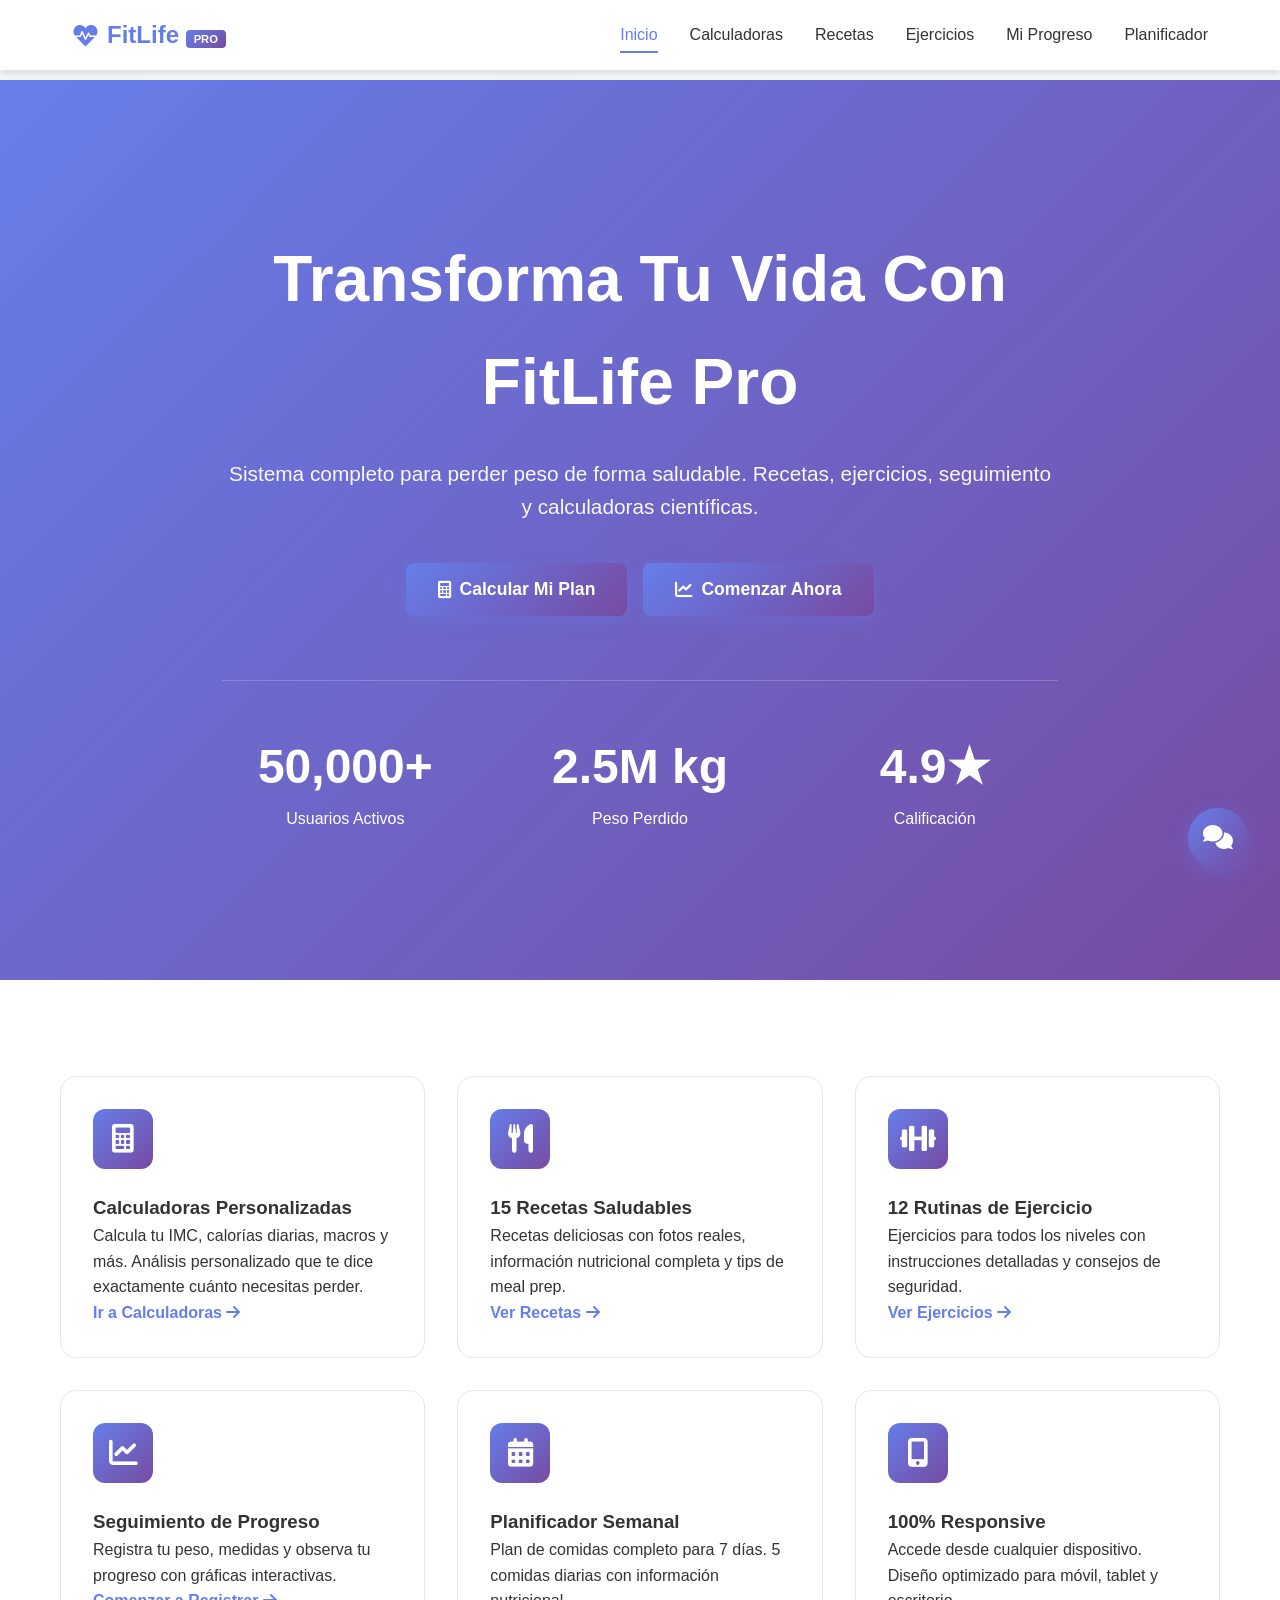
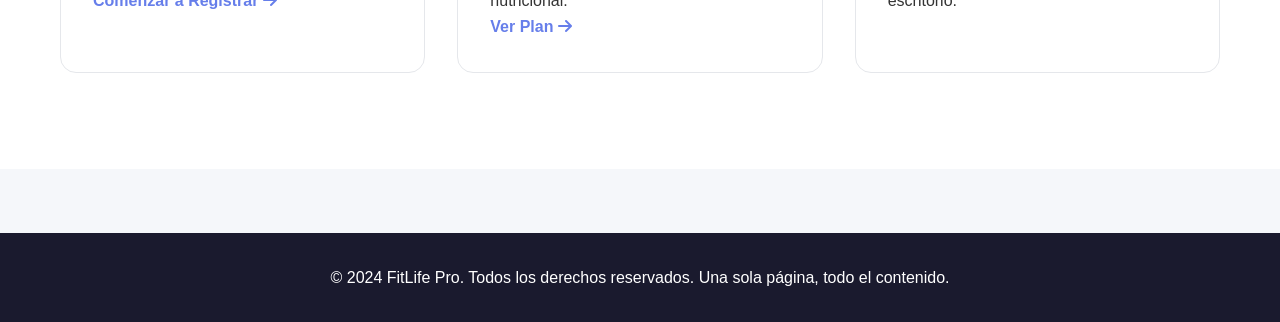
==== commit 8d6e7636: "✨ MEGA UPDATE: Página profesional de weight loss completa 🎯 NUEVAS CARACTERÍSTICAS:  📱 Modal de Rece" ====
--- a/index.html
+++ b/index.html
@@ -88,12 +88,56 @@
         /* Footer */
         .footer { background: var(--dark); color: white; padding: 2rem 0; text-align: center; margin-top: 4rem; }
         
+        /* Modal */
+        .modal { display: none; position: fixed; top: 0; left: 0; right: 0; bottom: 0; background: rgba(0,0,0,0.8); z-index: 2000; overflow-y: auto; padding: 2rem; }
+        .modal.active { display: flex; align-items: center; justify-content: center; }
+        .modal-content { background: white; border-radius: 20px; max-width: 900px; width: 100%; max-height: 90vh; overflow-y: auto; position: relative; }
+        .modal-header { position: sticky; top: 0; background: linear-gradient(135deg, var(--primary), var(--secondary)); color: white; padding: 2rem; border-radius: 20px 20px 0 0; z-index: 1; }
+        .modal-close { position: absolute; top: 1rem; right: 1rem; background: rgba(255,255,255,0.2); border: none; color: white; width: 40px; height: 40px; border-radius: 50%; cursor: pointer; font-size: 1.5rem; transition: all 0.3s; }
+        .modal-close:hover { background: rgba(255,255,255,0.3); transform: rotate(90deg); }
+        .modal-body { padding: 2rem; }
+        .nutrition-grid { display: grid; grid-template-columns: repeat(4, 1fr); gap: 1rem; margin: 2rem 0; }
+        .nutrition-item { text-align: center; padding: 1rem; background: var(--light); border-radius: 12px; }
+        .nutrition-value { font-size: 2rem; font-weight: 700; color: var(--primary); }
+        .recipe-section { margin: 2rem 0; }
+        .recipe-section h3 { color: var(--dark); margin-bottom: 1rem; display: flex; align-items: center; gap: 0.5rem; }
+        .ingredient-item, .instruction-item { padding: 0.75rem; margin: 0.5rem 0; background: var(--light); border-radius: 8px; display: flex; align-items: start; gap: 0.5rem; }
+        .ingredient-item:before { content: '✓'; color: var(--success); font-weight: bold; }
+        .instruction-item { background: white; border-left: 4px solid var(--primary); }
+        .step-number { background: var(--primary); color: white; width: 28px; height: 28px; border-radius: 50%; display: flex; align-items: center; justify-content: center; font-weight: bold; font-size: 0.9rem; flex-shrink: 0; }
+
+        /* Chatbot */
+        .chat-button { position: fixed; bottom: 2rem; right: 2rem; width: 60px; height: 60px; border-radius: 50%; background: linear-gradient(135deg, var(--primary), var(--secondary)); color: white; border: none; font-size: 1.5rem; cursor: pointer; box-shadow: 0 4px 20px rgba(102, 126, 234, 0.4); z-index: 1000; transition: all 0.3s; }
+        .chat-button:hover { transform: scale(1.1); box-shadow: 0 6px 30px rgba(102, 126, 234, 0.6); }
+        .chat-window { position: fixed; bottom: 100px; right: 2rem; width: 380px; height: 550px; background: white; border-radius: 20px; box-shadow: 0 10px 40px rgba(0,0,0,0.2); z-index: 999; display: none; flex-direction: column; }
+        .chat-window.active { display: flex; }
+        .chat-header { background: linear-gradient(135deg, var(--primary), var(--secondary)); color: white; padding: 1.5rem; border-radius: 20px 20px 0 0; display: flex; justify-content: space-between; align-items: center; }
+        .chat-messages { flex: 1; overflow-y: auto; padding: 1.5rem; display: flex; flex-direction: column; gap: 1rem; }
+        .chat-message { padding: 1rem; border-radius: 12px; max-width: 85%; animation: slideIn 0.3s; }
+        .chat-message.bot { background: var(--light); align-self: flex-start; }
+        .chat-message.user { background: linear-gradient(135deg, var(--primary), var(--secondary)); color: white; align-self: flex-end; }
+        .chat-input-container { padding: 1rem; border-top: 1px solid var(--border); display: flex; gap: 0.5rem; }
+        .chat-input { flex: 1; padding: 0.75rem; border: 2px solid var(--border); border-radius: 25px; font-size: 0.95rem; }
+        .chat-input:focus { outline: none; border-color: var(--primary); }
+        .chat-send { background: linear-gradient(135deg, var(--primary), var(--secondary)); color: white; border: none; width: 45px; height: 45px; border-radius: 50%; cursor: pointer; }
+        .chat-suggestions { display: flex; flex-wrap: wrap; gap: 0.5rem; padding: 0 1.5rem 1rem; }
+        .chat-suggestion { background: var(--light); padding: 0.5rem 1rem; border-radius: 20px; font-size: 0.85rem; cursor: pointer; border: 1px solid var(--border); transition: all 0.3s; }
+        .chat-suggestion:hover { background: var(--primary); color: white; }
+        @keyframes slideIn { from { opacity: 0; transform: translateY(10px); } to { opacity: 1; transform: translateY(0); } }
+
+        /* Tips Banner */
+        .tips-banner { background: linear-gradient(135deg, #f093fb 0%, #f5576c 100%); color: white; padding: 1.5rem; text-align: center; font-size: 1.1rem; font-weight: 500; margin-top: 80px; animation: fadeIn 1s; }
+        @keyframes fadeIn { from { opacity: 0; } to { opacity: 1; } }
+
         /* Responsive */
         @media (max-width: 968px) {
             .nav-menu { display: none; }
             .hero-title { font-size: 2.5rem; }
             .hero-stats { grid-template-columns: 1fr; }
             .features-grid, .grid-3, .grid-4 { grid-template-columns: 1fr; }
+            .nutrition-grid { grid-template-columns: repeat(2, 1fr); }
+            .chat-window { width: calc(100% - 2rem); right: 1rem; }
+            .modal { padding: 0.5rem; }
         }
     </style>
 </head>
@@ -178,6 +222,9 @@
 
     <!-- CALCULATORS SECTION -->
     <div id="calculators-section" class="page-section">
+        <div class="tips-banner" id="daily-tip">
+            💡 Tip del día: ¡Cargando consejo motivacional!
+        </div>
         <div class="section-hero">
             <h1><i class="fas fa-calculator"></i> Calculadoras de Salud</h1>
             <p>Herramientas científicas para calcular tu IMC, calorías diarias y más</p>
@@ -246,6 +293,34 @@
                 </form>
                 <div id="cal-result" style="margin-top: 2rem;"></div>
             </div>
+            <div class="card">
+                <h2 class="card-title"><i class="fas fa-tint"></i> Calculadora de Agua Diaria</h2>
+                <form onsubmit="calculateWater(event)">
+                    <div class="form-grid">
+                        <div class="form-group">
+                            <label>Peso (kg)</label>
+                            <input type="number" step="0.1" id="water-weight" required placeholder="70">
+                        </div>
+                        <div class="form-group">
+                            <label>Nivel de Actividad</label>
+                            <select id="water-activity" required>
+                                <option value="low">Sedentario</option>
+                                <option value="moderate">Moderado</option>
+                                <option value="high">Alto</option>
+                            </select>
+                        </div>
+                        <div class="form-group">
+                            <label>Clima</label>
+                            <select id="water-climate" required>
+                                <option value="normal">Normal</option>
+                                <option value="hot">Caluroso</option>
+                            </select>
+                        </div>
+                    </div>
+                    <button type="submit" class="btn-primary"><i class="fas fa-calculator"></i> Calcular Agua</button>
+                </form>
+                <div id="water-result" style="margin-top: 2rem;"></div>
+            </div>
         </div>
     </div>
 
@@ -310,6 +385,47 @@
         </div>
         <div class="container section-content">
             <div id="planner-content"></div>
+        </div>
+    </div>
+
+    <!-- Recipe Modal -->
+    <div id="recipe-modal" class="modal">
+        <div class="modal-content">
+            <div class="modal-header">
+                <h2 id="modal-recipe-title"></h2>
+                <button class="modal-close" onclick="closeRecipeModal()">×</button>
+            </div>
+            <div class="modal-body" id="modal-recipe-body"></div>
+        </div>
+    </div>
+
+    <!-- Chatbot -->
+    <button class="chat-button" onclick="toggleChat()" id="chat-btn">
+        <i class="fas fa-comments"></i>
+    </button>
+    <div class="chat-window" id="chat-window">
+        <div class="chat-header">
+            <div>
+                <h3 style="margin: 0;">💬 Asistente FitLife</h3>
+                <p style="margin: 0; font-size: 0.85rem; opacity: 0.9;">Pregúntame lo que quieras</p>
+            </div>
+            <button class="modal-close" onclick="toggleChat()" style="position: static;">×</button>
+        </div>
+        <div class="chat-suggestions">
+            <div class="chat-suggestion" onclick="askQuestion('¿Cuánta agua debo tomar?')">💧 ¿Cuánta agua?</div>
+            <div class="chat-suggestion" onclick="askQuestion('¿Cómo perder peso rápido?')">🏃 Perder peso</div>
+            <div class="chat-suggestion" onclick="askQuestion('¿Qué alimentos evitar?')">🍔 Qué evitar</div>
+        </div>
+        <div class="chat-messages" id="chat-messages">
+            <div class="chat-message bot">
+                ¡Hola! 👋 Soy tu asistente de FitLife Pro. Pregúntame sobre nutrición, ejercicio, pérdida de peso y más.
+            </div>
+        </div>
+        <div class="chat-input-container">
+            <input type="text" class="chat-input" id="chat-input" placeholder="Escribe tu pregunta..." onkeypress="if(event.key==='Enter') sendMessage()">
+            <button class="chat-send" onclick="sendMessage()">
+                <i class="fas fa-paper-plane"></i>
+            </button>
         </div>
     </div>
 
@@ -383,6 +499,40 @@
                     <p><strong>Metabolismo Basal (BMR):</strong> ${Math.round(bmr)} cal/día</p>
                     <p><strong>Gasto Total (TDEE):</strong> ${tdee} cal/día</p>
                     <p style="font-size: 1.2rem; margin-top: 1rem;"><strong>Calorías Objetivo:</strong> ${target} cal/día</p>
+                </div>
+            `;
+        }
+
+        function calculateWater(e) {
+            e.preventDefault();
+            const weight = parseFloat(document.getElementById('water-weight').value);
+            const activity = document.getElementById('water-activity').value;
+            const climate = document.getElementById('water-climate').value;
+
+            let baseWater = weight * 35; // ml por kg
+
+            if (activity === 'moderate') baseWater *= 1.2;
+            else if (activity === 'high') baseWater *= 1.4;
+
+            if (climate === 'hot') baseWater *= 1.15;
+
+            const liters = (baseWater / 1000).toFixed(1);
+            const glasses = Math.round(baseWater / 250);
+
+            document.getElementById('water-result').innerHTML = `
+                <div style="padding: 2rem; background: linear-gradient(135deg, #4facfe22, #00f2fe22); border-radius: 8px; border-left: 4px solid #4facfe;">
+                    <h3 style="color: #4facfe; margin-bottom: 1rem;">💧 Tu Objetivo de Hidratación</h3>
+                    <p style="font-size: 2rem; font-weight: 700; color: #4facfe; margin: 1rem 0;">${liters} Litros al día</p>
+                    <p style="font-size: 1.2rem; margin: 0.5rem 0;">Equivalente a <strong>${glasses} vasos</strong> de agua (250ml c/u)</p>
+                    <div style="margin-top: 1.5rem; padding-top: 1.5rem; border-top: 1px solid #4facfe33;">
+                        <p><strong>💡 Tips de hidratación:</strong></p>
+                        <ul style="margin-top: 0.5rem; padding-left: 1.5rem;">
+                            <li>Bebe un vaso de agua al despertar</li>
+                            <li>Lleva una botella contigo siempre</li>
+                            <li>Bebe agua antes de cada comida</li>
+                            <li>Si tu orina es amarillo oscuro, necesitas más agua</li>
+                        </ul>
+                    </div>
                 </div>
             `;
         }
@@ -952,19 +1102,88 @@
             "Puedes sustituir espinaca por col rizada para variar los nutrientes."
         ]
     }
+];
 
         // ==================== LOAD RECIPES ====================
         function loadRecipes() {
             const grid = document.getElementById('recipes-grid');
             grid.innerHTML = recipes.map(r => `
-                <div class="card" style="cursor: pointer;">
+                <div class="card" style="cursor: pointer;" onclick="openRecipeModal(${r.id})">
                     <img src="${r.image}" style="width: 100%; height: 200px; object-fit: cover; border-radius: 8px; margin-bottom: 1rem;">
                     <h3>${r.title}</h3>
                     <p style="color: var(--text-light); margin: 0.5rem 0;"><i class="fas fa-clock"></i> ${r.time} | <i class="fas fa-fire"></i> ${r.calories} cal</p>
                     <p style="margin: 1rem 0;"><strong>Proteína:</strong> ${r.nutrition.protein} | <strong>Dificultad:</strong> ${r.difficulty}</p>
+                    <button class="btn-primary" style="width: 100%; margin-top: 1rem;">Ver Receta Completa <i class="fas fa-arrow-right"></i></button>
                 </div>
             `).join('');
             window.recipesLoaded = true;
+        }
+
+        function openRecipeModal(id) {
+            const recipe = recipes.find(r => r.id === id);
+            if (!recipe) return;
+
+            document.getElementById('modal-recipe-title').innerHTML = `${recipe.title}`;
+            document.getElementById('modal-recipe-body').innerHTML = `
+                <img src="${recipe.image}" style="width: 100%; height: 300px; object-fit: cover; border-radius: 12px; margin-bottom: 2rem;">
+
+                <div style="display: flex; gap: 1rem; margin-bottom: 2rem; flex-wrap: wrap;">
+                    <div style="background: var(--light); padding: 0.75rem 1.5rem; border-radius: 8px;">
+                        <i class="fas fa-clock"></i> ${recipe.time}
+                    </div>
+                    <div style="background: var(--light); padding: 0.75rem 1.5rem; border-radius: 8px;">
+                        <i class="fas fa-fire"></i> ${recipe.calories} calorías
+                    </div>
+                    <div style="background: var(--light); padding: 0.75rem 1.5rem; border-radius: 8px;">
+                        <i class="fas fa-signal"></i> ${recipe.difficulty}
+                    </div>
+                </div>
+
+                <div class="nutrition-grid">
+                    <div class="nutrition-item">
+                        <div class="nutrition-value">${recipe.nutrition.protein}</div>
+                        <div>Proteína</div>
+                    </div>
+                    <div class="nutrition-item">
+                        <div class="nutrition-value">${recipe.nutrition.carbs}</div>
+                        <div>Carbos</div>
+                    </div>
+                    <div class="nutrition-item">
+                        <div class="nutrition-value">${recipe.nutrition.fat}</div>
+                        <div>Grasas</div>
+                    </div>
+                    <div class="nutrition-item">
+                        <div class="nutrition-value">${recipe.nutrition.fiber}</div>
+                        <div>Fibra</div>
+                    </div>
+                </div>
+
+                <div class="recipe-section">
+                    <h3><i class="fas fa-shopping-basket"></i> Ingredientes</h3>
+                    ${recipe.ingredients.map(ing => `<div class="ingredient-item">${ing}</div>`).join('')}
+                </div>
+
+                <div class="recipe-section">
+                    <h3><i class="fas fa-list-ol"></i> Instrucciones</h3>
+                    ${recipe.instructions.map((inst, i) => `
+                        <div class="instruction-item">
+                            <div class="step-number">${i + 1}</div>
+                            <div>${inst}</div>
+                        </div>
+                    `).join('')}
+                </div>
+
+                <div class="recipe-section">
+                    <h3><i class="fas fa-lightbulb"></i> Tips de Meal Prep</h3>
+                    ${recipe.mealPrepTips.map(tip => `<div class="ingredient-item">${tip}</div>`).join('')}
+                </div>
+            `;
+
+            document.getElementById('recipe-modal').classList.add('active');
+        }
+
+        function closeRecipeModal() {
+            document.getElementById('recipe-modal').classList.remove('active');
         }
 
         // ==================== EXERCISES ====================
@@ -1094,10 +1313,131 @@
             window.plannerLoaded = true;
         }
 
+        // ==================== CHATBOT ====================
+        function toggleChat() {
+            const chatWindow = document.getElementById('chat-window');
+            chatWindow.classList.toggle('active');
+            if (chatWindow.classList.contains('active')) {
+                document.getElementById('chat-input').focus();
+            }
+        }
+
+        function askQuestion(question) {
+            document.getElementById('chat-input').value = question;
+            sendMessage();
+        }
+
+        function sendMessage() {
+            const input = document.getElementById('chat-input');
+            const message = input.value.trim();
+            if (!message) return;
+
+            const messagesContainer = document.getElementById('chat-messages');
+
+            // Add user message
+            messagesContainer.innerHTML += `<div class="chat-message user">${message}</div>`;
+            input.value = '';
+
+            // Get AI response
+            setTimeout(() => {
+                const response = getAIResponse(message);
+                messagesContainer.innerHTML += `<div class="chat-message bot">${response}</div>`;
+                messagesContainer.scrollTop = messagesContainer.scrollHeight;
+            }, 500);
+        }
+
+        function getAIResponse(question) {
+            const q = question.toLowerCase();
+
+            // Base de conocimientos de nutrición y pérdida de peso
+            if (q.includes('agua') || q.includes('hidrat')) {
+                return '💧 Debes tomar aproximadamente 35ml de agua por kg de peso corporal. Usa nuestra <strong>Calculadora de Agua</strong> en la sección de Calculadoras para obtener tu objetivo personalizado. El agua ayuda a acelerar el metabolismo y reduce el hambre.';
+            }
+            else if (q.includes('perder peso') || q.includes('bajar') || q.includes('adelgazar')) {
+                return '🎯 Para perder peso de forma saludable:<br>1. Crea un déficit calórico de 500 cal/día (pierde ~0.5kg/semana)<br>2. Come más proteína (mantiene saciedad)<br>3. Haz ejercicio 3-4 veces por semana<br>4. Duerme 7-8 horas<br>5. Usa nuestro <strong>Tracker de Progreso</strong> para seguimiento.';
+            }
+            else if (q.includes('proteína') || q.includes('proteina')) {
+                return '🥩 La proteína es esencial para perder peso:<br>• Objetivo: 1.6-2.2g por kg de peso<br>• Aumenta saciedad y metabolismo<br>• Preserva masa muscular<br>• Fuentes: pollo, pescado, huevos, legumbres, yogur griego<br>Mira nuestras <strong>Recetas</strong> ricas en proteína.';
+            }
+            else if (q.includes('ejercicio') || q.includes('entrenar')) {
+                return '💪 Plan de ejercicio para pérdida de peso:<br>• 3x semana: Entrenamiento de fuerza (preserva músculo)<br>• 2-3x semana: Cardio moderado (20-30 min)<br>• Camina 10,000 pasos diarios<br>• Descansa 1-2 días<br>Explora nuestra sección de <strong>Ejercicios</strong> con 12 rutinas.';
+            }
+            else if (q.includes('evitar') || q.includes('no comer')) {
+                return '🚫 Alimentos a limitar para perder peso:<br>• Azúcares añadidos y refrescos<br>• Frituras y ultraprocesados<br>• Alcohol (calorías vacías)<br>• Panes blancos y harinas refinadas<br>✅ Enfócate en: vegetales, proteínas magras, granos enteros, frutas.';
+            }
+            else if (q.includes('imc') || q.includes('índice')) {
+                return '📊 El IMC (Índice de Masa Corporal) relaciona tu peso y altura:<br>• Bajo peso: <18.5<br>• Normal: 18.5-24.9<br>• Sobrepeso: 25-29.9<br>• Obesidad: ≥30<br>Usa nuestra <strong>Calculadora de IMC</strong> para calcular el tuyo y saber cuántos kg te faltan para tu peso ideal.';
+            }
+            else if (q.includes('calorías') || q.includes('calorias')) {
+                return '🔥 Calorías para perder peso:<br>1. Calcula tu TDEE (gasto calórico total)<br>2. Resta 500 cal para perder ~0.5kg/semana<br>3. No bajes de 1200 cal (mujeres) o 1500 cal (hombres)<br>Usa nuestra <strong>Calculadora de Calorías</strong> para tu plan personalizado.';
+            }
+            else if (q.includes('carbohidrato') || q.includes('carbs')) {
+                return '🍚 Carbohidratos en pérdida de peso:<br>• No son el enemigo - elige los correctos<br>• Prefiere: avena, arroz integral, quinoa, batata<br>• Evita: azúcares, harinas blancas, dulces<br>• Objetivo: 40-50% de tus calorías<br>• Consúmelos después de entrenar';
+            }
+            else if (q.includes('dormir') || q.includes('sueño')) {
+                return '😴 El sueño es crucial para perder peso:<br>• 7-8 horas por noche es óptimo<br>• Poco sueño aumenta cortisol (hormona del estrés)<br>• Más hambre al día siguiente<br>• Peor recuperación muscular<br>• Afecta metabolismo hasta 20%';
+            }
+            else if (q.includes('ayuno') || q.includes('intermitente')) {
+                return '⏰ Ayuno intermitente:<br>• 16:8 es el más popular (16h ayuno, 8h comida)<br>• Ayuda a crear déficit calórico<br>• No es mágico - las calorías siguen importando<br>• Bueno si te funciona, no obligatorio<br>• Mantén hidratación durante ayuno';
+            }
+            else if (q.includes('receta') || q.includes('comida')) {
+                return '🍽️ Tenemos <strong>15 recetas deliciosas</strong> para pérdida de peso:<br>• Ensaladas con proteína<br>• Buddha bowls nutritivos<br>• Salmón y pescado<br>• Smoothie bowls<br>• Todas con info nutricional completa<br>Ve a la sección de <strong>Recetas</strong> y haz clic en cualquiera para ver ingredientes y preparación.';
+            }
+            else if (q.includes('motivación') || q.includes('motivacion') || q.includes('ayuda')) {
+                return '💪 Consejos de motivación:<br>1. Establece metas pequeñas y alcanzables<br>2. Toma fotos de progreso (más importantes que la báscula)<br>3. Celebra cada logro pequeño<br>4. Ten un "por qué" fuerte<br>5. No busques perfección, busca consistencia<br>🌟 Usa nuestro <strong>Tracker</strong> para ver tu progreso visual.';
+            }
+            else if (q.includes('plato') || q.includes('porción')) {
+                return '🍽️ Método del plato saludable:<br>• 50% vegetales (brócoli, espinaca, etc)<br>• 25% proteína magra (pollo, pescado, tofu)<br>• 25% carbohidratos complejos (arroz integral, quinoa)<br>• 1 cucharada de grasa saludable (aceite oliva, aguacate)';
+            }
+            else if (q.includes('hola') || q.includes('buenos') || q.includes('hi')) {
+                return '¡Hola! 👋 Soy tu asistente de FitLife Pro. Puedo ayudarte con:<br>• Nutrición y dietas<br>• Ejercicio y rutinas<br>• Pérdida de peso saludable<br>• Cálculo de calorías, IMC, agua<br>• Recetas saludables<br>¿Qué te gustaría saber?';
+            }
+            else {
+                return '🤔 Interesante pregunta. Puedo ayudarte con:<br>• Pérdida de peso y nutrición<br>• Ejercicios y rutinas<br>• Calculadoras (IMC, calorías, agua)<br>• Recetas saludables<br>• Tips de motivación<br><br>Intenta preguntar algo como "¿Cómo perder peso?" o "¿Cuánta agua tomar?"';
+            }
+        }
+
+        // ==================== DAILY TIPS ====================
+        const dailyTips = [
+            '💧 Bebe un vaso de agua al despertar - activa tu metabolismo hasta 24%',
+            '🥗 Come proteína en cada comida - mantiene la saciedad y quema más calorías',
+            '🚶 Camina 10,000 pasos diarios - quema 300-400 calorías extras',
+            '😴 Duerme 7-8 horas - el sueño deficiente aumenta el hambre hasta 25%',
+            '🥑 Incluye grasas saludables - aguacate y nueces ayudan a absorber vitaminas',
+            '🍽️ Come despacio y mastica bien - tu cerebro tarda 20 min en sentir saciedad',
+            '📊 Pésate solo 1 vez por semana - el peso fluctúa diariamente hasta 2kg',
+            '🏋️ Entrena fuerza 3x semana - el músculo quema calorías incluso en reposo',
+            '🥤 Evita bebidas azucaradas - tienen calorías vacías sin saciar',
+            '📝 Planifica tus comidas - reduces decisiones impulsivas y comes mejor',
+            '🍎 Snackea frutas y vegetales - volumen alto, calorías bajas',
+            '⏰ No saltes comidas - causa hambre extrema y mala toma de decisiones',
+            '🧘 Reduce el estrés - el cortisol alto promueve acumulación de grasa',
+            '📸 Toma fotos de progreso - más importantes que el número en la báscula',
+            '🎯 Establece metas realistas - 0.5-1kg por semana es saludable y sostenible',
+            '🥦 Llena la mitad del plato con vegetales - alto volumen, bajas calorías',
+            '💪 La consistencia vence la perfección - 80% bien es mejor que 100% imposible',
+            '🌊 Bebe agua antes de comer - puede reducir el hambre hasta 20%',
+            '🏃 HIIT 2x semana - 20 minutos queman más que 40 de cardio tradicional',
+            '🍳 Desayuna proteína - reduce antojos durante el día hasta 60%'
+        ];
+
+        function showRandomTip() {
+            const tip = dailyTips[Math.floor(Math.random() * dailyTips.length)];
+            const tipElement = document.getElementById('daily-tip');
+            if (tipElement) {
+                tipElement.innerHTML = tip;
+            }
+        }
+
         // ==================== INITIALIZATION ====================
         document.getElementById('entry-date').valueAsDate = new Date();
         updateStats();
         drawChart();
+        showRandomTip();
+
+        // Change tip every 10 seconds
+        setInterval(showRandomTip, 10000);
+
         console.log('✅ FitLife Pro - Single Page App - COMPLETO!');
     </script>
 </body>
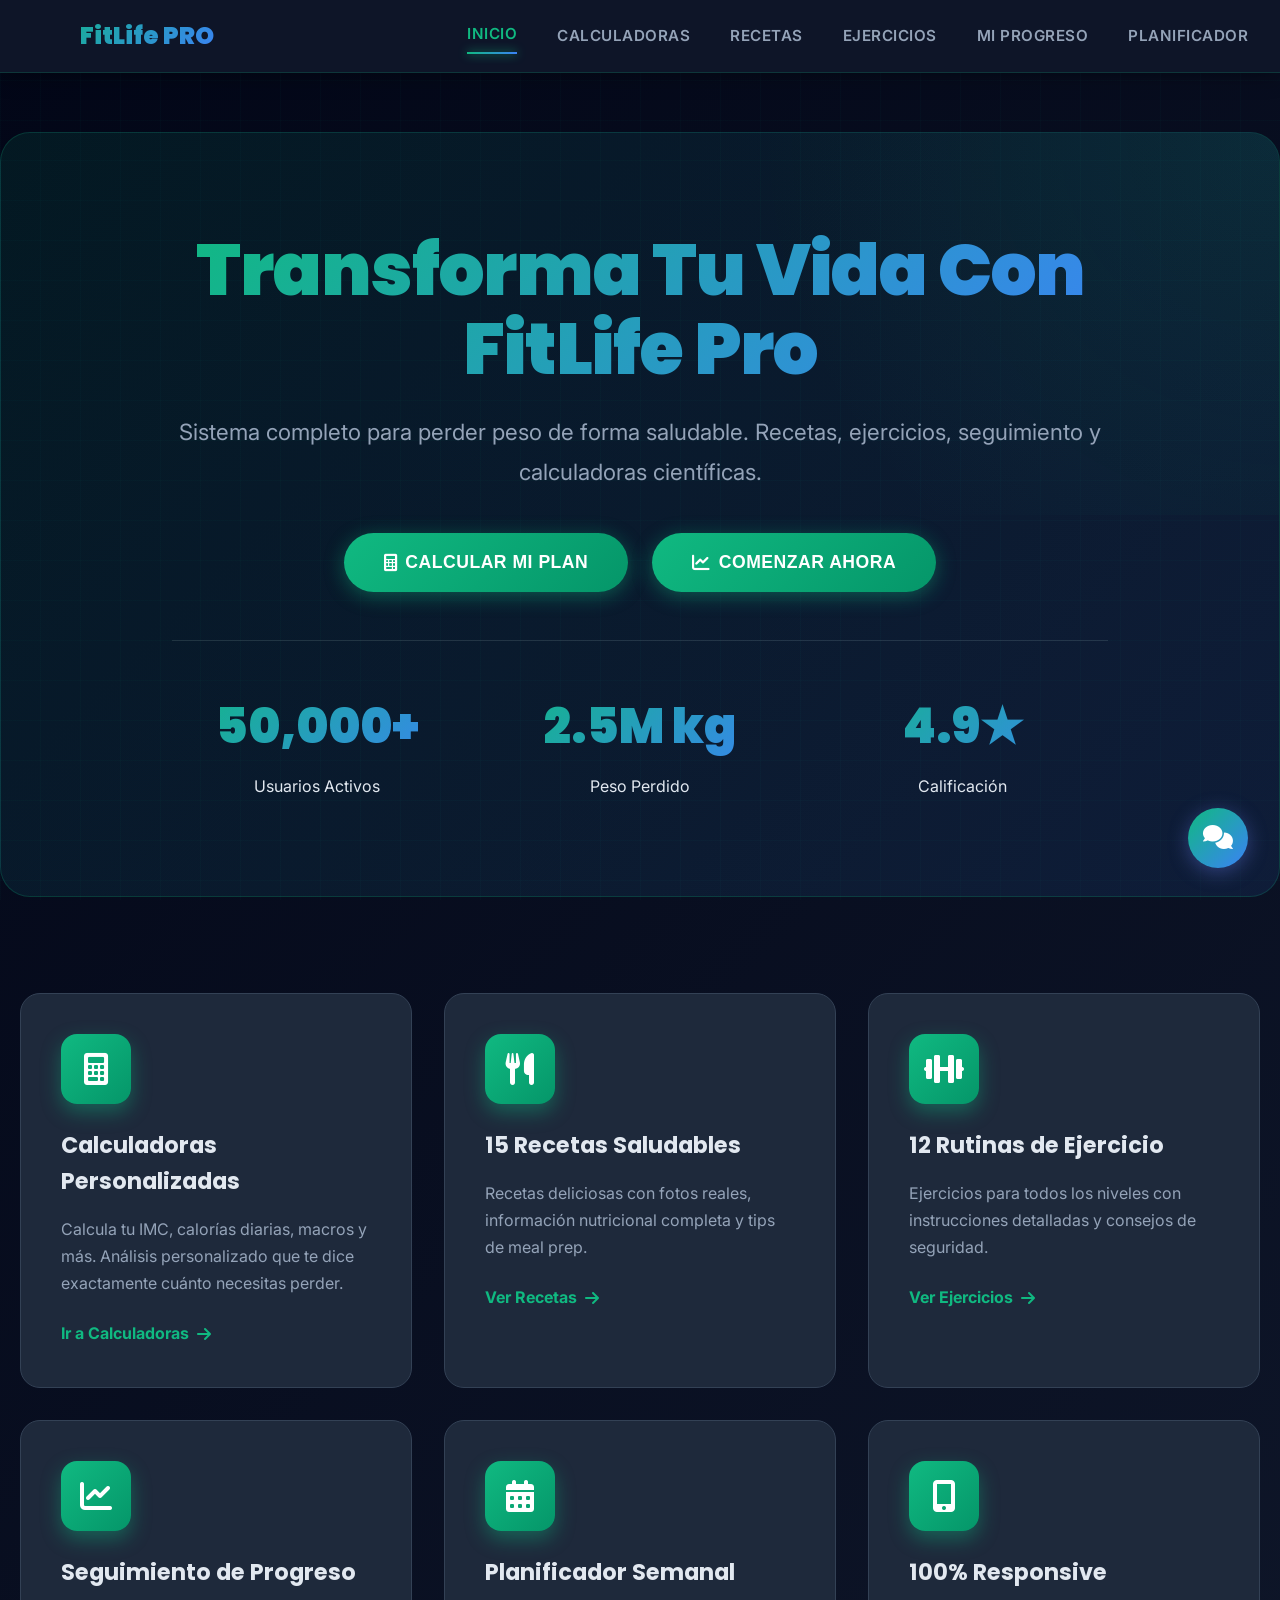
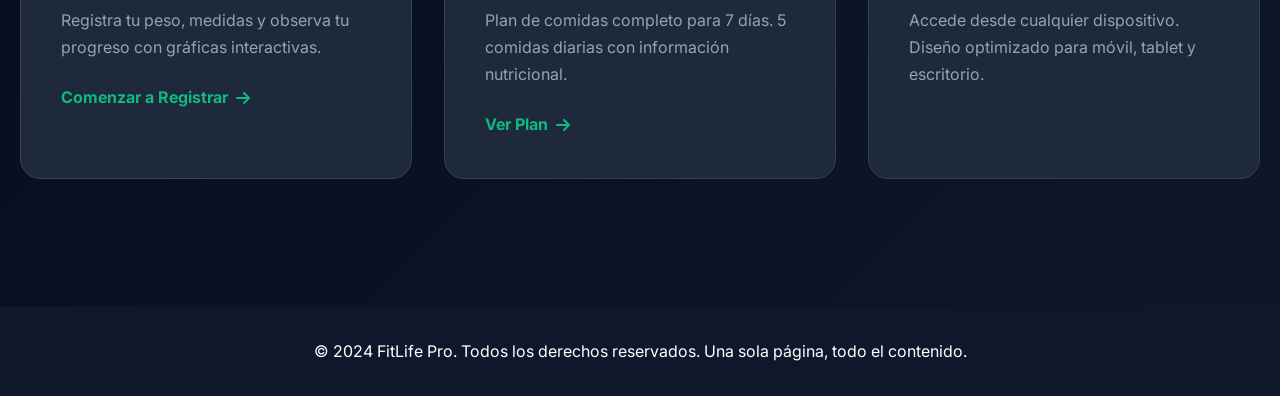
==== commit c97736f2: "🎨 REDESIGN: Tema oscuro profesional aplicado ✨ Cambios visuales: - Fondo oscuro con grid animado - N" ====
--- a/index.html
+++ b/index.html
@@ -3,83 +3,542 @@
 <head>
     <meta charset="UTF-8">
     <meta name="viewport" content="width=device-width, initial-scale=1.0">
-    <title>FitLife Pro - Tu Plataforma Completa de Pérdida de Peso</title>
+    <title>FitLife Pro - Transformación Profesional de Pérdida de Peso</title>
     <link rel="stylesheet" href="https://cdnjs.cloudflare.com/ajax/libs/font-awesome/6.0.0/css/all.min.css">
+    <link href="https://fonts.googleapis.com/css2?family=Inter:wght@300;400;600;700;900&family=Poppins:wght@400;600;700;800;900&display=swap" rel="stylesheet">
     <style>
         * { margin: 0; padding: 0; box-sizing: border-box; }
         
         :root {
-            --primary: #667eea;
-            --secondary: #764ba2;
-            --success: #4caf50;
-            --warning: #ff9800;
-            --danger: #f5576c;
-            --dark: #1a1a2e;
-            --light: #f5f7fa;
-            --text: #333;
-            --text-light: #6b7280;
-            --border: #e5e7eb;
-            --shadow: 0 4px 6px rgba(0, 0, 0, 0.1);
-            --shadow-lg: 0 10px 30px rgba(0, 0, 0, 0.15);
+            --primary: #10b981;
+            --primary-dark: #059669;
+            --secondary: #3b82f6;
+            --success: #22c55e;
+            --warning: #f59e0b;
+            --danger: #ef4444;
+            --dark: #0f172a;
+            --darker: #020617;
+            --card-bg: #1e293b;
+            --light: #f1f5f9;
+            --text: #e2e8f0;
+            --text-dim: #94a3b8;
+            --border: #334155;
+            --shadow: 0 4px 6px rgba(0, 0, 0, 0.3);
+            --shadow-lg: 0 20px 40px rgba(0, 0, 0, 0.4);
+            --glow: 0 0 20px rgba(16, 185, 129, 0.5);
         }
         
         html { scroll-behavior: smooth; }
-        body { font-family: -apple-system, BlinkMacSystemFont, 'Segoe UI', Roboto, sans-serif; line-height: 1.6; color: var(--text); background: var(--light); }
-        .container { max-width: 1200px; margin: 0 auto; padding: 0 20px; }
+
+        body {
+            font-family: 'Inter', -apple-system, BlinkMacSystemFont, 'Segoe UI', sans-serif;
+            line-height: 1.6;
+            color: var(--text);
+            background: linear-gradient(135deg, var(--darker) 0%, var(--dark) 100%);
+            min-height: 100vh;
+            position: relative;
+        }
+
+        body::before {
+            content: '';
+            position: fixed;
+            top: 0;
+            left: 0;
+            width: 100%;
+            height: 100%;
+            background-image:
+                linear-gradient(rgba(16, 185, 129, 0.03) 1px, transparent 1px),
+                linear-gradient(90deg, rgba(16, 185, 129, 0.03) 1px, transparent 1px);
+            background-size: 40px 40px;
+            animation: gridMove 15s linear infinite;
+            z-index: 0;
+            pointer-events: none;
+        }
+
+        @keyframes gridMove {
+            0% { transform: translate(0, 0); }
+            100% { transform: translate(40px, 40px); }
+        }
+
+        .container { max-width: 1400px; margin: 0 auto; padding: 0 20px; position: relative; z-index: 1; }
         
         /* Navigation */
-        .navbar { position: fixed; top: 0; left: 0; right: 0; background: white; box-shadow: var(--shadow); z-index: 1000; }
-        .nav-container { max-width: 1200px; margin: 0 auto; padding: 1rem 2rem; display: flex; justify-content: space-between; align-items: center; }
-        .nav-logo { display: flex; align-items: center; gap: 0.5rem; font-size: 1.5rem; font-weight: 700; color: var(--primary); cursor: pointer; }
-        .pro-badge { background: linear-gradient(135deg, var(--primary), var(--secondary)); color: white; padding: 0.2rem 0.5rem; border-radius: 4px; font-size: 0.7rem; font-weight: 700; }
-        .nav-menu { display: flex; list-style: none; gap: 2rem; }
-        .nav-menu li { cursor: pointer; color: var(--text); font-weight: 500; transition: all 0.3s; position: relative; }
-        .nav-menu li:hover, .nav-menu li.active { color: var(--primary); }
-        .nav-menu li:after { content: ''; position: absolute; bottom: -5px; left: 0; width: 0; height: 2px; background: var(--primary); transition: width 0.3s; }
-        .nav-menu li:hover:after, .nav-menu li.active:after { width: 100%; }
+        .navbar {
+            position: fixed;
+            top: 0;
+            left: 0;
+            right: 0;
+            background: rgba(15, 23, 42, 0.95);
+            backdrop-filter: blur(10px);
+            box-shadow: 0 4px 20px rgba(0, 0, 0, 0.3);
+            z-index: 1000;
+            border-bottom: 1px solid rgba(16, 185, 129, 0.2);
+        }
+
+        .nav-container {
+            max-width: 1400px;
+            margin: 0 auto;
+            padding: 1rem 2rem;
+            display: flex;
+            justify-content: space-between;
+            align-items: center;
+        }
+
+        .nav-logo {
+            display: flex;
+            align-items: center;
+            gap: 0.75rem;
+            font-size: 1.5rem;
+            font-weight: 900;
+            font-family: 'Poppins', sans-serif;
+            background: linear-gradient(135deg, var(--primary), var(--secondary));
+            -webkit-background-clip: text;
+            -webkit-text-fill-color: transparent;
+            cursor: pointer;
+            transition: all 0.3s;
+        }
+
+        .nav-logo:hover {
+            transform: scale(1.05);
+            filter: drop-shadow(var(--glow));
+        }
+
+        .nav-logo i {
+            color: var(--primary);
+            font-size: 2rem;
+            filter: drop-shadow(0 0 10px rgba(16, 185, 129, 0.6));
+        }
+
+        .nav-menu {
+            display: flex;
+            list-style: none;
+            gap: 2.5rem;
+        }
+
+        .nav-menu li {
+            cursor: pointer;
+            color: var(--text-dim);
+            font-weight: 600;
+            transition: all 0.3s;
+            position: relative;
+            padding: 0.5rem 0;
+            font-size: 0.95rem;
+            text-transform: uppercase;
+            letter-spacing: 0.5px;
+        }
+
+        .nav-menu li:hover,
+        .nav-menu li.active {
+            color: var(--primary);
+            transform: translateY(-2px);
+        }
+
+        .nav-menu li:after {
+            content: '';
+            position: absolute;
+            bottom: 0;
+            left: 0;
+            width: 0;
+            height: 2px;
+            background: linear-gradient(90deg, var(--primary), var(--secondary));
+            transition: width 0.3s;
+            box-shadow: 0 0 10px var(--primary);
+        }
+
+        .nav-menu li:hover:after,
+        .nav-menu li.active:after {
+            width: 100%;
+        }
         
         /* Sections */
-        .page-section { display: none; min-height: 100vh; padding-top: 80px; }
-        .page-section.active { display: block; }
+        .page-section {
+            display: none;
+            min-height: 100vh;
+            padding-top: 100px;
+        }
+
+        .page-section.active {
+            display: block;
+            animation: fadeInUp 0.6s ease;
+        }
+
+        @keyframes fadeInUp {
+            from {
+                opacity: 0;
+                transform: translateY(30px);
+            }
+            to {
+                opacity: 1;
+                transform: translateY(0);
+            }
+        }
         
         /* Buttons */
-        .btn-primary, .btn-secondary { display: inline-flex; align-items: center; gap: 0.5rem; padding: 0.75rem 1.5rem; border-radius: 8px; font-weight: 600; transition: all 0.3s; cursor: pointer; border: none; font-size: 1rem; }
-        .btn-primary { background: linear-gradient(135deg, var(--primary), var(--secondary)); color: white; box-shadow: 0 4px 15px rgba(102, 126, 234, 0.3); }
-        .btn-primary:hover { transform: translateY(-2px); box-shadow: 0 6px 20px rgba(102, 126, 234, 0.4); }
-        .btn-large { padding: 1rem 2rem; font-size: 1.1rem; }
+        .btn-primary {
+            display: inline-flex;
+            align-items: center;
+            gap: 0.5rem;
+            padding: 0.9rem 2rem;
+            border-radius: 50px;
+            font-weight: 700;
+            transition: all 0.3s;
+            cursor: pointer;
+            border: none;
+            font-size: 1rem;
+            background: linear-gradient(135deg, var(--primary), var(--primary-dark));
+            color: white;
+            box-shadow: 0 4px 20px rgba(16, 185, 129, 0.4);
+            position: relative;
+            overflow: hidden;
+            text-transform: uppercase;
+            letter-spacing: 0.5px;
+        }
+
+        .btn-primary::before {
+            content: '';
+            position: absolute;
+            top: 50%;
+            left: 50%;
+            width: 0;
+            height: 0;
+            background: rgba(255, 255, 255, 0.2);
+            border-radius: 50%;
+            transform: translate(-50%, -50%);
+            transition: width 0.6s, height 0.6s;
+        }
+
+        .btn-primary:hover::before {
+            width: 300px;
+            height: 300px;
+        }
+
+        .btn-primary:hover {
+            transform: translateY(-3px) scale(1.02);
+            box-shadow: 0 8px 30px rgba(16, 185, 129, 0.6);
+        }
+
+        .btn-large {
+            padding: 1.2rem 2.5rem;
+            font-size: 1.1rem;
+        }
         
         /* Hero */
-        .hero { min-height: 100vh; display: flex; align-items: center; background: linear-gradient(135deg, var(--primary) 0%, var(--secondary) 100%); color: white; position: relative; overflow: hidden; }
-        .hero-content { position: relative; z-index: 1; text-align: center; max-width: 900px; margin: 0 auto; padding: 2rem; }
-        .hero-title { font-size: 4rem; font-weight: 800; margin-bottom: 1.5rem; }
-        .hero-subtitle { font-size: 1.3rem; margin-bottom: 2.5rem; opacity: 0.95; }
-        .hero-cta { display: flex; gap: 1rem; justify-content: center; flex-wrap: wrap; }
-        .hero-stats { display: grid; grid-template-columns: repeat(3, 1fr); gap: 3rem; margin-top: 4rem; padding-top: 3rem; border-top: 1px solid rgba(255, 255, 255, 0.2); }
-        .stat-number { font-size: 3rem; font-weight: 800; }
+        .hero {
+            min-height: 85vh;
+            display: flex;
+            align-items: center;
+            background: linear-gradient(135deg, rgba(16, 185, 129, 0.1) 0%, rgba(59, 130, 246, 0.1) 100%);
+            border-radius: 30px;
+            margin: 2rem 0;
+            position: relative;
+            overflow: hidden;
+            border: 1px solid rgba(16, 185, 129, 0.2);
+        }
+
+        .hero::after {
+            content: '';
+            position: absolute;
+            top: -50%;
+            right: -50%;
+            width: 100%;
+            height: 100%;
+            background: radial-gradient(circle, rgba(16, 185, 129, 0.1), transparent 70%);
+            animation: heroGlow 8s ease-in-out infinite;
+        }
+
+        @keyframes heroGlow {
+            0%, 100% { transform: translate(0, 0) scale(1); }
+            50% { transform: translate(-30px, 30px) scale(1.1); }
+        }
+
+        .hero-content {
+            position: relative;
+            z-index: 1;
+            text-align: center;
+            max-width: 1000px;
+            margin: 0 auto;
+            padding: 3rem 2rem;
+        }
+
+        .hero-title {
+            font-family: 'Poppins', sans-serif;
+            font-size: clamp(2.5rem, 7vw, 4.5rem);
+            font-weight: 900;
+            background: linear-gradient(135deg, var(--primary), var(--secondary));
+            -webkit-background-clip: text;
+            -webkit-text-fill-color: transparent;
+            margin-bottom: 1.5rem;
+            letter-spacing: -1px;
+            line-height: 1.1;
+            animation: titleFloat 3s ease-in-out infinite;
+        }
+
+        @keyframes titleFloat {
+            0%, 100% { transform: translateY(0); }
+            50% { transform: translateY(-10px); }
+        }
+
+        .hero-subtitle {
+            font-size: clamp(1.1rem, 2.5vw, 1.4rem);
+            color: var(--text-dim);
+            margin-bottom: 2.5rem;
+            font-weight: 400;
+            line-height: 1.8;
+        }
+
+        .hero-cta {
+            display: flex;
+            gap: 1.5rem;
+            justify-content: center;
+            flex-wrap: wrap;
+            margin-bottom: 3rem;
+        }
+
+        .hero-stats {
+            display: grid;
+            grid-template-columns: repeat(auto-fit, minmax(180px, 1fr));
+            gap: 2rem;
+            margin-top: 3rem;
+            padding-top: 3rem;
+            border-top: 1px solid rgba(255, 255, 255, 0.1);
+        }
+
+        .stat-number {
+            font-family: 'Poppins', sans-serif;
+            font-size: 3rem;
+            font-weight: 900;
+            background: linear-gradient(135deg, var(--primary), var(--secondary));
+            -webkit-background-clip: text;
+            -webkit-text-fill-color: transparent;
+            margin-bottom: 0.5rem;
+        }
+
+        .stat-label {
+            color: var(--text-dim);
+            font-size: 0.95rem;
+            text-transform: uppercase;
+            letter-spacing: 1px;
+            font-weight: 600;
+        }
         
         /* Features */
-        .features { background: white; padding: 6rem 0; }
-        .features-grid { display: grid; grid-template-columns: repeat(auto-fit, minmax(350px, 1fr)); gap: 2rem; }
-        .feature-card { background: white; border: 1px solid var(--border); border-radius: 16px; padding: 2rem; transition: all 0.3s; }
-        .feature-card:hover { transform: translateY(-8px); box-shadow: var(--shadow-lg); }
-        .feature-icon { width: 60px; height: 60px; border-radius: 12px; background: linear-gradient(135deg, var(--primary), var(--secondary)); display: flex; align-items: center; justify-content: center; margin-bottom: 1.5rem; font-size: 1.8rem; color: white; }
-        .feature-link { color: var(--primary); font-weight: 600; cursor: pointer; }
+        .features {
+            padding: 4rem 0;
+        }
+
+        .features-grid {
+            display: grid;
+            grid-template-columns: repeat(auto-fit, minmax(320px, 1fr));
+            gap: 2rem;
+        }
+
+        .feature-card {
+            background: var(--card-bg);
+            border: 1px solid var(--border);
+            border-radius: 20px;
+            padding: 2.5rem;
+            transition: all 0.4s cubic-bezier(0.175, 0.885, 0.32, 1.275);
+            cursor: pointer;
+            position: relative;
+            overflow: hidden;
+        }
+
+        .feature-card::before {
+            content: '';
+            position: absolute;
+            top: 0;
+            left: 0;
+            width: 100%;
+            height: 100%;
+            background: linear-gradient(135deg, rgba(16, 185, 129, 0.1), transparent);
+            opacity: 0;
+            transition: opacity 0.3s;
+        }
+
+        .feature-card:hover {
+            transform: translateY(-15px);
+            box-shadow: var(--shadow-lg);
+            border-color: var(--primary);
+        }
+
+        .feature-card:hover::before {
+            opacity: 1;
+        }
+
+        .feature-icon {
+            width: 70px;
+            height: 70px;
+            border-radius: 16px;
+            background: linear-gradient(135deg, var(--primary), var(--primary-dark));
+            display: flex;
+            align-items: center;
+            justify-content: center;
+            margin-bottom: 1.5rem;
+            font-size: 2rem;
+            color: white;
+            box-shadow: 0 8px 20px rgba(16, 185, 129, 0.4);
+            position: relative;
+            z-index: 1;
+        }
+
+        .feature-card h3 {
+            font-family: 'Poppins', sans-serif;
+            font-size: 1.4rem;
+            margin-bottom: 1rem;
+            color: var(--text);
+            font-weight: 700;
+        }
+
+        .feature-card p {
+            color: var(--text-dim);
+            margin-bottom: 1.5rem;
+            line-height: 1.7;
+        }
+
+        .feature-link {
+            color: var(--primary);
+            font-weight: 700;
+            cursor: pointer;
+            display: inline-flex;
+            align-items: center;
+            gap: 0.5rem;
+            transition: all 0.3s;
+            position: relative;
+            z-index: 1;
+        }
+
+        .feature-link:hover {
+            gap: 1rem;
+            text-shadow: 0 0 10px rgba(16, 185, 129, 0.5);
+        }
         
         /* Section styling */
-        .section-hero { background: linear-gradient(135deg, var(--primary), var(--secondary)); color: white; padding: 6rem 2rem 4rem; text-align: center; }
-        .section-hero h1 { font-size: 3rem; margin-bottom: 1rem; }
-        .section-content { padding: 4rem 0; }
-        
+        .section-hero {
+            background: linear-gradient(135deg, var(--card-bg), var(--dark));
+            padding: 3rem 2rem;
+            text-align: center;
+            border-radius: 20px;
+            margin-bottom: 3rem;
+            border: 1px solid var(--border);
+            position: relative;
+            overflow: hidden;
+        }
+
+        .section-hero::before {
+            content: '';
+            position: absolute;
+            top: 0;
+            left: 0;
+            width: 100%;
+            height: 100%;
+            background: linear-gradient(45deg, transparent, rgba(16, 185, 129, 0.1), transparent);
+            animation: sectionShine 3s infinite;
+        }
+
+        @keyframes sectionShine {
+            0% { transform: translateX(-100%); }
+            100% { transform: translateX(100%); }
+        }
+
+        .section-hero h1 {
+            font-family: 'Poppins', sans-serif;
+            font-size: 2.5rem;
+            margin-bottom: 0.75rem;
+            font-weight: 800;
+            background: linear-gradient(135deg, var(--primary), var(--secondary));
+            -webkit-background-clip: text;
+            -webkit-text-fill-color: transparent;
+            position: relative;
+            z-index: 1;
+        }
+
+        .section-hero p {
+            color: var(--text-dim);
+            font-size: 1.1rem;
+            position: relative;
+            z-index: 1;
+        }
+
+        .section-content {
+            padding: 2rem 0 4rem;
+        }
+
         /* Forms */
-        .form-grid { display: grid; grid-template-columns: repeat(auto-fit, minmax(200px, 1fr)); gap: 1rem; margin-bottom: 1.5rem; }
-        .form-group { display: flex; flex-direction: column; }
-        .form-group label { margin-bottom: 0.5rem; font-weight: 500; }
-        .form-group input, .form-group select { padding: 0.8rem; border: 2px solid var(--border); border-radius: 8px; font-size: 1rem; }
-        .form-group input:focus { outline: none; border-color: var(--primary); }
-        
+        .form-grid {
+            display: grid;
+            grid-template-columns: repeat(auto-fit, minmax(220px, 1fr));
+            gap: 1.5rem;
+            margin-bottom: 2rem;
+        }
+
+        .form-group {
+            display: flex;
+            flex-direction: column;
+        }
+
+        .form-group label {
+            margin-bottom: 0.75rem;
+            font-weight: 600;
+            color: var(--text);
+            font-size: 0.95rem;
+        }
+
+        .form-group input,
+        .form-group select {
+            padding: 1rem;
+            border: 2px solid var(--border);
+            border-radius: 12px;
+            font-size: 1rem;
+            background: rgba(255, 255, 255, 0.05);
+            color: var(--text);
+            transition: all 0.3s;
+        }
+
+        .form-group input:focus,
+        .form-group select:focus {
+            outline: none;
+            border-color: var(--primary);
+            box-shadow: 0 0 0 3px rgba(16, 185, 129, 0.1);
+            background: rgba(255, 255, 255, 0.08);
+        }
+
+        .form-group select option {
+            background: var(--dark);
+            color: var(--text);
+        }
+
         /* Cards */
-        .card { background: white; border-radius: 16px; box-shadow: var(--shadow); padding: 2rem; margin-bottom: 2rem; }
-        .card-title { font-size: 1.5rem; margin-bottom: 1.5rem; color: var(--dark); display: flex; align-items: center; gap: 0.5rem; }
+        .card {
+            background: var(--card-bg);
+            border-radius: 20px;
+            box-shadow: var(--shadow);
+            padding: 2.5rem;
+            margin-bottom: 2.5rem;
+            border: 1px solid var(--border);
+            transition: all 0.3s;
+        }
+
+        .card:hover {
+            border-color: var(--primary);
+            box-shadow: var(--shadow-lg);
+            transform: translateY(-5px);
+        }
+
+        .card-title {
+            font-family: 'Poppins', sans-serif;
+            font-size: 1.6rem;
+            margin-bottom: 2rem;
+            color: var(--text);
+            display: flex;
+            align-items: center;
+            gap: 0.75rem;
+            font-weight: 700;
+        }
+
+        .card-title i {
+            color: var(--primary);
+            filter: drop-shadow(0 0 10px rgba(16, 185, 129, 0.5));
+        }
         
         /* Grid */
         .grid-3 { display: grid; grid-template-columns: repeat(auto-fit, minmax(300px, 1fr)); gap: 2rem; }
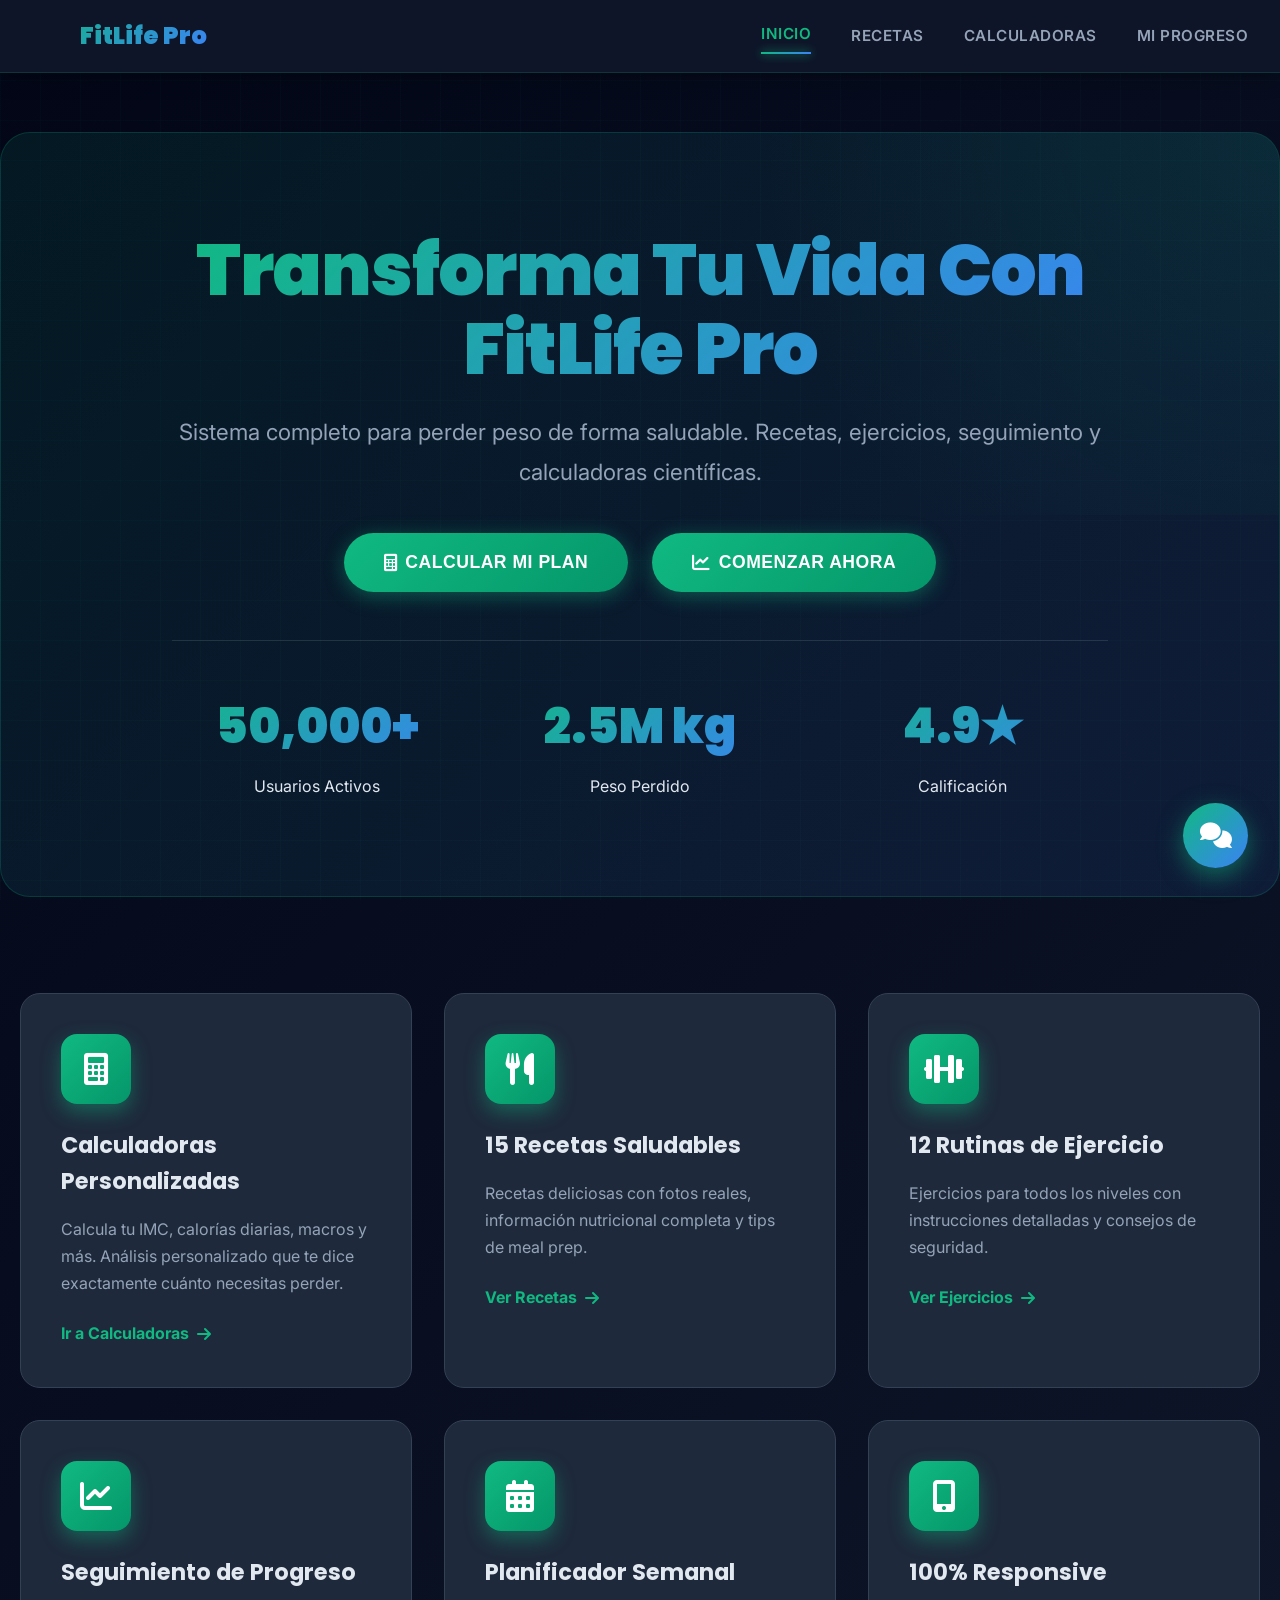
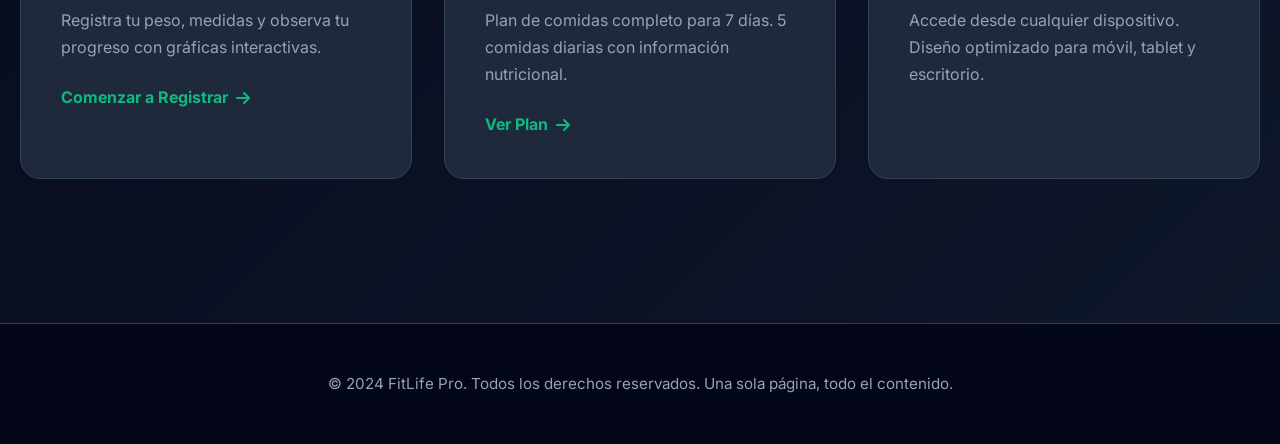
==== commit 16c4b574: "✨ COMPLETE: Diseño oscuro profesional 100% terminado 🎨 TRANSFORMACIÓN COMPLETA:  📱 Modal de Recetas " ====
--- a/index.html
+++ b/index.html
@@ -548,55 +548,568 @@
         .footer { background: var(--dark); color: white; padding: 2rem 0; text-align: center; margin-top: 4rem; }
         
         /* Modal */
-        .modal { display: none; position: fixed; top: 0; left: 0; right: 0; bottom: 0; background: rgba(0,0,0,0.8); z-index: 2000; overflow-y: auto; padding: 2rem; }
-        .modal.active { display: flex; align-items: center; justify-content: center; }
-        .modal-content { background: white; border-radius: 20px; max-width: 900px; width: 100%; max-height: 90vh; overflow-y: auto; position: relative; }
-        .modal-header { position: sticky; top: 0; background: linear-gradient(135deg, var(--primary), var(--secondary)); color: white; padding: 2rem; border-radius: 20px 20px 0 0; z-index: 1; }
-        .modal-close { position: absolute; top: 1rem; right: 1rem; background: rgba(255,255,255,0.2); border: none; color: white; width: 40px; height: 40px; border-radius: 50%; cursor: pointer; font-size: 1.5rem; transition: all 0.3s; }
-        .modal-close:hover { background: rgba(255,255,255,0.3); transform: rotate(90deg); }
-        .modal-body { padding: 2rem; }
-        .nutrition-grid { display: grid; grid-template-columns: repeat(4, 1fr); gap: 1rem; margin: 2rem 0; }
-        .nutrition-item { text-align: center; padding: 1rem; background: var(--light); border-radius: 12px; }
-        .nutrition-value { font-size: 2rem; font-weight: 700; color: var(--primary); }
-        .recipe-section { margin: 2rem 0; }
-        .recipe-section h3 { color: var(--dark); margin-bottom: 1rem; display: flex; align-items: center; gap: 0.5rem; }
-        .ingredient-item, .instruction-item { padding: 0.75rem; margin: 0.5rem 0; background: var(--light); border-radius: 8px; display: flex; align-items: start; gap: 0.5rem; }
-        .ingredient-item:before { content: '✓'; color: var(--success); font-weight: bold; }
-        .instruction-item { background: white; border-left: 4px solid var(--primary); }
-        .step-number { background: var(--primary); color: white; width: 28px; height: 28px; border-radius: 50%; display: flex; align-items: center; justify-content: center; font-weight: bold; font-size: 0.9rem; flex-shrink: 0; }
+        .modal {
+            display: none;
+            position: fixed;
+            top: 0;
+            left: 0;
+            right: 0;
+            bottom: 0;
+            background: rgba(0, 0, 0, 0.9);
+            backdrop-filter: blur(10px);
+            z-index: 2000;
+            overflow-y: auto;
+            padding: 2rem;
+        }
+
+        .modal.active {
+            display: flex;
+            align-items: center;
+            justify-content: center;
+            animation: fadeIn 0.3s;
+        }
+
+        .modal-content {
+            background: var(--card-bg);
+            border: 1px solid var(--border);
+            border-radius: 20px;
+            max-width: 900px;
+            width: 100%;
+            max-height: 90vh;
+            overflow-y: auto;
+            position: relative;
+            animation: modalSlideUp 0.4s ease;
+        }
+
+        @keyframes modalSlideUp {
+            from {
+                opacity: 0;
+                transform: translateY(30px) scale(0.95);
+            }
+            to {
+                opacity: 1;
+                transform: translateY(0) scale(1);
+            }
+        }
+
+        .modal-header {
+            position: sticky;
+            top: 0;
+            background: linear-gradient(135deg, var(--primary), var(--secondary));
+            padding: 2rem;
+            border-radius: 20px 20px 0 0;
+            z-index: 1;
+        }
+
+        .modal-header h2 {
+            font-family: 'Poppins', sans-serif;
+            font-weight: 800;
+            color: white;
+        }
+
+        .modal-close {
+            position: absolute;
+            top: 1rem;
+            right: 1rem;
+            background: rgba(255, 255, 255, 0.2);
+            border: none;
+            color: white;
+            width: 45px;
+            height: 45px;
+            border-radius: 50%;
+            cursor: pointer;
+            font-size: 1.5rem;
+            transition: all 0.3s;
+            display: flex;
+            align-items: center;
+            justify-content: center;
+        }
+
+        .modal-close:hover {
+            background: rgba(255, 255, 255, 0.3);
+            transform: rotate(90deg) scale(1.1);
+        }
+
+        .modal-body {
+            padding: 2.5rem;
+            color: var(--text);
+        }
+
+        .nutrition-grid {
+            display: grid;
+            grid-template-columns: repeat(4, 1fr);
+            gap: 1rem;
+            margin: 2rem 0;
+        }
+
+        .nutrition-item {
+            text-align: center;
+            padding: 1.5rem;
+            background: rgba(16, 185, 129, 0.1);
+            border: 1px solid rgba(16, 185, 129, 0.3);
+            border-radius: 12px;
+            transition: all 0.3s;
+        }
+
+        .nutrition-item:hover {
+            background: rgba(16, 185, 129, 0.15);
+            transform: translateY(-3px);
+        }
+
+        .nutrition-value {
+            font-size: 2rem;
+            font-weight: 900;
+            font-family: 'Poppins', sans-serif;
+            background: linear-gradient(135deg, var(--primary), var(--secondary));
+            -webkit-background-clip: text;
+            -webkit-text-fill-color: transparent;
+        }
+
+        .nutrition-item div:last-child {
+            color: var(--text-dim);
+            font-size: 0.9rem;
+            margin-top: 0.5rem;
+        }
+
+        .recipe-section {
+            margin: 2.5rem 0;
+        }
+
+        .recipe-section h3 {
+            font-family: 'Poppins', sans-serif;
+            color: var(--text);
+            margin-bottom: 1.5rem;
+            display: flex;
+            align-items: center;
+            gap: 0.75rem;
+            font-size: 1.4rem;
+        }
+
+        .recipe-section h3 i {
+            color: var(--primary);
+        }
+
+        .ingredient-item,
+        .instruction-item {
+            padding: 1rem;
+            margin: 0.75rem 0;
+            background: rgba(255, 255, 255, 0.05);
+            border-radius: 10px;
+            display: flex;
+            align-items: start;
+            gap: 0.75rem;
+            transition: all 0.3s;
+        }
+
+        .ingredient-item:hover,
+        .instruction-item:hover {
+            background: rgba(255, 255, 255, 0.08);
+            transform: translateX(5px);
+        }
+
+        .ingredient-item:before {
+            content: '✓';
+            color: var(--success);
+            font-weight: bold;
+            font-size: 1.2rem;
+        }
+
+        .instruction-item {
+            background: rgba(16, 185, 129, 0.05);
+            border-left: 4px solid var(--primary);
+        }
+
+        .step-number {
+            background: linear-gradient(135deg, var(--primary), var(--secondary));
+            color: white;
+            width: 32px;
+            height: 32px;
+            border-radius: 50%;
+            display: flex;
+            align-items: center;
+            justify-content: center;
+            font-weight: bold;
+            font-size: 1rem;
+            flex-shrink: 0;
+            box-shadow: 0 4px 10px rgba(16, 185, 129, 0.3);
+        }
 
         /* Chatbot */
-        .chat-button { position: fixed; bottom: 2rem; right: 2rem; width: 60px; height: 60px; border-radius: 50%; background: linear-gradient(135deg, var(--primary), var(--secondary)); color: white; border: none; font-size: 1.5rem; cursor: pointer; box-shadow: 0 4px 20px rgba(102, 126, 234, 0.4); z-index: 1000; transition: all 0.3s; }
-        .chat-button:hover { transform: scale(1.1); box-shadow: 0 6px 30px rgba(102, 126, 234, 0.6); }
-        .chat-window { position: fixed; bottom: 100px; right: 2rem; width: 380px; height: 550px; background: white; border-radius: 20px; box-shadow: 0 10px 40px rgba(0,0,0,0.2); z-index: 999; display: none; flex-direction: column; }
-        .chat-window.active { display: flex; }
-        .chat-header { background: linear-gradient(135deg, var(--primary), var(--secondary)); color: white; padding: 1.5rem; border-radius: 20px 20px 0 0; display: flex; justify-content: space-between; align-items: center; }
-        .chat-messages { flex: 1; overflow-y: auto; padding: 1.5rem; display: flex; flex-direction: column; gap: 1rem; }
-        .chat-message { padding: 1rem; border-radius: 12px; max-width: 85%; animation: slideIn 0.3s; }
-        .chat-message.bot { background: var(--light); align-self: flex-start; }
-        .chat-message.user { background: linear-gradient(135deg, var(--primary), var(--secondary)); color: white; align-self: flex-end; }
-        .chat-input-container { padding: 1rem; border-top: 1px solid var(--border); display: flex; gap: 0.5rem; }
-        .chat-input { flex: 1; padding: 0.75rem; border: 2px solid var(--border); border-radius: 25px; font-size: 0.95rem; }
-        .chat-input:focus { outline: none; border-color: var(--primary); }
-        .chat-send { background: linear-gradient(135deg, var(--primary), var(--secondary)); color: white; border: none; width: 45px; height: 45px; border-radius: 50%; cursor: pointer; }
-        .chat-suggestions { display: flex; flex-wrap: wrap; gap: 0.5rem; padding: 0 1.5rem 1rem; }
-        .chat-suggestion { background: var(--light); padding: 0.5rem 1rem; border-radius: 20px; font-size: 0.85rem; cursor: pointer; border: 1px solid var(--border); transition: all 0.3s; }
-        .chat-suggestion:hover { background: var(--primary); color: white; }
-        @keyframes slideIn { from { opacity: 0; transform: translateY(10px); } to { opacity: 1; transform: translateY(0); } }
+        .chat-button {
+            position: fixed;
+            bottom: 2rem;
+            right: 2rem;
+            width: 65px;
+            height: 65px;
+            border-radius: 50%;
+            background: linear-gradient(135deg, var(--primary), var(--secondary));
+            color: white;
+            border: none;
+            font-size: 1.6rem;
+            cursor: pointer;
+            box-shadow: 0 8px 25px rgba(16, 185, 129, 0.5);
+            z-index: 1000;
+            transition: all 0.3s;
+            display: flex;
+            align-items: center;
+            justify-content: center;
+            animation: chatPulse 2s infinite;
+        }
+
+        @keyframes chatPulse {
+            0%, 100% {
+                box-shadow: 0 8px 25px rgba(16, 185, 129, 0.5);
+            }
+            50% {
+                box-shadow: 0 8px 35px rgba(16, 185, 129, 0.7), 0 0 0 10px rgba(16, 185, 129, 0.2);
+            }
+        }
+
+        .chat-button:hover {
+            transform: scale(1.15) rotate(10deg);
+            box-shadow: 0 10px 35px rgba(16, 185, 129, 0.7);
+        }
+
+        .chat-window {
+            position: fixed;
+            bottom: 110px;
+            right: 2rem;
+            width: 400px;
+            height: 580px;
+            background: var(--card-bg);
+            border: 1px solid var(--border);
+            border-radius: 20px;
+            box-shadow: 0 20px 50px rgba(0, 0, 0, 0.5);
+            z-index: 999;
+            display: none;
+            flex-direction: column;
+            animation: chatSlideUp 0.4s ease;
+        }
+
+        @keyframes chatSlideUp {
+            from {
+                opacity: 0;
+                transform: translateY(20px) scale(0.95);
+            }
+            to {
+                opacity: 1;
+                transform: translateY(0) scale(1);
+            }
+        }
+
+        .chat-window.active {
+            display: flex;
+        }
+
+        .chat-header {
+            background: linear-gradient(135deg, var(--primary), var(--secondary));
+            padding: 1.75rem;
+            border-radius: 20px 20px 0 0;
+            display: flex;
+            justify-content: space-between;
+            align-items: center;
+        }
+
+        .chat-header h3 {
+            font-family: 'Poppins', sans-serif;
+            font-weight: 700;
+        }
+
+        .chat-messages {
+            flex: 1;
+            overflow-y: auto;
+            padding: 1.5rem;
+            display: flex;
+            flex-direction: column;
+            gap: 1rem;
+            background: rgba(0, 0, 0, 0.2);
+        }
+
+        .chat-message {
+            padding: 1rem 1.25rem;
+            border-radius: 12px;
+            max-width: 85%;
+            animation: slideIn 0.3s;
+            line-height: 1.6;
+        }
+
+        .chat-message.bot {
+            background: rgba(16, 185, 129, 0.1);
+            border: 1px solid rgba(16, 185, 129, 0.3);
+            align-self: flex-start;
+            color: var(--text);
+        }
+
+        .chat-message.user {
+            background: linear-gradient(135deg, var(--primary), var(--secondary));
+            color: white;
+            align-self: flex-end;
+            box-shadow: 0 4px 10px rgba(16, 185, 129, 0.3);
+        }
+
+        .chat-input-container {
+            padding: 1.25rem;
+            border-top: 1px solid var(--border);
+            display: flex;
+            gap: 0.75rem;
+            background: var(--dark);
+        }
+
+        .chat-input {
+            flex: 1;
+            padding: 0.9rem 1.25rem;
+            border: 2px solid var(--border);
+            border-radius: 25px;
+            font-size: 0.95rem;
+            background: rgba(255, 255, 255, 0.05);
+            color: var(--text);
+            transition: all 0.3s;
+        }
+
+        .chat-input:focus {
+            outline: none;
+            border-color: var(--primary);
+            box-shadow: 0 0 0 3px rgba(16, 185, 129, 0.1);
+            background: rgba(255, 255, 255, 0.08);
+        }
+
+        .chat-input::placeholder {
+            color: var(--text-dim);
+        }
+
+        .chat-send {
+            background: linear-gradient(135deg, var(--primary), var(--secondary));
+            color: white;
+            border: none;
+            width: 48px;
+            height: 48px;
+            border-radius: 50%;
+            cursor: pointer;
+            transition: all 0.3s;
+            display: flex;
+            align-items: center;
+            justify-content: center;
+            font-size: 1.1rem;
+        }
+
+        .chat-send:hover {
+            transform: scale(1.1);
+            box-shadow: 0 4px 15px rgba(16, 185, 129, 0.5);
+        }
+
+        .chat-suggestions {
+            display: flex;
+            flex-wrap: wrap;
+            gap: 0.75rem;
+            padding: 1rem 1.5rem;
+            background: rgba(0, 0, 0, 0.2);
+        }
+
+        .chat-suggestion {
+            background: rgba(16, 185, 129, 0.1);
+            border: 1px solid rgba(16, 185, 129, 0.3);
+            padding: 0.6rem 1.25rem;
+            border-radius: 20px;
+            font-size: 0.85rem;
+            cursor: pointer;
+            transition: all 0.3s;
+            color: var(--text);
+        }
+
+        .chat-suggestion:hover {
+            background: var(--primary);
+            color: white;
+            transform: translateY(-2px);
+            box-shadow: 0 4px 10px rgba(16, 185, 129, 0.3);
+        }
+
+        @keyframes slideIn {
+            from {
+                opacity: 0;
+                transform: translateY(10px);
+            }
+            to {
+                opacity: 1;
+                transform: translateY(0);
+            }
+        }
 
         /* Tips Banner */
-        .tips-banner { background: linear-gradient(135deg, #f093fb 0%, #f5576c 100%); color: white; padding: 1.5rem; text-align: center; font-size: 1.1rem; font-weight: 500; margin-top: 80px; animation: fadeIn 1s; }
-        @keyframes fadeIn { from { opacity: 0; } to { opacity: 1; } }
+        .tips-banner {
+            background: linear-gradient(135deg, rgba(16, 185, 129, 0.2), rgba(59, 130, 246, 0.2));
+            border: 1px solid rgba(16, 185, 129, 0.3);
+            color: var(--text);
+            padding: 1.75rem;
+            text-align: center;
+            font-size: 1.1rem;
+            font-weight: 600;
+            border-radius: 15px;
+            margin-bottom: 2rem;
+            animation: fadeIn 1s, bannerPulse 3s infinite;
+            position: relative;
+            overflow: hidden;
+        }
+
+        .tips-banner::before {
+            content: '';
+            position: absolute;
+            top: 0;
+            left: -100%;
+            width: 100%;
+            height: 100%;
+            background: linear-gradient(90deg, transparent, rgba(16, 185, 129, 0.2), transparent);
+            animation: bannerShine 2s infinite;
+        }
+
+        @keyframes bannerShine {
+            0% {
+                left: -100%;
+            }
+            100% {
+                left: 100%;
+            }
+        }
+
+        @keyframes bannerPulse {
+            0%, 100% {
+                box-shadow: 0 0 0 0 rgba(16, 185, 129, 0.4);
+            }
+            50% {
+                box-shadow: 0 0 0 10px rgba(16, 185, 129, 0);
+            }
+        }
+
+        /* Footer */
+        .footer {
+            background: var(--darker);
+            color: var(--text-dim);
+            padding: 3rem 0;
+            text-align: center;
+            margin-top: 5rem;
+            border-top: 1px solid var(--border);
+        }
+
+        .footer p {
+            font-size: 0.95rem;
+        }
 
         /* Responsive */
         @media (max-width: 968px) {
-            .nav-menu { display: none; }
-            .hero-title { font-size: 2.5rem; }
-            .hero-stats { grid-template-columns: 1fr; }
-            .features-grid, .grid-3, .grid-4 { grid-template-columns: 1fr; }
-            .nutrition-grid { grid-template-columns: repeat(2, 1fr); }
-            .chat-window { width: calc(100% - 2rem); right: 1rem; }
-            .modal { padding: 0.5rem; }
+            body::before {
+                background-size: 20px 20px;
+            }
+
+            .nav-menu {
+                display: none;
+            }
+
+            .nav-logo {
+                font-size: 1.2rem;
+            }
+
+            .hero {
+                margin: 1rem 0;
+                border-radius: 20px;
+            }
+
+            .hero-title {
+                font-size: 2.5rem;
+            }
+
+            .hero-stats {
+                grid-template-columns: 1fr;
+                gap: 1.5rem;
+            }
+
+            .stat-number {
+                font-size: 2.5rem;
+            }
+
+            .features-grid,
+            .grid-3,
+            .grid-4 {
+                grid-template-columns: 1fr;
+            }
+
+            .feature-card {
+                padding: 2rem;
+            }
+
+            .section-hero h1 {
+                font-size: 2rem;
+            }
+
+            .card {
+                padding: 1.5rem;
+            }
+
+            .form-grid {
+                grid-template-columns: 1fr;
+            }
+
+            .nutrition-grid {
+                grid-template-columns: repeat(2, 1fr);
+                gap: 0.75rem;
+            }
+
+            .nutrition-item {
+                padding: 1rem;
+            }
+
+            .nutrition-value {
+                font-size: 1.5rem;
+            }
+
+            .chat-button {
+                width: 55px;
+                height: 55px;
+                font-size: 1.3rem;
+                bottom: 1.5rem;
+                right: 1.5rem;
+            }
+
+            .chat-window {
+                width: calc(100% - 2rem);
+                height: calc(100vh - 150px);
+                right: 1rem;
+                left: 1rem;
+            }
+
+            .modal {
+                padding: 0.5rem;
+            }
+
+            .modal-content {
+                border-radius: 15px;
+            }
+
+            .modal-body {
+                padding: 1.5rem;
+            }
+
+            .tips-banner {
+                font-size: 1rem;
+                padding: 1.25rem;
+            }
+        }
+
+        @media (max-width: 480px) {
+            .hero-title {
+                font-size: 2rem;
+            }
+
+            .hero-subtitle {
+                font-size: 1rem;
+            }
+
+            .btn-large {
+                padding: 1rem 1.5rem;
+                font-size: 1rem;
+            }
+
+            .nutrition-grid {
+                grid-template-columns: 1fr;
+            }
         }
     </style>
 </head>
@@ -606,15 +1119,13 @@
         <div class="nav-container">
             <div class="nav-logo" onclick="showSection('home')">
                 <i class="fas fa-heartbeat"></i>
-                <span>FitLife <span class="pro-badge">PRO</span></span>
+                <span>FitLife Pro</span>
             </div>
             <ul class="nav-menu">
                 <li class="active" onclick="showSection('home')" data-section="home">Inicio</li>
+                <li onclick="showSection('recipes')" data-section="recipes">Recetas</li>
                 <li onclick="showSection('calculators')" data-section="calculators">Calculadoras</li>
-                <li onclick="showSection('recipes')" data-section="recipes">Recetas</li>
-                <li onclick="showSection('exercises')" data-section="exercises">Ejercicios</li>
                 <li onclick="showSection('tracker')" data-section="tracker">Mi Progreso</li>
-                <li onclick="showSection('planner')" data-section="planner">Planificador</li>
             </ul>
         </div>
     </nav>
